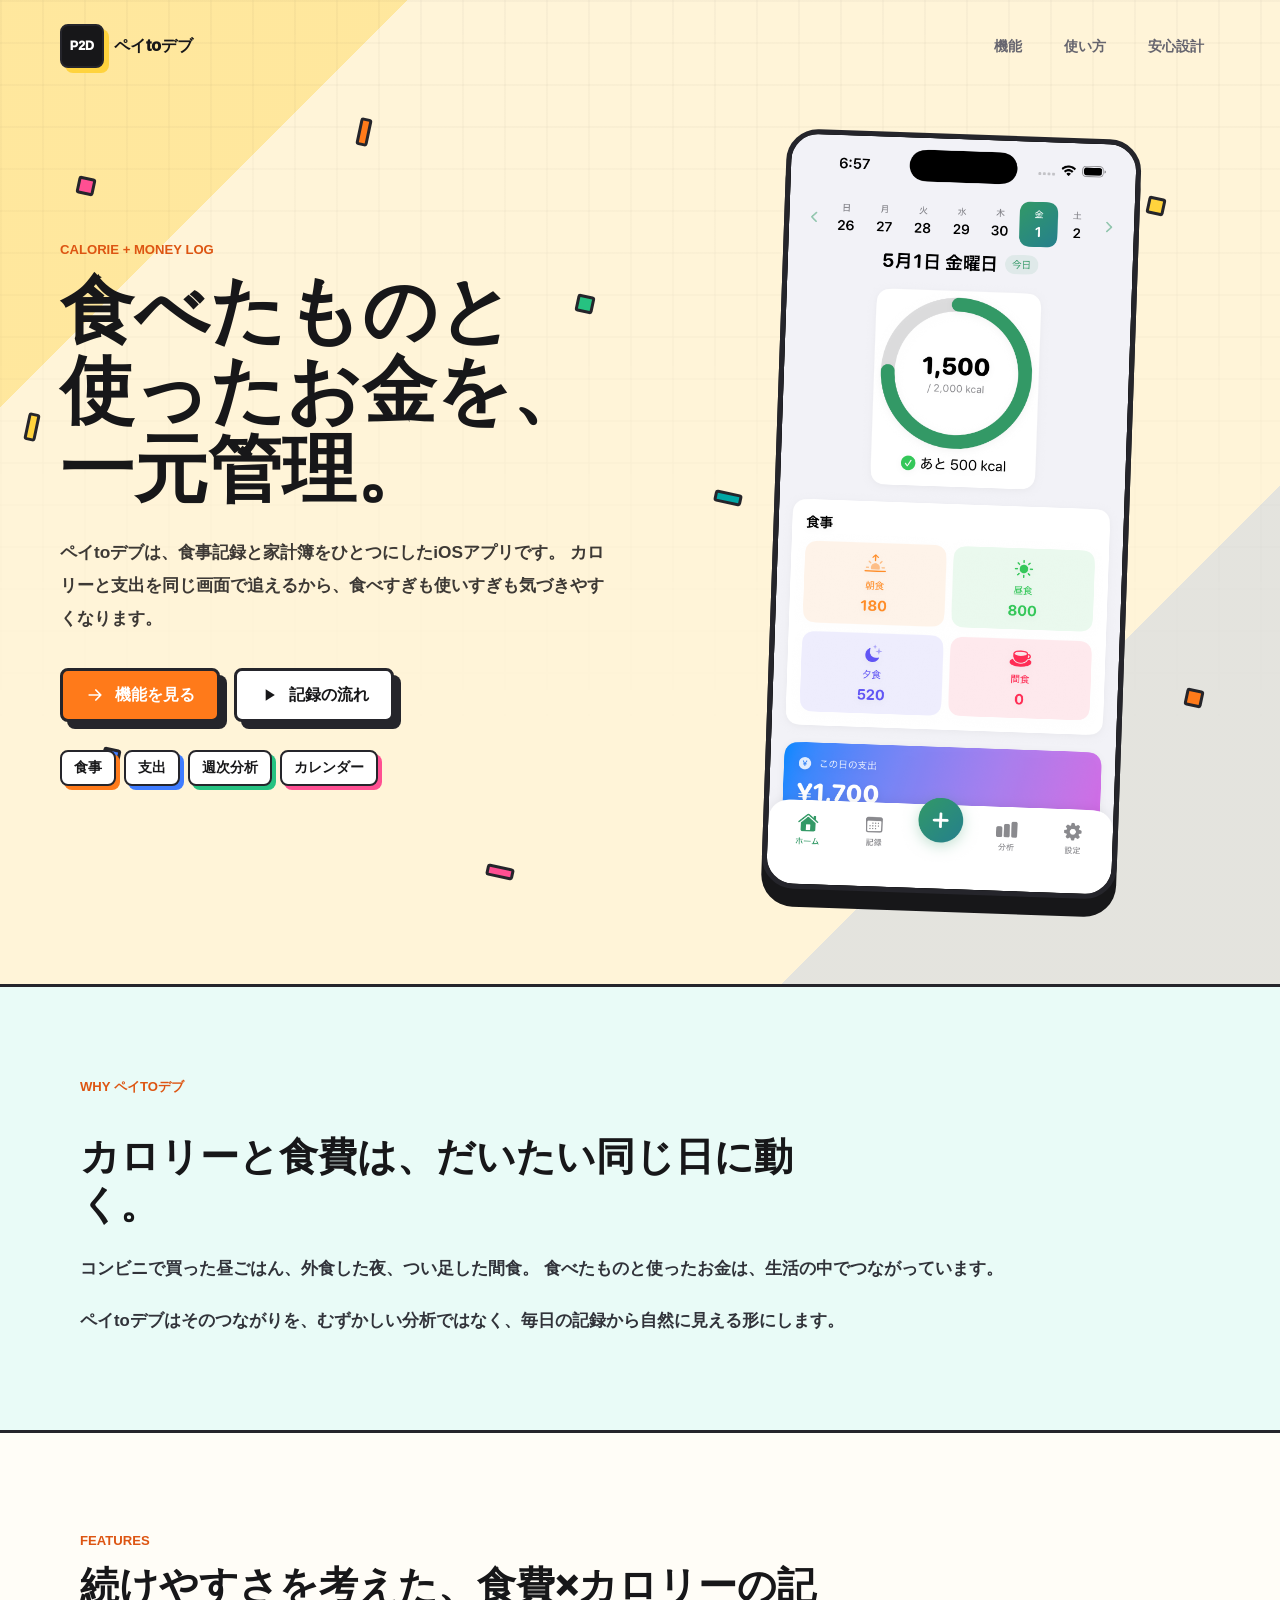
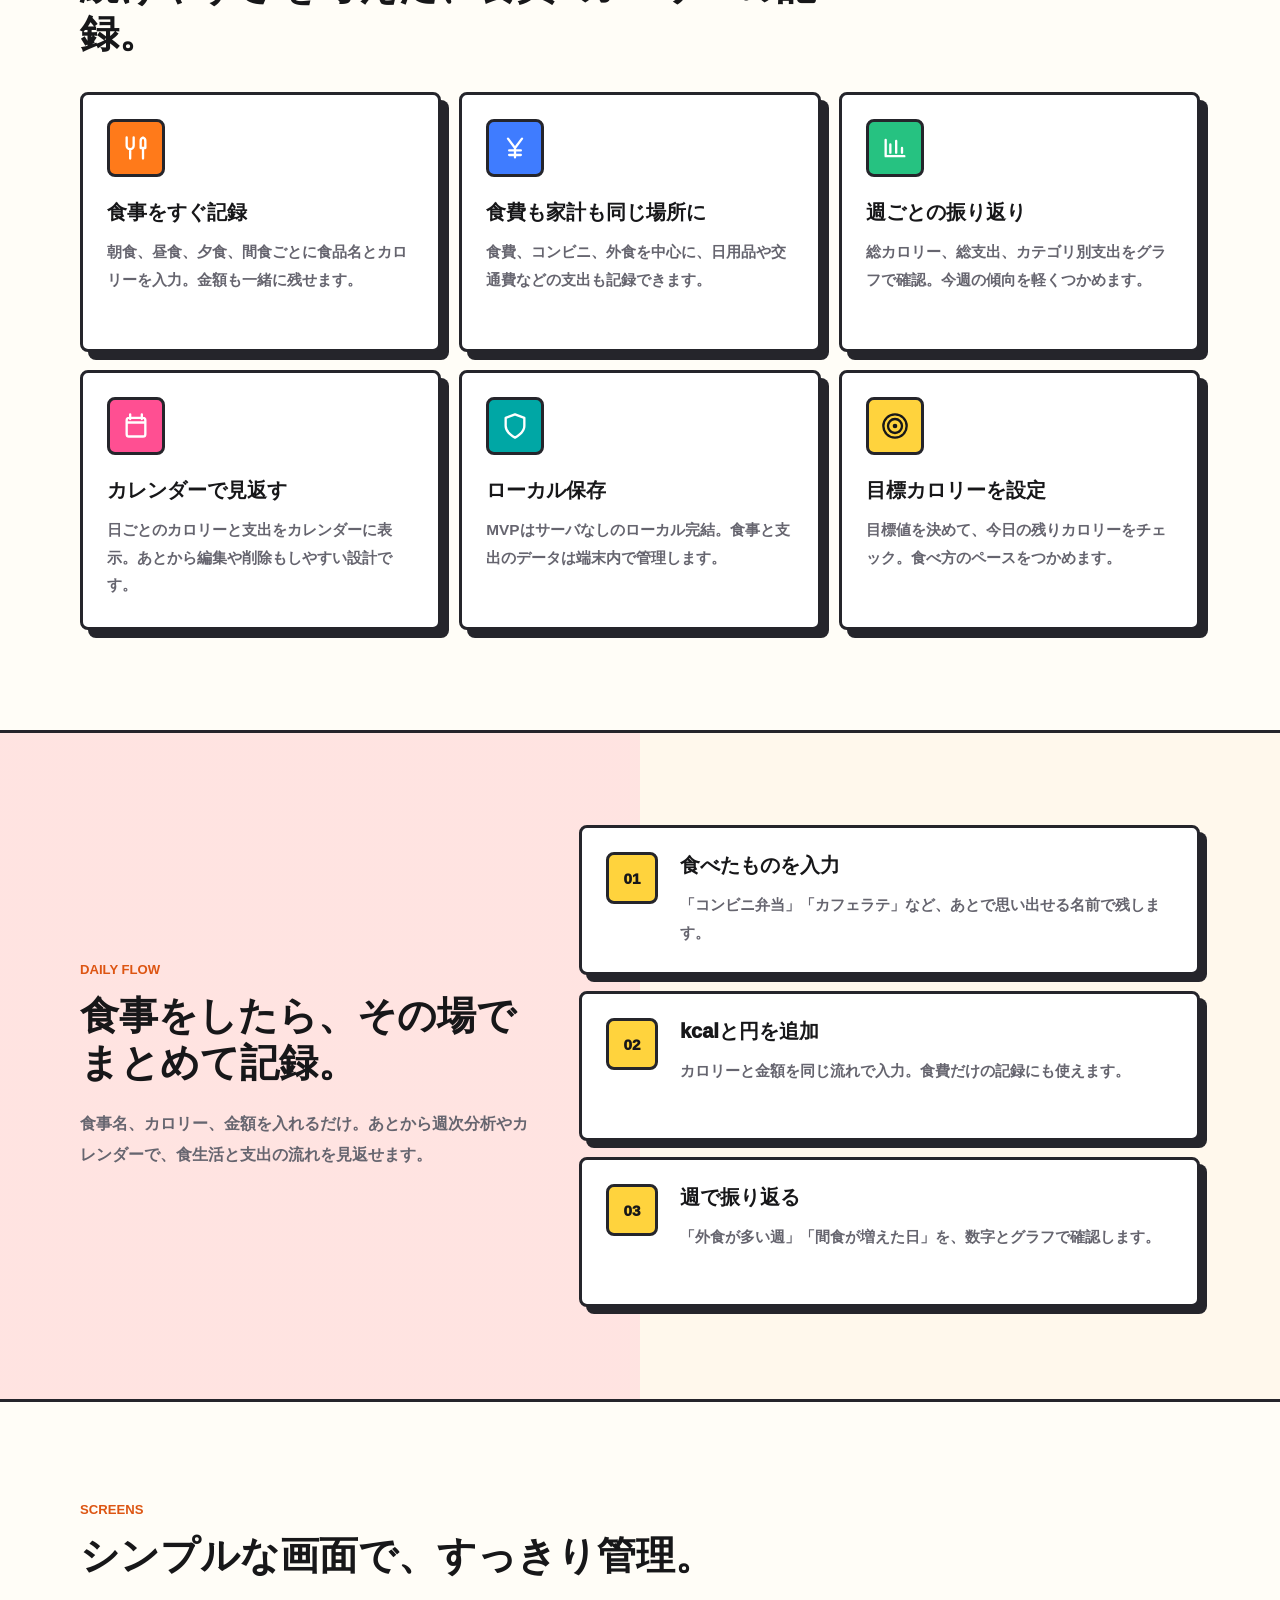
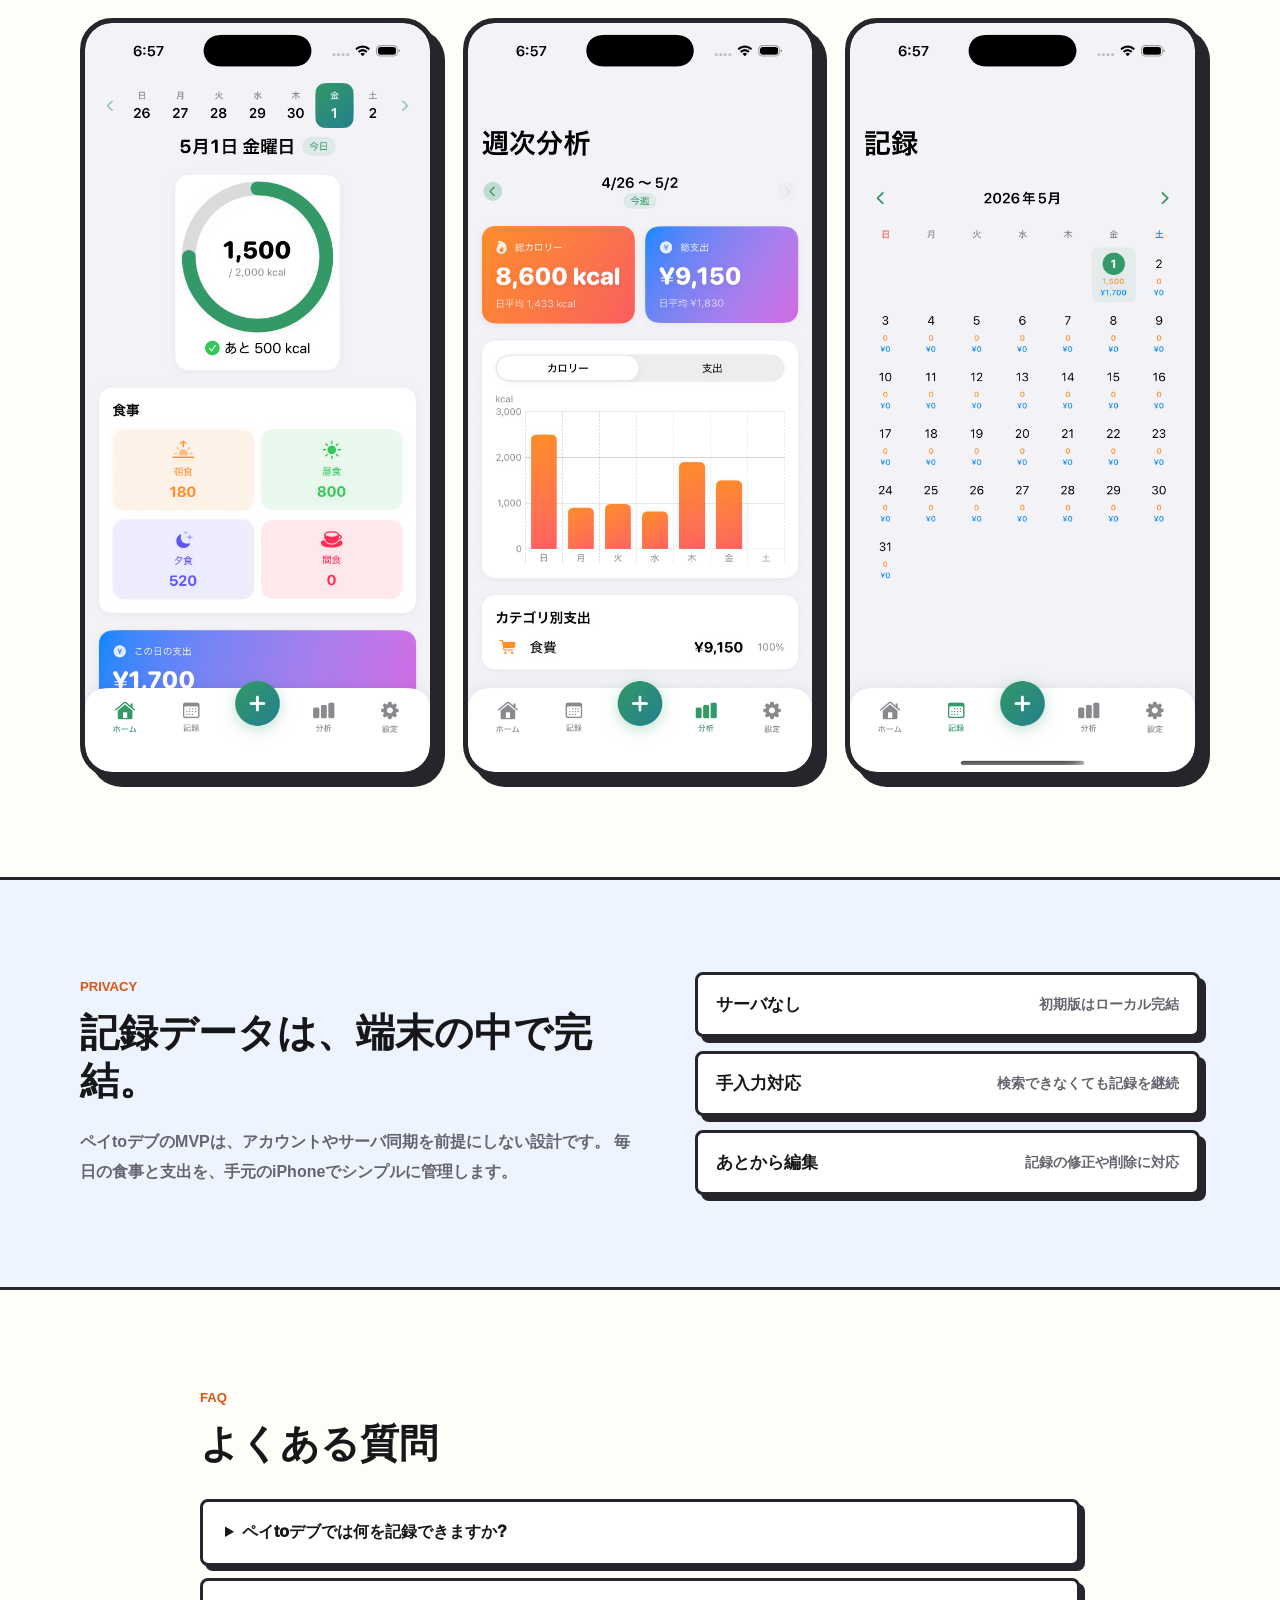
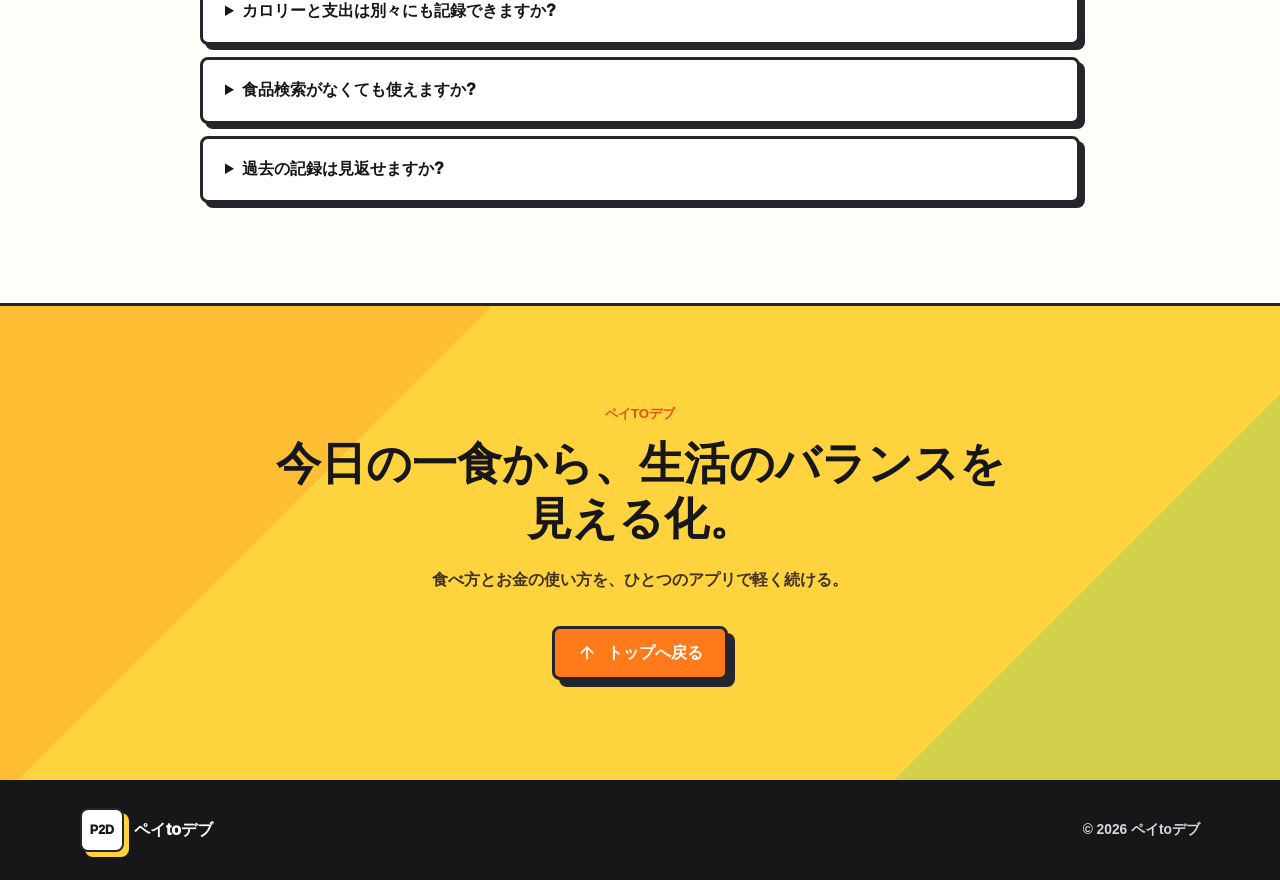
==== index.html @ 2495f473 "init" ====
<!DOCTYPE html>
<html lang="ja">
<head>
  <meta charset="utf-8">
  <meta name="viewport" content="width=device-width, initial-scale=1">
  <title>ペイtoデブ - 食事と支出をいっしょに記録するiOSアプリ</title>
  <meta name="description" content="ペイtoデブは、摂取カロリーと支出を同じ流れで記録し、食べ方とお金の使い方をまとめて振り返れるiOSアプリです。">
  <meta name="keywords" content="ペイtoデブ,カロリー記録,家計簿,食費管理,食事記録,iOSアプリ,生活ログ">
  <link rel="canonical" href="https://g-horikoshi-216.github.io/pay2debu-pages/">

  <meta property="og:title" content="ペイtoデブ - 食事と支出をいっしょに記録するiOSアプリ">
  <meta property="og:description" content="食べたもの、カロリー、使ったお金をひとつのアプリで記録。生活のバランスをポップに見える化します。">
  <meta property="og:type" content="website">
  <meta property="og:url" content="https://g-horikoshi-216.github.io/pay2debu-pages/">
  <meta property="og:locale" content="ja_JP">
  <meta property="og:site_name" content="ペイtoデブ">

  <meta name="twitter:card" content="summary_large_image">
  <meta name="twitter:title" content="ペイtoデブ - 食事と支出をいっしょに記録するiOSアプリ">
  <meta name="twitter:description" content="食事記録と家計簿をひとつに。カロリーと支出をまとめて振り返れるiOSアプリです。">

  <link rel="stylesheet" href="style.css">
  <noscript>
    <style>
      .anim-up { opacity: 1; transform: none; }
    </style>
  </noscript>

  <script type="application/ld+json">
  {
    "@context": "https://schema.org",
    "@type": "SoftwareApplication",
    "name": "ペイtoデブ",
    "operatingSystem": "iOS",
    "applicationCategory": "HealthApplication",
    "description": "摂取カロリーと支出を同じ流れで記録し、食事とお金の使い方をまとめて振り返れるiOSアプリ"
  }
  </script>
</head>
<body>
  <header class="hero" id="top">
    <nav class="nav" aria-label="メインナビゲーション">
      <a class="nav__logo" href="#top" aria-label="ペイtoデブ トップ">
        <span class="logo-mark" aria-hidden="true">P2D</span>
        <span>ペイtoデブ</span>
      </a>
      <div class="nav__links">
        <a href="#features">機能</a>
        <a href="#flow">使い方</a>
        <a href="#privacy">安心設計</a>
      </div>
    </nav>

    <div class="hero__confetti" aria-hidden="true">
      <span></span><span></span><span></span><span></span><span></span>
      <span></span><span></span><span></span><span></span><span></span>
    </div>

    <div class="hero__inner">
      <div class="hero__copy">
        <p class="eyebrow anim-up">Calorie + Money Log</p>
        <h1 class="hero__title anim-up anim-delay-1">
          食べたものと<br>
          使ったお金を、<br>
          一元管理。
        </h1>
        <p class="hero__lead anim-up anim-delay-2">
          ペイtoデブは、食事記録と家計簿をひとつにしたiOSアプリです。
          カロリーと支出を同じ画面で追えるから、食べすぎも使いすぎも気づきやすくなります。
        </p>
        <div class="hero__actions anim-up anim-delay-3">
          <a class="btn btn--primary" href="#features">
            <span class="btn__icon" aria-hidden="true">
              <svg viewBox="0 0 24 24" width="20" height="20" focusable="false">
                <path d="M5 12h14m-6-6 6 6-6 6" fill="none" stroke="currentColor" stroke-width="2" stroke-linecap="round" stroke-linejoin="round"/>
              </svg>
            </span>
            機能を見る
          </a>
          <a class="btn btn--secondary" href="#flow">
            <span class="btn__icon" aria-hidden="true">
              <svg viewBox="0 0 24 24" width="20" height="20" focusable="false">
                <path d="M8 5v14l11-7Z" fill="currentColor"/>
              </svg>
            </span>
            記録の流れ
          </a>
        </div>
        <div class="hero__stats anim-up anim-delay-3" aria-label="主な特徴">
          <span>食事</span>
          <span>支出</span>
          <span>週次分析</span>
          <span>カレンダー</span>
        </div>
      </div>

      <div class="hero__visual anim-up anim-delay-2" aria-label="ペイtoデブのダッシュボードイメージ">
        <div class="phone phone--hero phone--photo">
          <img class="phone__photo" src="screenshots/Simulator%20Screenshot%20-%20iPhone%2017%20-%202026-05-01%20at%2006.57.24.png" alt="ペイtoデブのホーム画面。今日の摂取カロリーと支出を表示">
        </div>
      </div>
    </div>
  </header>

  <main>
    <section class="insight section-band">
      <div class="section-inner insight__inner">
        <p class="eyebrow anim-up">Why ペイtoデブ</p>
        <h2 class="section-title anim-up">カロリーと食費は、だいたい同じ日に動く。</h2>
        <div class="insight__text anim-up anim-delay-1">
          <p>
            コンビニで買った昼ごはん、外食した夜、つい足した間食。
            食べたものと使ったお金は、生活の中でつながっています。
          </p>
          <p>
            ペイtoデブはそのつながりを、むずかしい分析ではなく、毎日の記録から自然に見える形にします。
          </p>
        </div>
      </div>
    </section>

    <section class="features" id="features">
      <div class="section-inner">
        <p class="eyebrow anim-up">Features</p>
        <h2 class="section-title anim-up">続けやすさを考えた、食費×カロリーの記録。</h2>

        <div class="feature-grid">
          <article class="feature-card anim-up">
            <div class="feature-card__icon feature-card__icon--orange" aria-hidden="true">
              <svg viewBox="0 0 24 24" width="28" height="28" focusable="false">
                <path d="M4 3v7a3 3 0 0 0 6 0V3M7 13v8M18 3a3 3 0 0 0-2 3v6h4V6a3 3 0 0 0-2-3ZM18 12v9" fill="none" stroke="currentColor" stroke-width="2" stroke-linecap="round" stroke-linejoin="round"/>
              </svg>
            </div>
            <h3>食事をすぐ記録</h3>
            <p>朝食、昼食、夕食、間食ごとに食品名とカロリーを入力。金額も一緒に残せます。</p>
          </article>

          <article class="feature-card anim-up anim-delay-1">
            <div class="feature-card__icon feature-card__icon--blue" aria-hidden="true">
              <svg viewBox="0 0 24 24" width="28" height="28" focusable="false">
                <path d="M6 4l6 8 6-8M12 12v8M7 14h10M7 18h10" fill="none" stroke="currentColor" stroke-width="2" stroke-linecap="round" stroke-linejoin="round"/>
              </svg>
            </div>
            <h3>食費も家計も同じ場所に</h3>
            <p>食費、コンビニ、外食を中心に、日用品や交通費などの支出も記録できます。</p>
          </article>

          <article class="feature-card anim-up anim-delay-2">
            <div class="feature-card__icon feature-card__icon--green" aria-hidden="true">
              <svg viewBox="0 0 24 24" width="28" height="28" focusable="false">
                <path d="M4 19V5m0 14h16M8 16V9m5 7V6m5 10v-4" fill="none" stroke="currentColor" stroke-width="2" stroke-linecap="round"/>
              </svg>
            </div>
            <h3>週ごとの振り返り</h3>
            <p>総カロリー、総支出、カテゴリ別支出をグラフで確認。今週の傾向を軽くつかめます。</p>
          </article>

          <article class="feature-card anim-up">
            <div class="feature-card__icon feature-card__icon--pink" aria-hidden="true">
              <svg viewBox="0 0 24 24" width="28" height="28" focusable="false">
                <path d="M7 2v4M17 2v4M4 9h16M6 5h12a2 2 0 0 1 2 2v12a2 2 0 0 1-2 2H6a2 2 0 0 1-2-2V7a2 2 0 0 1 2-2Z" fill="none" stroke="currentColor" stroke-width="2" stroke-linecap="round"/>
              </svg>
            </div>
            <h3>カレンダーで見返す</h3>
            <p>日ごとのカロリーと支出をカレンダーに表示。あとから編集や削除もしやすい設計です。</p>
          </article>

          <article class="feature-card anim-up anim-delay-1">
            <div class="feature-card__icon feature-card__icon--teal" aria-hidden="true">
              <svg viewBox="0 0 24 24" width="28" height="28" focusable="false">
                <path d="M12 22s8-4 8-10V5l-8-3-8 3v7c0 6 8 10 8 10Z" fill="none" stroke="currentColor" stroke-width="2" stroke-linejoin="round"/>
              </svg>
            </div>
            <h3>ローカル保存</h3>
            <p>MVPはサーバなしのローカル完結。食事と支出のデータは端末内で管理します。</p>
          </article>

          <article class="feature-card anim-up anim-delay-2">
            <div class="feature-card__icon feature-card__icon--yellow" aria-hidden="true">
              <svg viewBox="0 0 24 24" width="28" height="28" focusable="false">
                <circle cx="12" cy="12" r="10" fill="none" stroke="currentColor" stroke-width="2"/>
                <circle cx="12" cy="12" r="6" fill="none" stroke="currentColor" stroke-width="2"/>
                <circle cx="12" cy="12" r="2" fill="currentColor"/>
              </svg>
            </div>
            <h3>目標カロリーを設定</h3>
            <p>目標値を決めて、今日の残りカロリーをチェック。食べ方のペースをつかめます。</p>
          </article>
        </div>
      </div>
    </section>

    <section class="flow section-band" id="flow">
      <div class="section-inner flow__inner">
        <div class="flow__copy">
          <p class="eyebrow anim-up">Daily Flow</p>
          <h2 class="section-title anim-up">食事をしたら、その場でまとめて記録。</h2>
          <p class="section-lead anim-up anim-delay-1">
            食事名、カロリー、金額を入れるだけ。あとから週次分析やカレンダーで、食生活と支出の流れを見返せます。
          </p>
        </div>

        <div class="flow__steps">
          <article class="step-card anim-up">
            <span class="step-card__number">01</span>
            <h3>食べたものを入力</h3>
            <p>「コンビニ弁当」「カフェラテ」など、あとで思い出せる名前で残します。</p>
          </article>
          <article class="step-card anim-up anim-delay-1">
            <span class="step-card__number">02</span>
            <h3>kcalと円を追加</h3>
            <p>カロリーと金額を同じ流れで入力。食費だけの記録にも使えます。</p>
          </article>
          <article class="step-card anim-up anim-delay-2">
            <span class="step-card__number">03</span>
            <h3>週で振り返る</h3>
            <p>「外食が多い週」「間食が増えた日」を、数字とグラフで確認します。</p>
          </article>
        </div>
      </div>
    </section>

    <section class="showcase">
      <div class="section-inner">
        <p class="eyebrow anim-up">Screens</p>
        <h2 class="section-title anim-up">シンプルな画面で、すっきり管理。</h2>

        <div class="screen-row">
          <div class="phone phone--small phone--photo anim-up" aria-label="ホーム画面">
            <img class="phone__photo" src="screenshots/Simulator%20Screenshot%20-%20iPhone%2017%20-%202026-05-01%20at%2006.57.24.png" alt="ホーム画面。今日のカロリーと支出をひと目で確認">
          </div>

          <div class="phone phone--small phone--photo anim-up anim-delay-1" aria-label="週次分析画面">
            <img class="phone__photo" src="screenshots/Simulator%20Screenshot%20-%20iPhone%2017%20-%202026-05-01%20at%2006.57.39.png" alt="週次分析画面。総カロリー・総支出と曜日別グラフを表示">
          </div>

          <div class="phone phone--small phone--photo anim-up anim-delay-2" aria-label="記録カレンダー画面">
            <img class="phone__photo" src="screenshots/Simulator%20Screenshot%20-%20iPhone%2017%20-%202026-05-01%20at%2006.57.35.png" alt="記録カレンダー画面。日ごとのカロリーと支出を一覧表示">
          </div>
        </div>
      </div>
    </section>

    <section class="privacy section-band" id="privacy">
      <div class="section-inner privacy__inner">
        <div>
          <p class="eyebrow anim-up">Privacy</p>
          <h2 class="section-title anim-up">記録データは、端末の中で完結。</h2>
          <p class="section-lead anim-up anim-delay-1">
            ペイtoデブのMVPは、アカウントやサーバ同期を前提にしない設計です。
            毎日の食事と支出を、手元のiPhoneでシンプルに管理します。
          </p>
        </div>

        <div class="privacy-list anim-up anim-delay-2">
          <div class="privacy-item">
            <strong>サーバなし</strong>
            <span>初期版はローカル完結</span>
          </div>
          <div class="privacy-item">
            <strong>手入力対応</strong>
            <span>検索できなくても記録を継続</span>
          </div>
          <div class="privacy-item">
            <strong>あとから編集</strong>
            <span>記録の修正や削除に対応</span>
          </div>
        </div>
      </div>
    </section>

    <section class="faq" id="faq">
      <div class="section-inner faq__inner">
        <p class="eyebrow anim-up">FAQ</p>
        <h2 class="section-title anim-up">よくある質問</h2>
        <div class="faq-list anim-up anim-delay-1">
          <details>
            <summary>ペイtoデブでは何を記録できますか?</summary>
            <p>食事ごとの食品名、摂取カロリー、数量、任意の金額に加えて、食費や交通費などの支出を記録できます。</p>
          </details>
          <details>
            <summary>カロリーと支出は別々にも記録できますか?</summary>
            <p>はい。食事入力では金額を任意にでき、支出入力では食費以外のカテゴリも選べます。</p>
          </details>
          <details>
            <summary>食品検索がなくても使えますか?</summary>
            <p>使えます。MVPでは手入力でも記録を続けられることを重視しています。</p>
          </details>
          <details>
            <summary>過去の記録は見返せますか?</summary>
            <p>カレンダー形式で日ごとのカロリーと支出を確認できます。日別詳細から編集や削除もできます。</p>
          </details>
        </div>
      </div>
    </section>

    <section class="cta">
      <div class="section-inner cta__inner">
        <p class="eyebrow anim-up">ペイtoデブ</p>
        <h2 class="cta__title anim-up anim-delay-1">今日の一食から、生活のバランスを見える化。</h2>
        <p class="cta__lead anim-up anim-delay-2">食べ方とお金の使い方を、ひとつのアプリで軽く続ける。</p>
        <a class="btn btn--primary anim-up anim-delay-3" href="#top">
          <span class="btn__icon" aria-hidden="true">
            <svg viewBox="0 0 24 24" width="20" height="20" focusable="false">
              <path d="M12 19V5m-7 7 7-7 7 7" fill="none" stroke="currentColor" stroke-width="2" stroke-linecap="round" stroke-linejoin="round"/>
            </svg>
          </span>
          トップへ戻る
        </a>
      </div>
    </section>
  </main>

  <footer class="footer">
    <div class="section-inner footer__inner">
      <a class="nav__logo" href="#top" aria-label="ペイtoデブ トップ">
        <span class="logo-mark" aria-hidden="true">P2D</span>
        <span>ペイtoデブ</span>
      </a>
      <p>&copy; 2026 ペイtoデブ</p>
    </div>
  </footer>

  <script>
    (function () {
      var targets = document.querySelectorAll('.anim-up');
      if (!('IntersectionObserver' in window)) {
        targets.forEach(function (target) {
          target.classList.add('is-visible');
        });
        return;
      }

      var observer = new IntersectionObserver(function (entries) {
        entries.forEach(function (entry) {
          if (entry.isIntersecting) {
            entry.target.classList.add('is-visible');
            observer.unobserve(entry.target);
          }
        });
      }, { threshold: 0.12 });

      targets.forEach(function (target) {
        observer.observe(target);
      });
    })();
  </script>
</body>
</html>
---- style.css ----
:root {
  --ink: #171719;
  --muted: #66656f;
  --line: #25252b;
  --paper: #fffdf7;
  --cream: #fff4d8;
  --orange: #ff7a1a;
  --orange-dark: #dd5512;
  --yellow: #ffd33d;
  --green: #26c281;
  --teal: #00a7a5;
  --blue: #3f7cff;
  --pink: #ff4f92;
  --red: #ef3f3f;
  --shadow: 0 18px 0 #171719;
}

* {
  box-sizing: border-box;
}

html {
  scroll-behavior: smooth;
}

body {
  margin: 0;
  color: var(--ink);
  background: var(--paper);
  font-family: -apple-system, BlinkMacSystemFont, "Hiragino Sans", "Yu Gothic", "YuGothic", "Noto Sans JP", sans-serif;
  letter-spacing: 0;
}

body::selection {
  color: var(--ink);
  background: var(--yellow);
}

a {
  color: inherit;
  text-decoration: none;
}

svg {
  display: block;
}

.section-inner {
  width: min(1120px, calc(100% - 40px));
  margin: 0 auto;
}

.section-band {
  border-top: 3px solid var(--line);
  border-bottom: 3px solid var(--line);
}

.eyebrow {
  margin: 0 0 14px;
  color: var(--orange-dark);
  font-size: 0.82rem;
  font-weight: 900;
  line-height: 1.2;
  text-transform: uppercase;
}

.section-title {
  max-width: 760px;
  margin: 0;
  font-size: 2.45rem;
  font-weight: 950;
  line-height: 1.22;
}

.section-lead {
  margin: 22px 0 0;
  color: var(--muted);
  font-size: 1rem;
  font-weight: 700;
  line-height: 1.9;
}

.nav {
  position: relative;
  z-index: 5;
  display: flex;
  align-items: center;
  justify-content: space-between;
  width: min(1160px, calc(100% - 40px));
  margin: 0 auto;
  padding: 24px 0;
}

.nav__logo {
  display: inline-flex;
  align-items: center;
  gap: 10px;
  font-weight: 950;
}

.logo-mark {
  display: grid;
  width: 44px;
  height: 44px;
  place-items: center;
  color: #fff;
  background: var(--ink);
  border: 2px solid var(--line);
  border-radius: 8px;
  box-shadow: 5px 5px 0 var(--yellow);
  font-size: 0.78rem;
  font-weight: 950;
}

.nav__links {
  display: flex;
  align-items: center;
  gap: 10px;
}

.nav__links a {
  padding: 10px 14px;
  border: 2px solid transparent;
  border-radius: 8px;
  color: var(--muted);
  font-size: 0.9rem;
  font-weight: 850;
}

.nav__links a:hover,
.nav__links a:focus-visible {
  color: var(--ink);
  border-color: var(--line);
  background: #fff;
  outline: none;
}

.hero {
  position: relative;
  min-height: 100svh;
  overflow: hidden;
  background:
    linear-gradient(135deg, rgba(255, 211, 61, 0.38) 0 18%, transparent 18% 100%),
    linear-gradient(315deg, rgba(63, 124, 255, 0.14) 0 22%, transparent 22% 100%),
    var(--cream);
}

.hero::before {
  position: absolute;
  inset: 0;
  content: "";
  background-image:
    linear-gradient(rgba(23, 23, 25, 0.07) 2px, transparent 2px),
    linear-gradient(90deg, rgba(23, 23, 25, 0.07) 2px, transparent 2px);
  background-size: 42px 42px;
  mask-image: linear-gradient(180deg, rgba(0, 0, 0, 0.38), transparent 76%);
  pointer-events: none;
}

.hero__inner {
  position: relative;
  z-index: 2;
  display: grid;
  grid-template-columns: 1.02fr 0.98fr;
  gap: 64px;
  align-items: center;
  width: min(1160px, calc(100% - 40px));
  min-height: calc(100svh - 96px);
  margin: 0 auto;
  padding: 42px 0 90px;
}

.hero__title {
  max-width: 640px;
  margin: 0;
  font-size: 4.6rem;
  font-weight: 1000;
  line-height: 1.08;
}

.hero__lead {
  max-width: 620px;
  margin: 26px 0 0;
  color: #3d3935;
  font-size: 1.08rem;
  font-weight: 700;
  line-height: 1.9;
}

.hero__actions {
  display: flex;
  flex-wrap: wrap;
  gap: 14px;
  margin-top: 34px;
}

.btn {
  display: inline-flex;
  align-items: center;
  justify-content: center;
  gap: 10px;
  min-height: 54px;
  padding: 0 22px;
  border: 3px solid var(--line);
  border-radius: 8px;
  box-shadow: 7px 7px 0 var(--line);
  font-weight: 950;
  transition: transform 160ms ease, box-shadow 160ms ease, background 160ms ease;
}

.btn:hover,
.btn:focus-visible {
  transform: translate(3px, 3px);
  box-shadow: 4px 4px 0 var(--line);
  outline: none;
}

.btn--primary {
  color: #fff;
  background: var(--orange);
}

.btn--secondary {
  background: #fff;
}

.btn__icon {
  display: inline-grid;
  place-items: center;
}

.hero__stats {
  display: flex;
  flex-wrap: wrap;
  gap: 8px;
  margin-top: 28px;
}

.hero__stats span {
  display: inline-flex;
  align-items: center;
  min-height: 36px;
  padding: 0 12px;
  border: 2px solid var(--line);
  border-radius: 8px;
  background: #fff;
  font-size: 0.86rem;
  font-weight: 900;
}

.hero__stats span:nth-child(1) {
  box-shadow: 4px 4px 0 var(--orange);
}

.hero__stats span:nth-child(2) {
  box-shadow: 4px 4px 0 var(--blue);
}

.hero__stats span:nth-child(3) {
  box-shadow: 4px 4px 0 var(--green);
}

.hero__stats span:nth-child(4) {
  box-shadow: 4px 4px 0 var(--pink);
}

.hero__visual {
  display: grid;
  place-items: center;
}

.phone {
  position: relative;
  width: min(100%, 355px);
  padding: 18px;
  border: 5px solid var(--line);
  border-radius: 32px;
  background: #f7f7f9;
  box-shadow: var(--shadow);
}

.phone--hero {
  transform: rotate(2deg);
}

.phone::before {
  position: absolute;
  top: 8px;
  left: 50%;
  width: 90px;
  height: 20px;
  content: "";
  background: var(--line);
  border-radius: 0 0 16px 16px;
  transform: translateX(-50%);
}

.phone--photo {
  padding: 0;
  overflow: hidden;
  background: #000;
}

.phone--photo::before {
  display: none;
}

.phone__photo {
  display: block;
  width: 100%;
  height: auto;
  border-radius: 26px;
}

.phone__top {
  display: flex;
  align-items: center;
  justify-content: space-between;
  margin: 16px 0 16px;
  font-size: 0.85rem;
}

.phone__top span {
  width: 30px;
  height: 10px;
}

.dashboard-card,
.input-line,
.summary-pair > div,
.daily-mini,
.privacy-item,
.feature-card,
.step-card,
details {
  border: 3px solid var(--line);
  border-radius: 8px;
  background: #fff;
}

.dashboard-card {
  padding: 16px;
}

.dashboard-card--balance {
  display: grid;
  grid-template-columns: 1fr 118px;
  gap: 14px;
  align-items: center;
  background: #fff;
}

.mini-label {
  display: block;
  margin-bottom: 6px;
  color: var(--muted);
  font-size: 0.75rem;
  font-weight: 850;
}

.dashboard-card strong,
.input-line strong,
.summary-pair strong,
.daily-mini strong {
  font-size: 1.45rem;
  font-weight: 1000;
}

.ring {
  display: grid;
  width: 108px;
  height: 108px;
  place-items: center;
  border-radius: 50%;
  background:
    radial-gradient(circle at center, #fff 0 52%, transparent 53%),
    conic-gradient(var(--orange) 0 78%, #ffe3c8 78% 100%);
  color: var(--ink);
  font-size: 0.82rem;
  font-weight: 950;
  text-align: center;
}

.quick-row {
  display: grid;
  grid-template-columns: 1fr 1fr;
  gap: 10px;
  margin: 14px 0;
}

.quick-chip {
  display: flex;
  align-items: center;
  justify-content: center;
  gap: 8px;
  min-height: 52px;
  border: 3px solid var(--line);
  border-radius: 8px;
  color: #fff;
  font-weight: 950;
}

.quick-chip--food {
  background: var(--orange);
}

.quick-chip--money {
  background: var(--blue);
}

.meal-grid {
  display: grid;
  grid-template-columns: 1fr 1fr;
  gap: 10px;
}

.meal-grid div {
  min-height: 74px;
  padding: 12px;
  border: 3px solid var(--line);
  border-radius: 8px;
  background: #fff;
}

.meal-grid div:nth-child(1) {
  box-shadow: inset 0 7px 0 var(--yellow);
}

.meal-grid div:nth-child(2) {
  box-shadow: inset 0 7px 0 var(--green);
}

.meal-grid div:nth-child(3) {
  box-shadow: inset 0 7px 0 var(--blue);
}

.meal-grid div:nth-child(4) {
  box-shadow: inset 0 7px 0 var(--pink);
}

.meal-grid span,
.input-line span,
.summary-pair span,
.category-list span,
.daily-mini span {
  display: block;
  color: var(--muted);
  font-size: 0.78rem;
  font-weight: 850;
}

.meal-grid strong {
  display: block;
  margin-top: 8px;
  font-size: 1.12rem;
  font-weight: 1000;
}

.dashboard-card--expense {
  margin-top: 14px;
  background: #f0fff9;
}

.bar-set {
  display: flex;
  align-items: end;
  gap: 8px;
  height: 80px;
  margin-top: 12px;
}

.bar-set span,
.mock-chart span {
  flex: 1;
  min-height: 14px;
  border: 3px solid var(--line);
  border-radius: 8px 8px 0 0;
  background: var(--green);
}

.bar-set span:nth-child(even),
.mock-chart span:nth-child(even) {
  background: var(--blue);
}

.hero__confetti span {
  position: absolute;
  z-index: 1;
  display: block;
  width: 18px;
  height: 18px;
  border: 3px solid var(--line);
  border-radius: 3px;
  background: var(--yellow);
  transform: rotate(12deg);
}

.hero__confetti span:nth-child(1) { top: 18%; left: 6%; background: var(--pink); }
.hero__confetti span:nth-child(2) { top: 30%; left: 45%; background: var(--green); }
.hero__confetti span:nth-child(3) { top: 76%; left: 8%; background: var(--blue); }
.hero__confetti span:nth-child(4) { top: 20%; right: 9%; background: var(--yellow); }
.hero__confetti span:nth-child(5) { top: 70%; right: 6%; background: var(--orange); }
.hero__confetti span:nth-child(6) { top: 50%; right: 42%; width: 28px; height: 12px; background: var(--teal); }
.hero__confetti span:nth-child(7) { top: 88%; left: 38%; width: 28px; height: 12px; background: var(--pink); }
.hero__confetti span:nth-child(8) { top: 12%; left: 28%; width: 12px; height: 28px; background: var(--orange); }
.hero__confetti span:nth-child(9) { top: 42%; left: 2%; width: 12px; height: 28px; background: var(--yellow); }
.hero__confetti span:nth-child(10) { top: 84%; right: 25%; width: 28px; height: 12px; background: var(--green); }

.insight {
  background: #e9fbf7;
}

.insight__inner {
  display: grid;
  gap: 24px;
  padding: 92px 0;
}

.insight__text {
  display: grid;
  gap: 18px;
  color: #31333a;
  font-size: 1.05rem;
  font-weight: 700;
  line-height: 2;
}

.insight__text p {
  margin: 0;
}

.features,
.showcase,
.faq {
  padding: 100px 0;
}

.feature-grid {
  display: grid;
  grid-template-columns: repeat(3, minmax(0, 1fr));
  gap: 18px;
  margin-top: 34px;
}

.feature-card {
  min-height: 260px;
  padding: 24px;
  box-shadow: 8px 8px 0 var(--line);
}

.feature-card__icon {
  display: grid;
  width: 58px;
  height: 58px;
  place-items: center;
  margin-bottom: 22px;
  border: 3px solid var(--line);
  border-radius: 8px;
  color: #fff;
}

.feature-card__icon--orange { background: var(--orange); }
.feature-card__icon--blue { background: var(--blue); }
.feature-card__icon--green { background: var(--green); }
.feature-card__icon--pink { background: var(--pink); }
.feature-card__icon--teal { background: var(--teal); }
.feature-card__icon--yellow { color: var(--ink); background: var(--yellow); }

.feature-card h3,
.step-card h3 {
  margin: 0;
  font-size: 1.25rem;
  font-weight: 950;
}

.feature-card p,
.step-card p,
.faq-list p {
  margin: 12px 0 0;
  color: var(--muted);
  font-size: 0.96rem;
  font-weight: 700;
  line-height: 1.8;
}

.flow {
  background:
    linear-gradient(90deg, rgba(255, 79, 146, 0.12) 0 50%, transparent 50% 100%),
    #fff8ec;
}

.flow__inner {
  display: grid;
  grid-template-columns: 0.85fr 1.15fr;
  gap: 40px;
  align-items: center;
  padding: 92px 0;
}

.flow__steps {
  display: grid;
  gap: 16px;
}

.step-card {
  position: relative;
  min-height: 150px;
  padding: 24px 24px 24px 98px;
  box-shadow: 7px 7px 0 var(--line);
}

.step-card__number {
  position: absolute;
  top: 24px;
  left: 24px;
  display: grid;
  width: 52px;
  height: 52px;
  place-items: center;
  border: 3px solid var(--line);
  border-radius: 8px;
  background: var(--yellow);
  font-size: 0.95rem;
  font-weight: 1000;
}

.screen-row {
  display: grid;
  grid-template-columns: repeat(3, minmax(0, 1fr));
  gap: 28px;
  align-items: start;
  margin-top: 38px;
}

.phone--small {
  width: 100%;
  min-height: 560px;
  box-shadow: 10px 10px 0 var(--line);
}

.segmented {
  display: grid;
  grid-template-columns: repeat(4, 1fr);
  gap: 5px;
  padding: 5px;
  border: 3px solid var(--line);
  border-radius: 8px;
  background: #fff;
}

.segmented span {
  display: grid;
  min-height: 36px;
  place-items: center;
  border-radius: 6px;
  color: var(--muted);
  font-size: 0.76rem;
  font-weight: 950;
}

.segmented .is-active {
  color: #fff;
  background: var(--green);
}

.input-line {
  margin-top: 12px;
  padding: 14px;
}

.input-line--blue {
  background: #eef4ff;
}

.input-pair,
.summary-pair {
  display: grid;
  grid-template-columns: 1fr 1fr;
  gap: 10px;
  margin-top: 12px;
}

.input-pair div {
  padding: 14px;
  border: 3px solid var(--line);
  border-radius: 8px;
  background: #fff8e6;
}

.input-pair span {
  display: block;
  color: var(--muted);
  font-size: 0.75rem;
  font-weight: 850;
}

.input-pair strong {
  display: block;
  margin-top: 8px;
  font-size: 1.25rem;
  font-weight: 1000;
}

.mock-button {
  display: grid;
  min-height: 50px;
  place-items: center;
  margin-top: 12px;
  border: 3px solid var(--line);
  border-radius: 8px;
  color: #fff;
  background: var(--orange);
  box-shadow: 5px 5px 0 var(--line);
  font-weight: 950;
}

.summary-pair > div {
  padding: 12px;
}

.summary-pair > div:first-child {
  background: #fff5e7;
}

.summary-pair > div:nth-child(2) {
  background: #eef4ff;
}

.mock-chart {
  display: flex;
  align-items: end;
  gap: 8px;
  height: 180px;
  margin-top: 16px;
  padding: 14px 10px 0;
  border: 3px solid var(--line);
  border-radius: 8px;
  background: #fff;
}

.category-list {
  display: grid;
  gap: 8px;
  margin-top: 14px;
}

.category-list span {
  display: flex;
  justify-content: space-between;
  padding: 10px 12px;
  border: 2px solid var(--line);
  border-radius: 8px;
  background: #fff;
}

.category-list b,
.category-list strong {
  color: var(--ink);
  font-size: 0.86rem;
}

.calendar-head {
  padding: 12px 0;
  font-weight: 950;
  text-align: center;
}

.calendar-grid {
  display: grid;
  grid-template-columns: repeat(7, 1fr);
  gap: 7px;
  padding: 12px;
  border: 3px solid var(--line);
  border-radius: 8px;
  background: #fff;
}

.calendar-grid span {
  aspect-ratio: 1;
  border: 2px solid #d4d4db;
  border-radius: 7px;
  background: #fafafa;
}

.calendar-grid .has-log {
  border-color: var(--line);
  background: var(--yellow);
}

.calendar-grid .is-today {
  border-color: var(--line);
  background: var(--orange);
  box-shadow: inset 0 0 0 5px #fff;
}

.daily-mini {
  display: grid;
  grid-template-columns: 1fr;
  gap: 6px;
  margin-top: 14px;
  padding: 14px;
  background: #f0fff9;
}

.daily-mini strong {
  font-size: 1.1rem;
}

.privacy {
  background: #eef4ff;
}

.privacy__inner {
  display: grid;
  grid-template-columns: 1fr 0.9fr;
  gap: 54px;
  align-items: center;
  padding: 92px 0;
}

.privacy-list {
  display: grid;
  gap: 14px;
}

.privacy-item {
  display: flex;
  align-items: center;
  justify-content: space-between;
  gap: 14px;
  padding: 18px;
  box-shadow: 6px 6px 0 var(--line);
}

.privacy-item strong {
  font-size: 1.05rem;
  font-weight: 950;
}

.privacy-item span {
  color: var(--muted);
  font-size: 0.88rem;
  font-weight: 750;
  text-align: right;
}

.faq__inner {
  max-width: 880px;
}

.faq-list {
  display: grid;
  gap: 12px;
  margin-top: 32px;
}

details {
  padding: 0;
  box-shadow: 5px 5px 0 var(--line);
}

summary {
  cursor: pointer;
  padding: 20px 22px;
  font-weight: 950;
}

summary:focus-visible {
  outline: 3px solid var(--blue);
  outline-offset: 3px;
}

.faq-list p {
  padding: 0 22px 20px;
}

.cta {
  padding: 100px 0;
  border-top: 3px solid var(--line);
  background:
    linear-gradient(135deg, rgba(255, 122, 26, 0.24) 0 28%, transparent 28% 100%),
    linear-gradient(315deg, rgba(38, 194, 129, 0.2) 0 22%, transparent 22% 100%),
    var(--yellow);
}

.cta__inner {
  text-align: center;
}

.cta .eyebrow,
.cta__title,
.cta__lead {
  margin-left: auto;
  margin-right: auto;
}

.cta__title {
  max-width: 760px;
  margin-top: 0;
  margin-bottom: 0;
  font-size: 2.8rem;
  font-weight: 1000;
  line-height: 1.22;
}

.cta__lead {
  max-width: 600px;
  margin-top: 20px;
  margin-bottom: 32px;
  color: #3f321e;
  font-weight: 850;
  line-height: 1.8;
}

.footer {
  padding: 28px 0;
  color: #fff;
  background: var(--ink);
}

.footer__inner {
  display: flex;
  align-items: center;
  justify-content: space-between;
  gap: 20px;
}

.footer .logo-mark {
  color: var(--ink);
  background: #fff;
}

.footer p {
  margin: 0;
  color: #d9d9e0;
  font-size: 0.86rem;
  font-weight: 800;
}

.anim-up {
  opacity: 0;
  transform: translateY(22px);
  transition: opacity 700ms ease, transform 700ms ease;
}

.anim-up.is-visible {
  opacity: 1;
  transform: translateY(0);
}

.anim-delay-1 {
  transition-delay: 100ms;
}

.anim-delay-2 {
  transition-delay: 200ms;
}

.anim-delay-3 {
  transition-delay: 300ms;
}

@media (prefers-reduced-motion: reduce) {
  html {
    scroll-behavior: auto;
  }

  *,
  *::before,
  *::after {
    transition-duration: 1ms !important;
    animation-duration: 1ms !important;
  }

  .anim-up {
    opacity: 1;
    transform: none;
  }
}

@media (max-width: 980px) {
  .hero__inner,
  .insight__inner,
  .flow__inner,
  .privacy__inner {
    grid-template-columns: 1fr;
  }

  .hero__inner {
    gap: 42px;
    min-height: auto;
    padding-top: 34px;
  }

  .hero__title {
    font-size: 3.45rem;
  }

  .hero__visual {
    padding-bottom: 12px;
  }

  .phone--hero {
    transform: none;
  }

  .feature-grid,
  .screen-row {
    grid-template-columns: 1fr 1fr;
  }
}

@media (max-width: 720px) {
  .section-inner,
  .nav,
  .hero__inner {
    width: min(100% - 28px, 1120px);
  }

  .nav {
    align-items: flex-start;
    gap: 18px;
    padding-top: 16px;
  }

  .nav__links {
    display: none;
  }

  .logo-mark {
    width: 40px;
    height: 40px;
  }

  .hero__title {
    font-size: 2.65rem;
  }

  .hero__lead,
  .section-lead {
    font-size: 0.98rem;
  }

  .hero__actions {
    display: grid;
    grid-template-columns: 1fr;
  }

  .btn {
    width: 100%;
  }

  .hero__confetti span {
    display: none;
  }

  .section-title {
    font-size: 2rem;
  }

  .insight__inner,
  .flow__inner,
  .privacy__inner {
    gap: 32px;
    padding: 70px 0;
  }

  .features,
  .showcase,
  .faq,
  .cta {
    padding: 76px 0;
  }

  .feature-grid,
  .screen-row {
    grid-template-columns: 1fr;
  }

  .feature-card {
    min-height: auto;
  }

  .step-card {
    padding-left: 24px;
    padding-top: 92px;
  }

  .privacy-item {
    display: grid;
  }

  .privacy-item span {
    text-align: left;
  }

  .cta__title {
    font-size: 2.1rem;
  }

  .footer__inner {
    align-items: flex-start;
    flex-direction: column;
  }
}

@media (max-width: 420px) {
  .hero__title {
    font-size: 2.25rem;
  }

  .dashboard-card--balance {
    grid-template-columns: 1fr;
  }

  .ring {
    justify-self: center;
  }

  .quick-row,
  .meal-grid,
  .input-pair,
  .summary-pair {
    grid-template-columns: 1fr;
  }

  .phone {
    padding: 14px;
    border-width: 4px;
  }
}
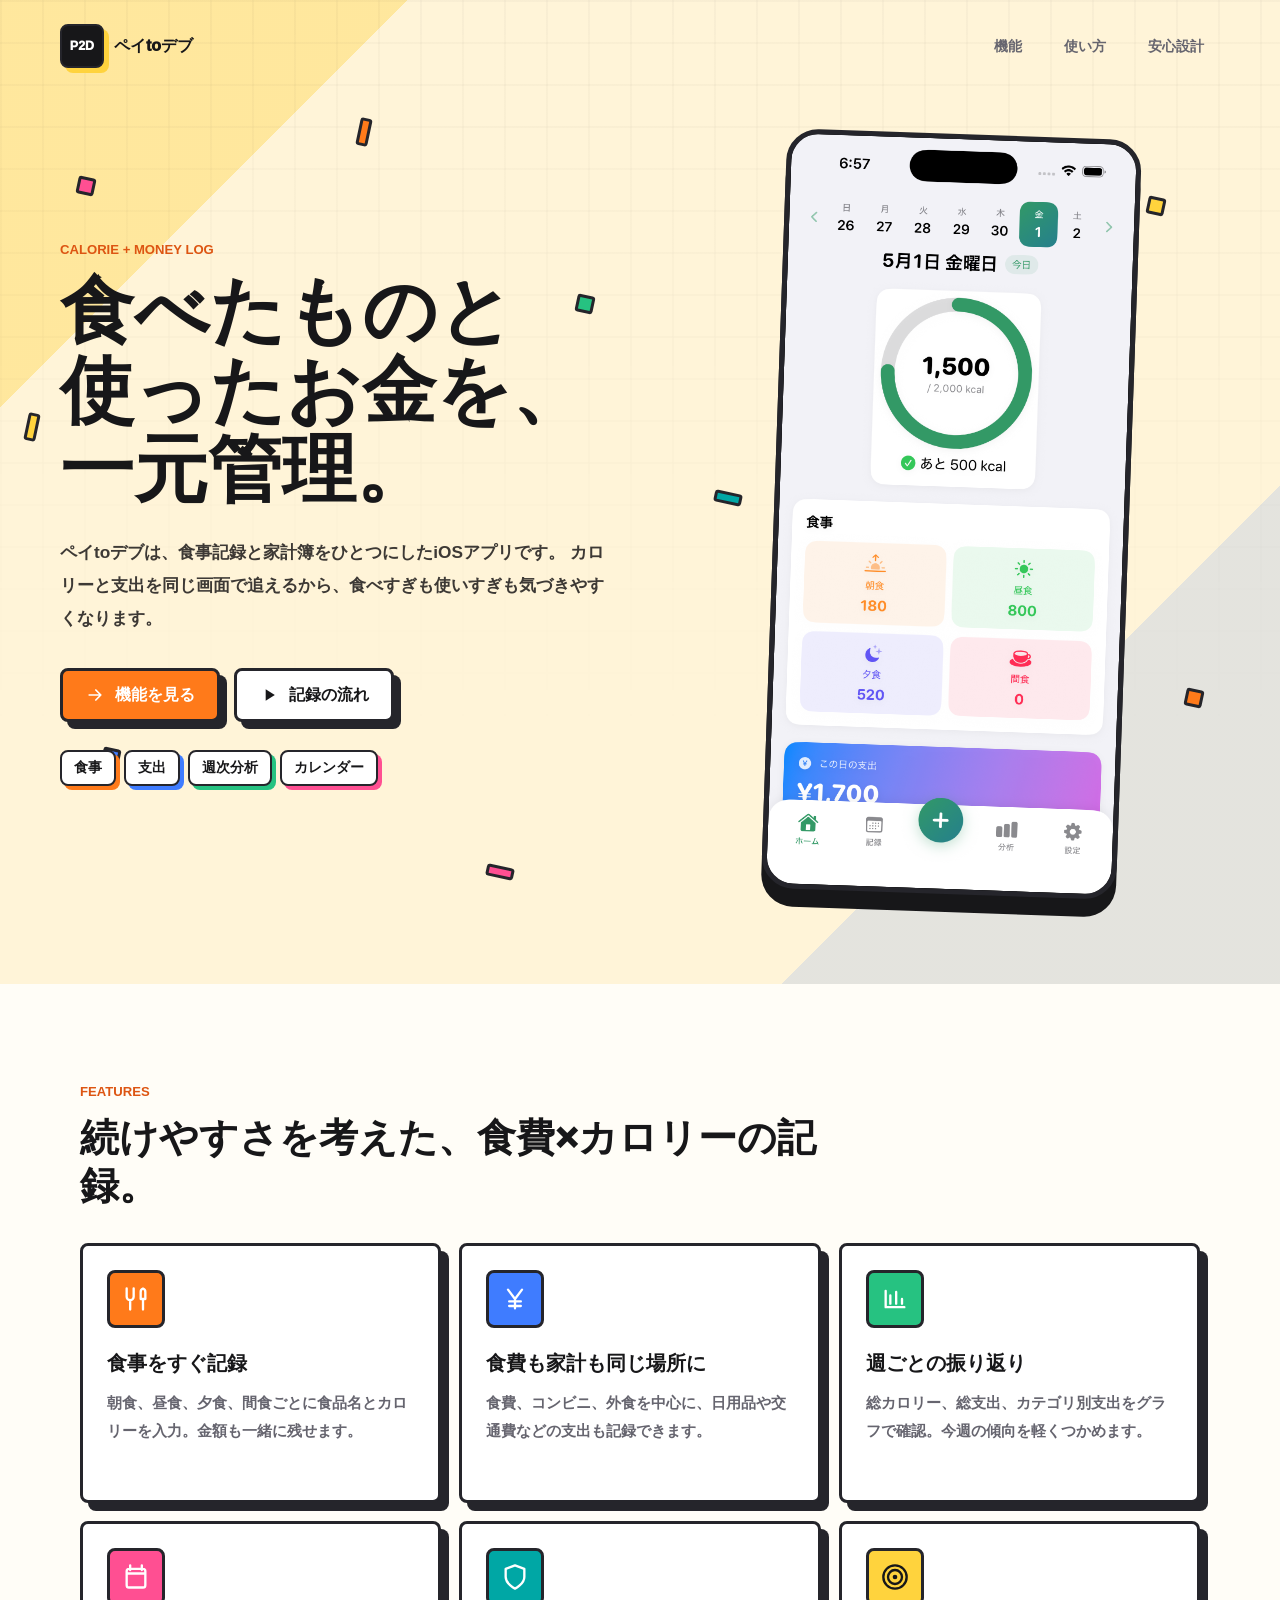
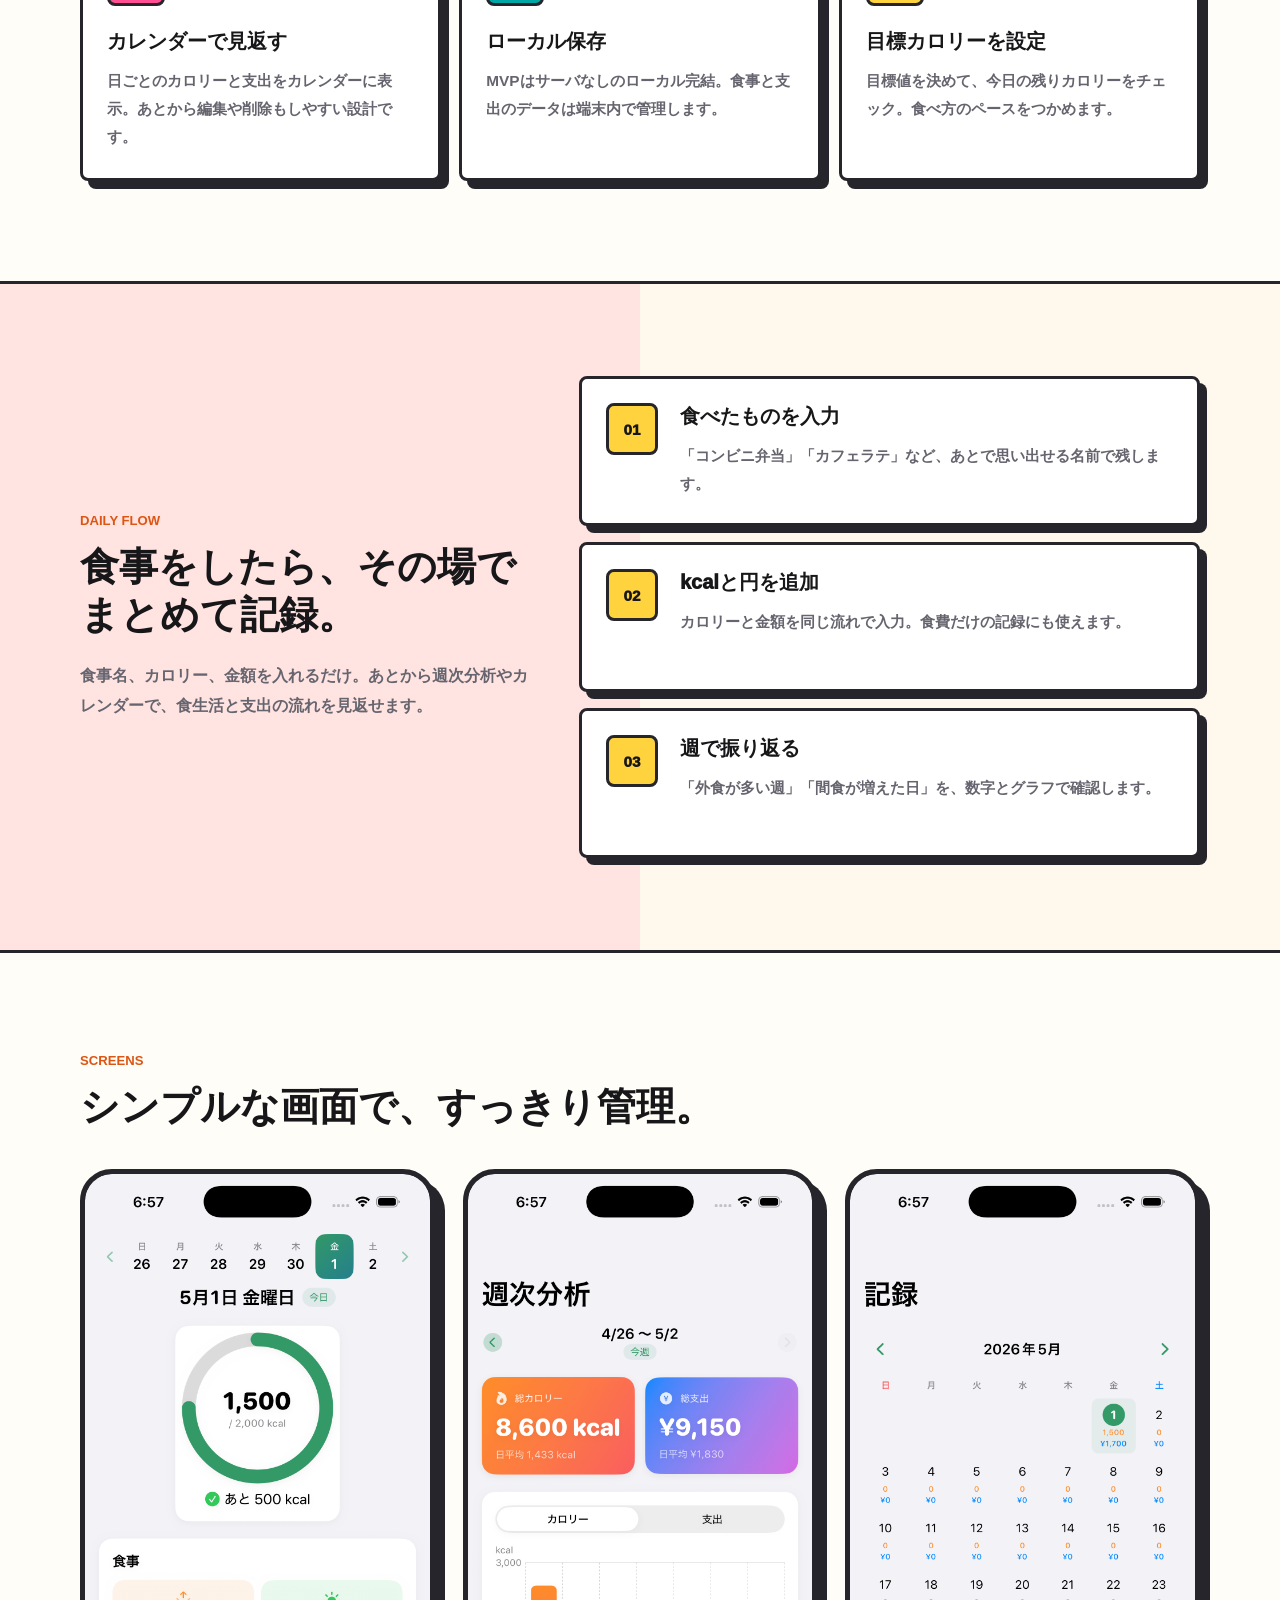
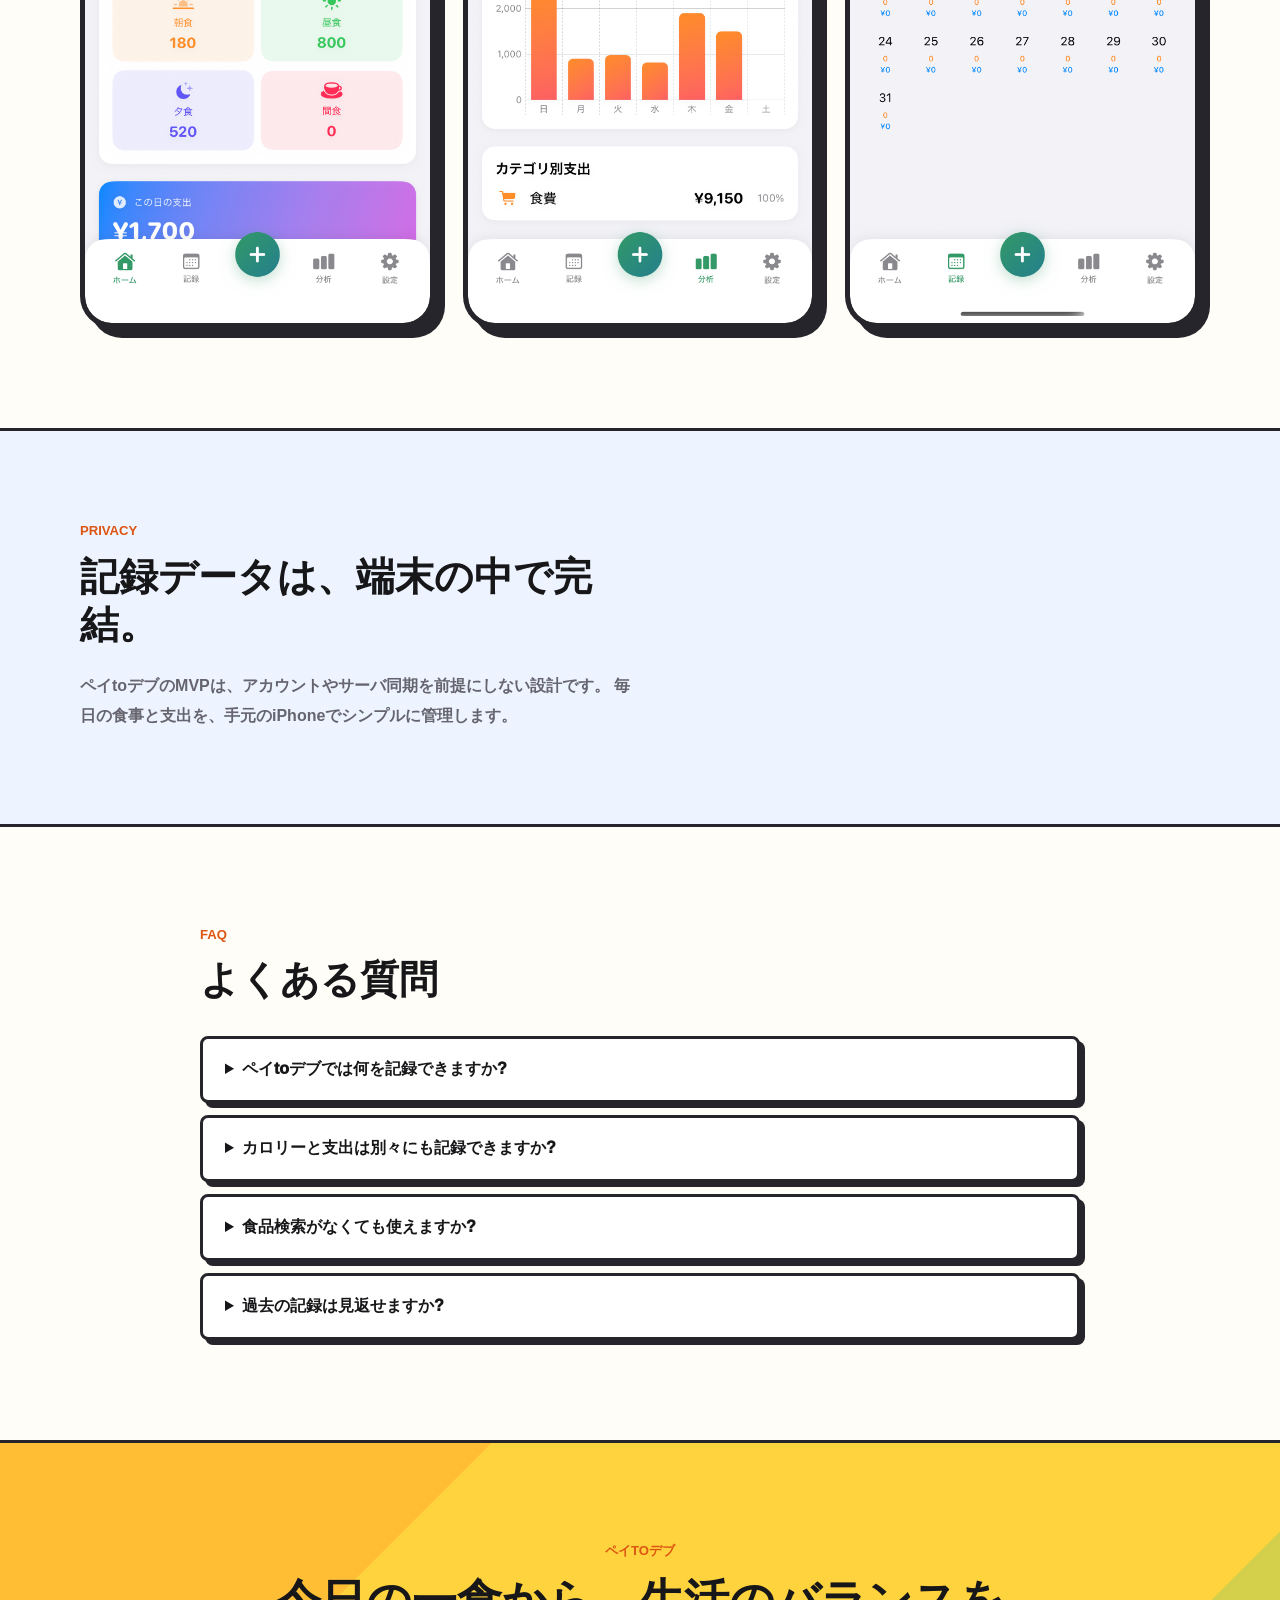
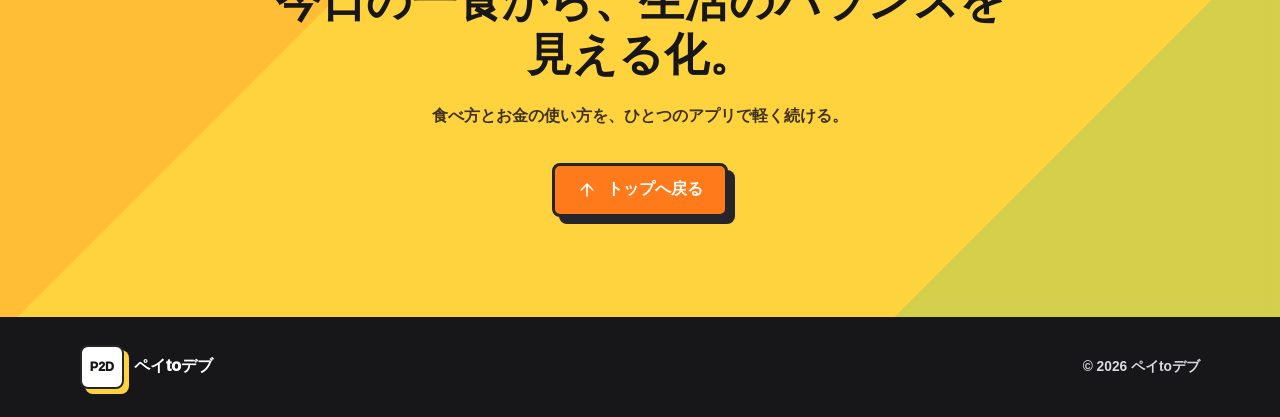
==== commit 8b482e30: "Trim landing page: remove insight section and privacy cards Co-Authored-By: Claude Opus 4.7 (1M cont" ====
--- a/index.html
+++ b/index.html
@@ -103,22 +103,6 @@
   </header>
 
   <main>
-    <section class="insight section-band">
-      <div class="section-inner insight__inner">
-        <p class="eyebrow anim-up">Why ペイtoデブ</p>
-        <h2 class="section-title anim-up">カロリーと食費は、だいたい同じ日に動く。</h2>
-        <div class="insight__text anim-up anim-delay-1">
-          <p>
-            コンビニで買った昼ごはん、外食した夜、つい足した間食。
-            食べたものと使ったお金は、生活の中でつながっています。
-          </p>
-          <p>
-            ペイtoデブはそのつながりを、むずかしい分析ではなく、毎日の記録から自然に見える形にします。
-          </p>
-        </div>
-      </div>
-    </section>
-
     <section class="features" id="features">
       <div class="section-inner">
         <p class="eyebrow anim-up">Features</p>
@@ -252,20 +236,6 @@
           </p>
         </div>
 
-        <div class="privacy-list anim-up anim-delay-2">
-          <div class="privacy-item">
-            <strong>サーバなし</strong>
-            <span>初期版はローカル完結</span>
-          </div>
-          <div class="privacy-item">
-            <strong>手入力対応</strong>
-            <span>検索できなくても記録を継続</span>
-          </div>
-          <div class="privacy-item">
-            <strong>あとから編集</strong>
-            <span>記録の修正や削除に対応</span>
-          </div>
-        </div>
       </div>
     </section>
 
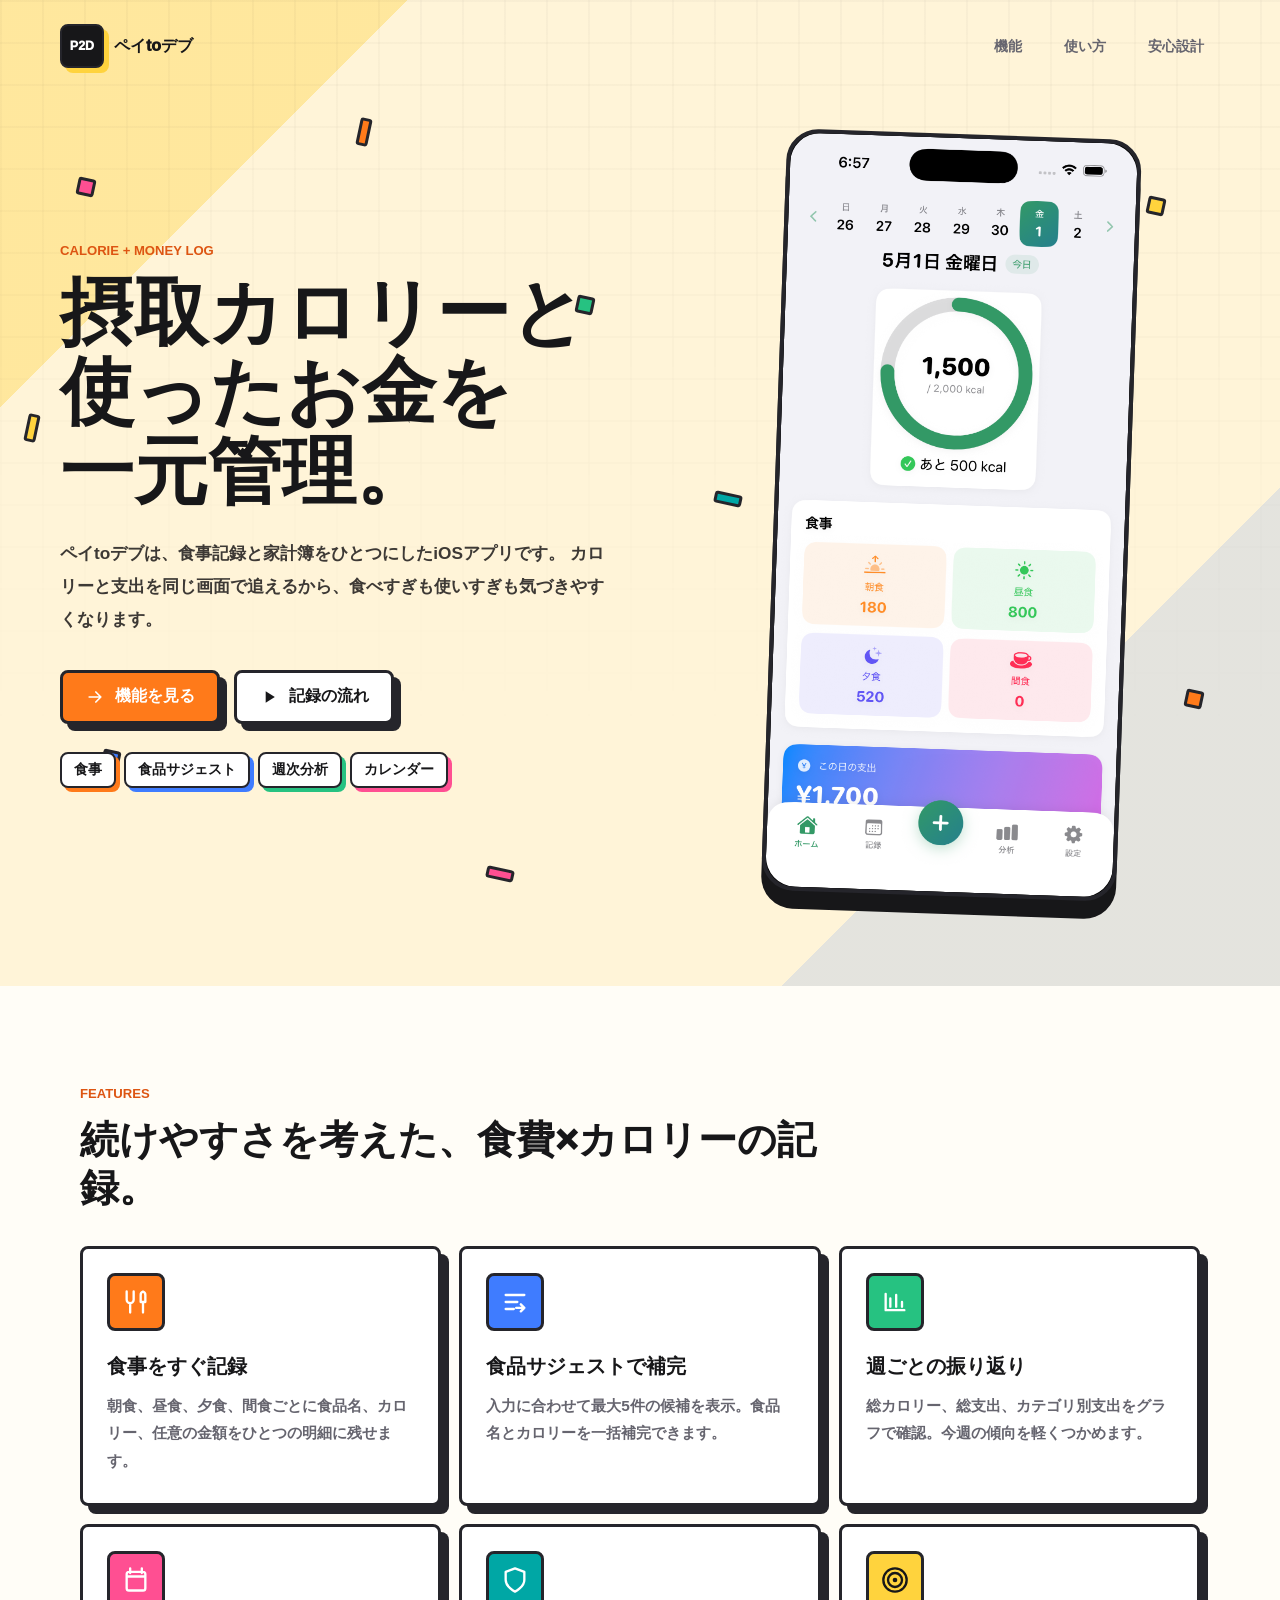
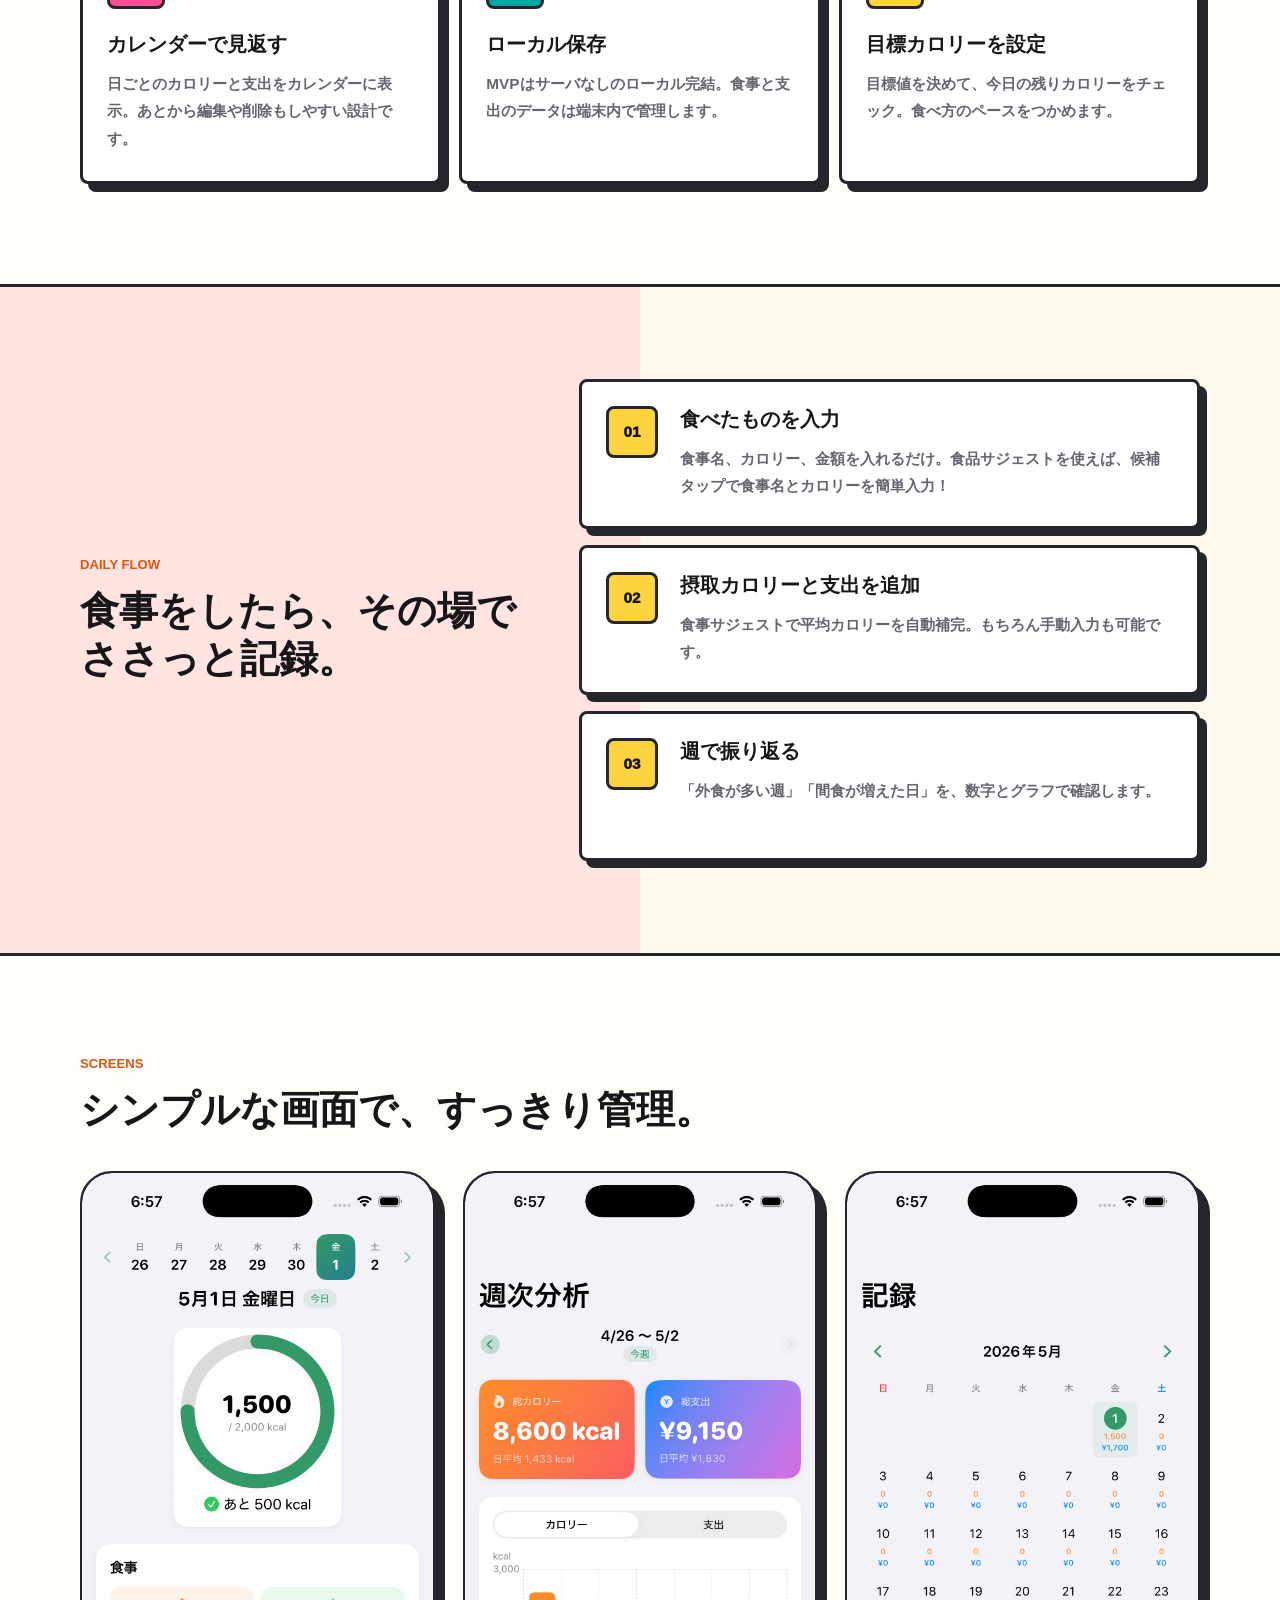
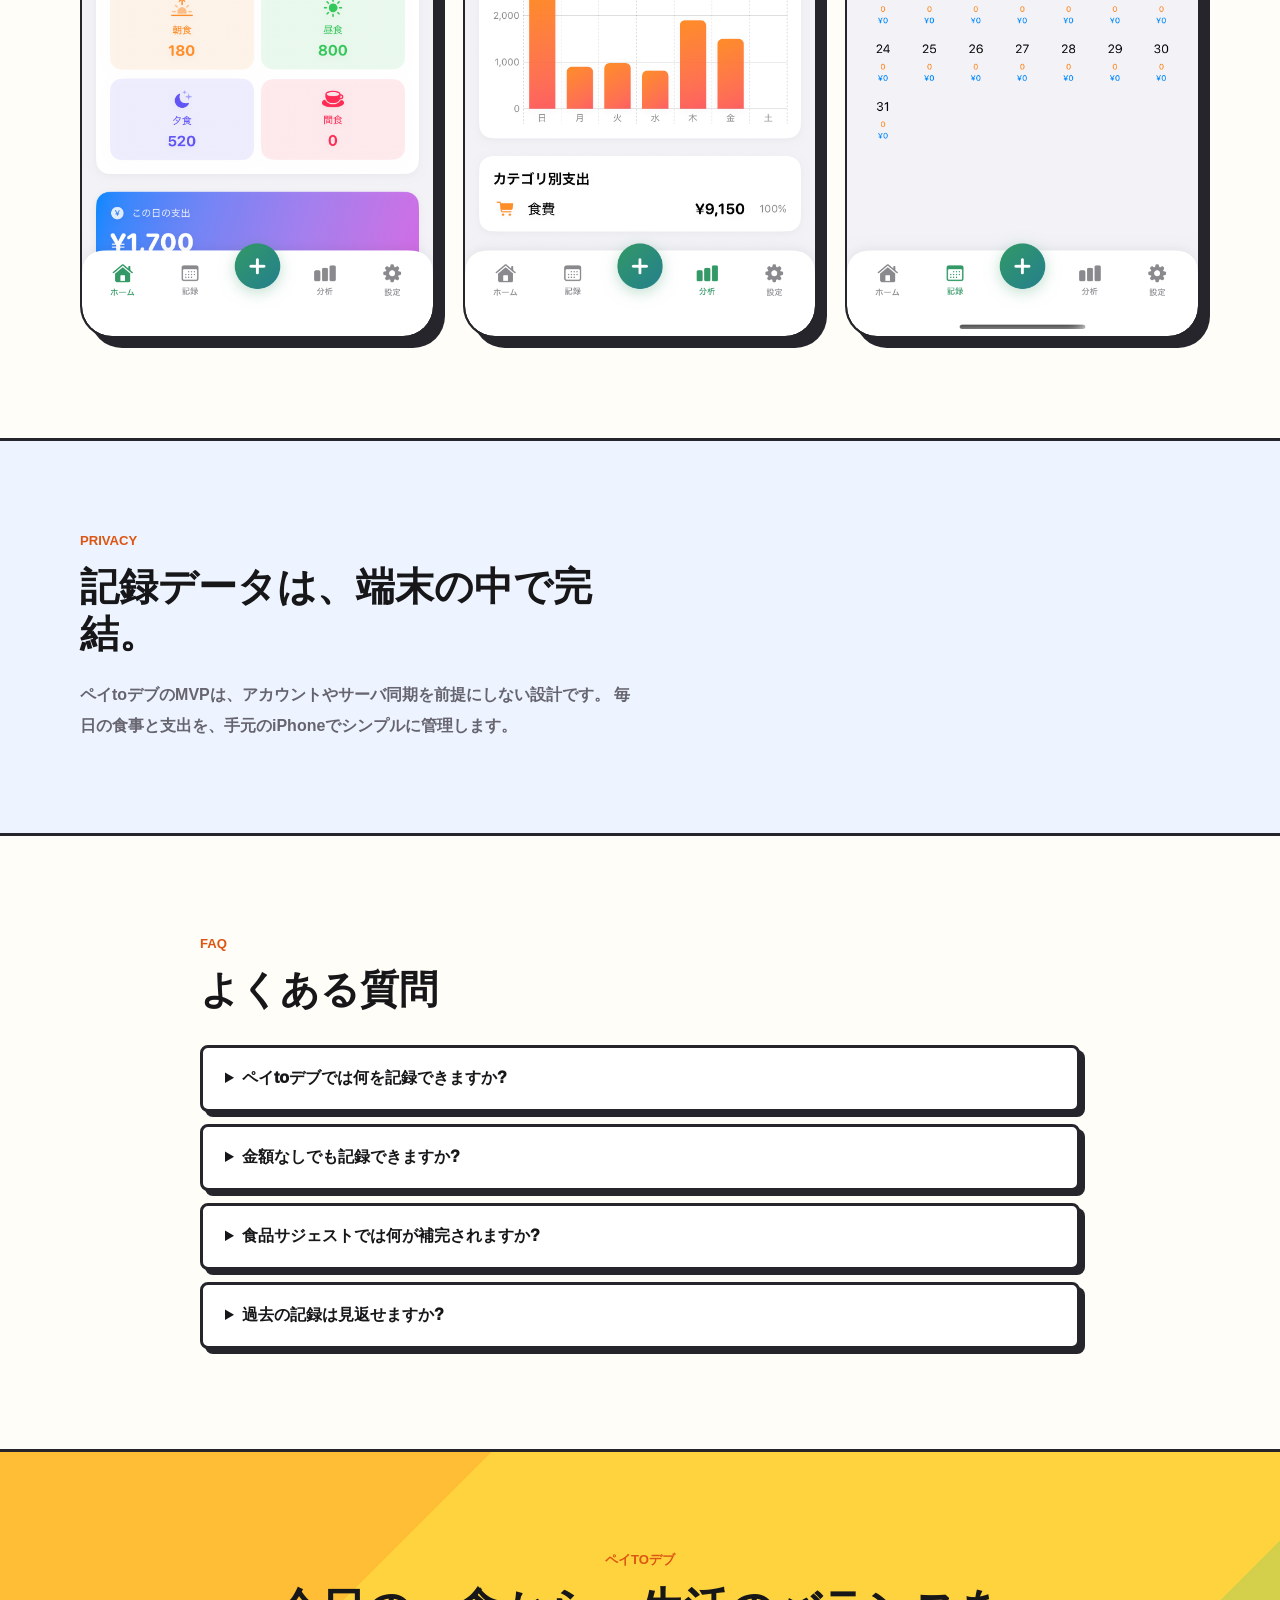
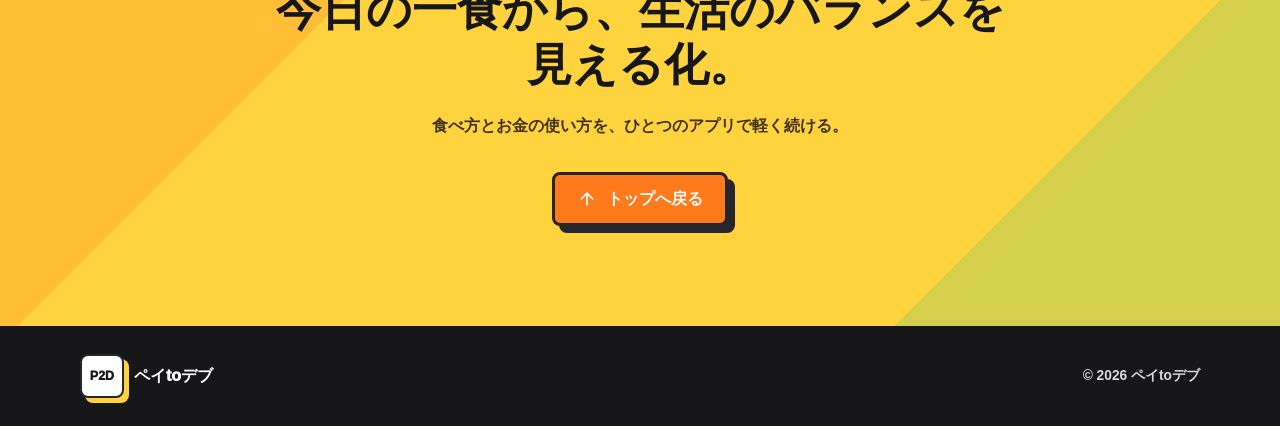
==== commit 39c54a02: "up" ====
--- a/index.html
+++ b/index.html
@@ -4,7 +4,7 @@
   <meta charset="utf-8">
   <meta name="viewport" content="width=device-width, initial-scale=1">
   <title>ペイtoデブ - 食事と支出をいっしょに記録するiOSアプリ</title>
-  <meta name="description" content="ペイtoデブは、摂取カロリーと支出を同じ流れで記録し、食べ方とお金の使い方をまとめて振り返れるiOSアプリです。">
+  <meta name="description" content="ペイtoデブは、食品サジェストで食事をすばやく入力し、摂取カロリーと支出を同じ流れで振り返れるiOSアプリです。">
   <meta name="keywords" content="ペイtoデブ,カロリー記録,家計簿,食費管理,食事記録,iOSアプリ,生活ログ">
   <link rel="canonical" href="https://g-horikoshi-216.github.io/pay2debu-pages/">
 
@@ -60,8 +60,8 @@
       <div class="hero__copy">
         <p class="eyebrow anim-up">Calorie + Money Log</p>
         <h1 class="hero__title anim-up anim-delay-1">
-          食べたものと<br>
-          使ったお金を、<br>
+          摂取カロリーと<br>
+          使ったお金を<br>
           一元管理。
         </h1>
         <p class="hero__lead anim-up anim-delay-2">
@@ -88,7 +88,7 @@
         </div>
         <div class="hero__stats anim-up anim-delay-3" aria-label="主な特徴">
           <span>食事</span>
-          <span>支出</span>
+          <span>食品サジェスト</span>
           <span>週次分析</span>
           <span>カレンダー</span>
         </div>
@@ -116,17 +116,17 @@
               </svg>
             </div>
             <h3>食事をすぐ記録</h3>
-            <p>朝食、昼食、夕食、間食ごとに食品名とカロリーを入力。金額も一緒に残せます。</p>
+            <p>朝食、昼食、夕食、間食ごとに食品名、カロリー、任意の金額をひとつの明細に残せます。</p>
           </article>
 
           <article class="feature-card anim-up anim-delay-1">
             <div class="feature-card__icon feature-card__icon--blue" aria-hidden="true">
               <svg viewBox="0 0 24 24" width="28" height="28" focusable="false">
-                <path d="M6 4l6 8 6-8M12 12v8M7 14h10M7 18h10" fill="none" stroke="currentColor" stroke-width="2" stroke-linecap="round" stroke-linejoin="round"/>
-              </svg>
-            </div>
-            <h3>食費も家計も同じ場所に</h3>
-            <p>食費、コンビニ、外食を中心に、日用品や交通費などの支出も記録できます。</p>
+                <path d="M4 6h16M4 12h10M4 18h7M17 14l3 3m0 0-3 3m3-3h-7" fill="none" stroke="currentColor" stroke-width="2" stroke-linecap="round" stroke-linejoin="round"/>
+              </svg>
+            </div>
+            <h3>食品サジェストで補完</h3>
+            <p>入力に合わせて最大5件の候補を表示。食品名とカロリーを一括補完できます。</p>
           </article>
 
           <article class="feature-card anim-up anim-delay-2">
@@ -178,22 +178,19 @@
       <div class="section-inner flow__inner">
         <div class="flow__copy">
           <p class="eyebrow anim-up">Daily Flow</p>
-          <h2 class="section-title anim-up">食事をしたら、その場でまとめて記録。</h2>
-          <p class="section-lead anim-up anim-delay-1">
-            食事名、カロリー、金額を入れるだけ。あとから週次分析やカレンダーで、食生活と支出の流れを見返せます。
-          </p>
+          <h2 class="section-title anim-up">食事をしたら、その場でささっと記録。</h2>
         </div>
 
         <div class="flow__steps">
           <article class="step-card anim-up">
             <span class="step-card__number">01</span>
             <h3>食べたものを入力</h3>
-            <p>「コンビニ弁当」「カフェラテ」など、あとで思い出せる名前で残します。</p>
+            <p>食事名、カロリー、金額を入れるだけ。食品サジェストを使えば、候補タップで食事名とカロリーを簡単入力！</p>
           </article>
           <article class="step-card anim-up anim-delay-1">
             <span class="step-card__number">02</span>
-            <h3>kcalと円を追加</h3>
-            <p>カロリーと金額を同じ流れで入力。食費だけの記録にも使えます。</p>
+            <h3>摂取カロリーと支出を追加</h3>
+            <p>食事サジェストで平均カロリーを自動補完。もちろん手動入力も可能です。</p>
           </article>
           <article class="step-card anim-up anim-delay-2">
             <span class="step-card__number">03</span>
@@ -246,15 +243,15 @@
         <div class="faq-list anim-up anim-delay-1">
           <details>
             <summary>ペイtoデブでは何を記録できますか?</summary>
-            <p>食事ごとの食品名、摂取カロリー、数量、任意の金額に加えて、食費や交通費などの支出を記録できます。</p>
+            <p>食事ごとの食品名、摂取カロリー、任意の金額を記録できます。金額を入れると、その日の支出として集計されます。</p>
           </details>
           <details>
-            <summary>カロリーと支出は別々にも記録できますか?</summary>
-            <p>はい。食事入力では金額を任意にでき、支出入力では食費以外のカテゴリも選べます。</p>
+            <summary>金額なしでも記録できますか?</summary>
+            <p>はい。金額は任意です。カロリーだけを先に記録して、あとから明細を編集できます。</p>
           </details>
           <details>
-            <summary>食品検索がなくても使えますか?</summary>
-            <p>使えます。MVPでは手入力でも記録を続けられることを重視しています。</p>
+            <summary>食品サジェストでは何が補完されますか?</summary>
+            <p>食品名を入力すると最大5件の候補を表示し、候補タップで食品名とkcalを補完します。kcalは補完後も手動編集できます。</p>
           </details>
           <details>
             <summary>過去の記録は見返せますか?</summary>
--- a/style.css
+++ b/style.css
@@ -299,6 +299,11 @@
   padding: 0;
   overflow: hidden;
   background: #000;
+  border-width: 2px;
+}
+
+.phone--hero.phone--photo {
+  border-width: 4px;
 }
 
 .phone--photo::before {
@@ -309,7 +314,7 @@
   display: block;
   width: 100%;
   height: auto;
-  border-radius: 26px;
+  border-radius: 30px;
 }
 
 .phone__top {
@@ -1002,6 +1007,7 @@
 
   .phone--hero {
     transform: none;
+    width: min(72vw, 260px);
   }
 
   .feature-grid,
@@ -1072,9 +1078,30 @@
     padding: 76px 0;
   }
 
-  .feature-grid,
+  .feature-grid {
+    grid-template-columns: 1fr;
+  }
+
   .screen-row {
-    grid-template-columns: 1fr;
+    display: flex;
+    grid-template-columns: none;
+    gap: 16px;
+    overflow-x: auto;
+    scroll-snap-type: x mandatory;
+    padding-bottom: 16px;
+    -webkit-overflow-scrolling: touch;
+    scrollbar-width: none;
+  }
+
+  .screen-row::-webkit-scrollbar {
+    display: none;
+  }
+
+  .phone--small {
+    flex: 0 0 auto;
+    width: min(72vw, 260px);
+    min-height: auto;
+    scroll-snap-align: center;
   }
 
   .feature-card {
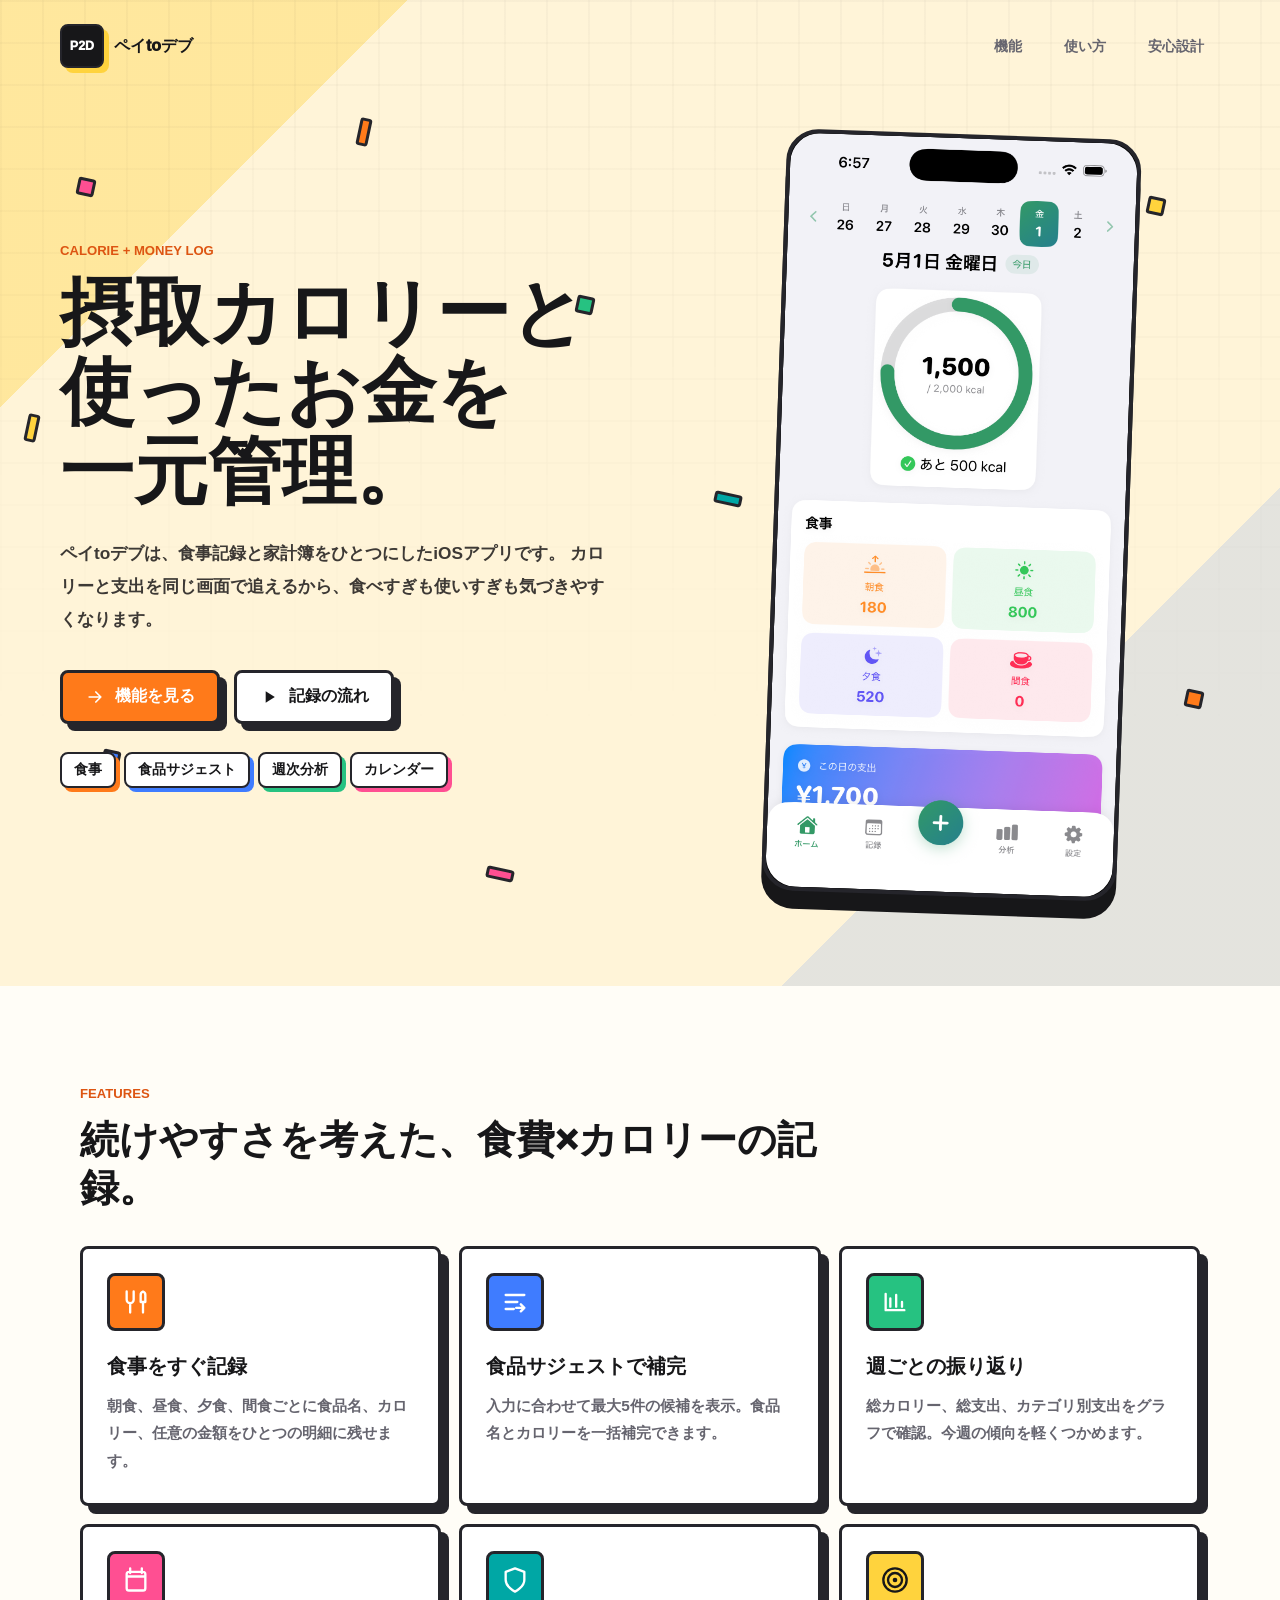
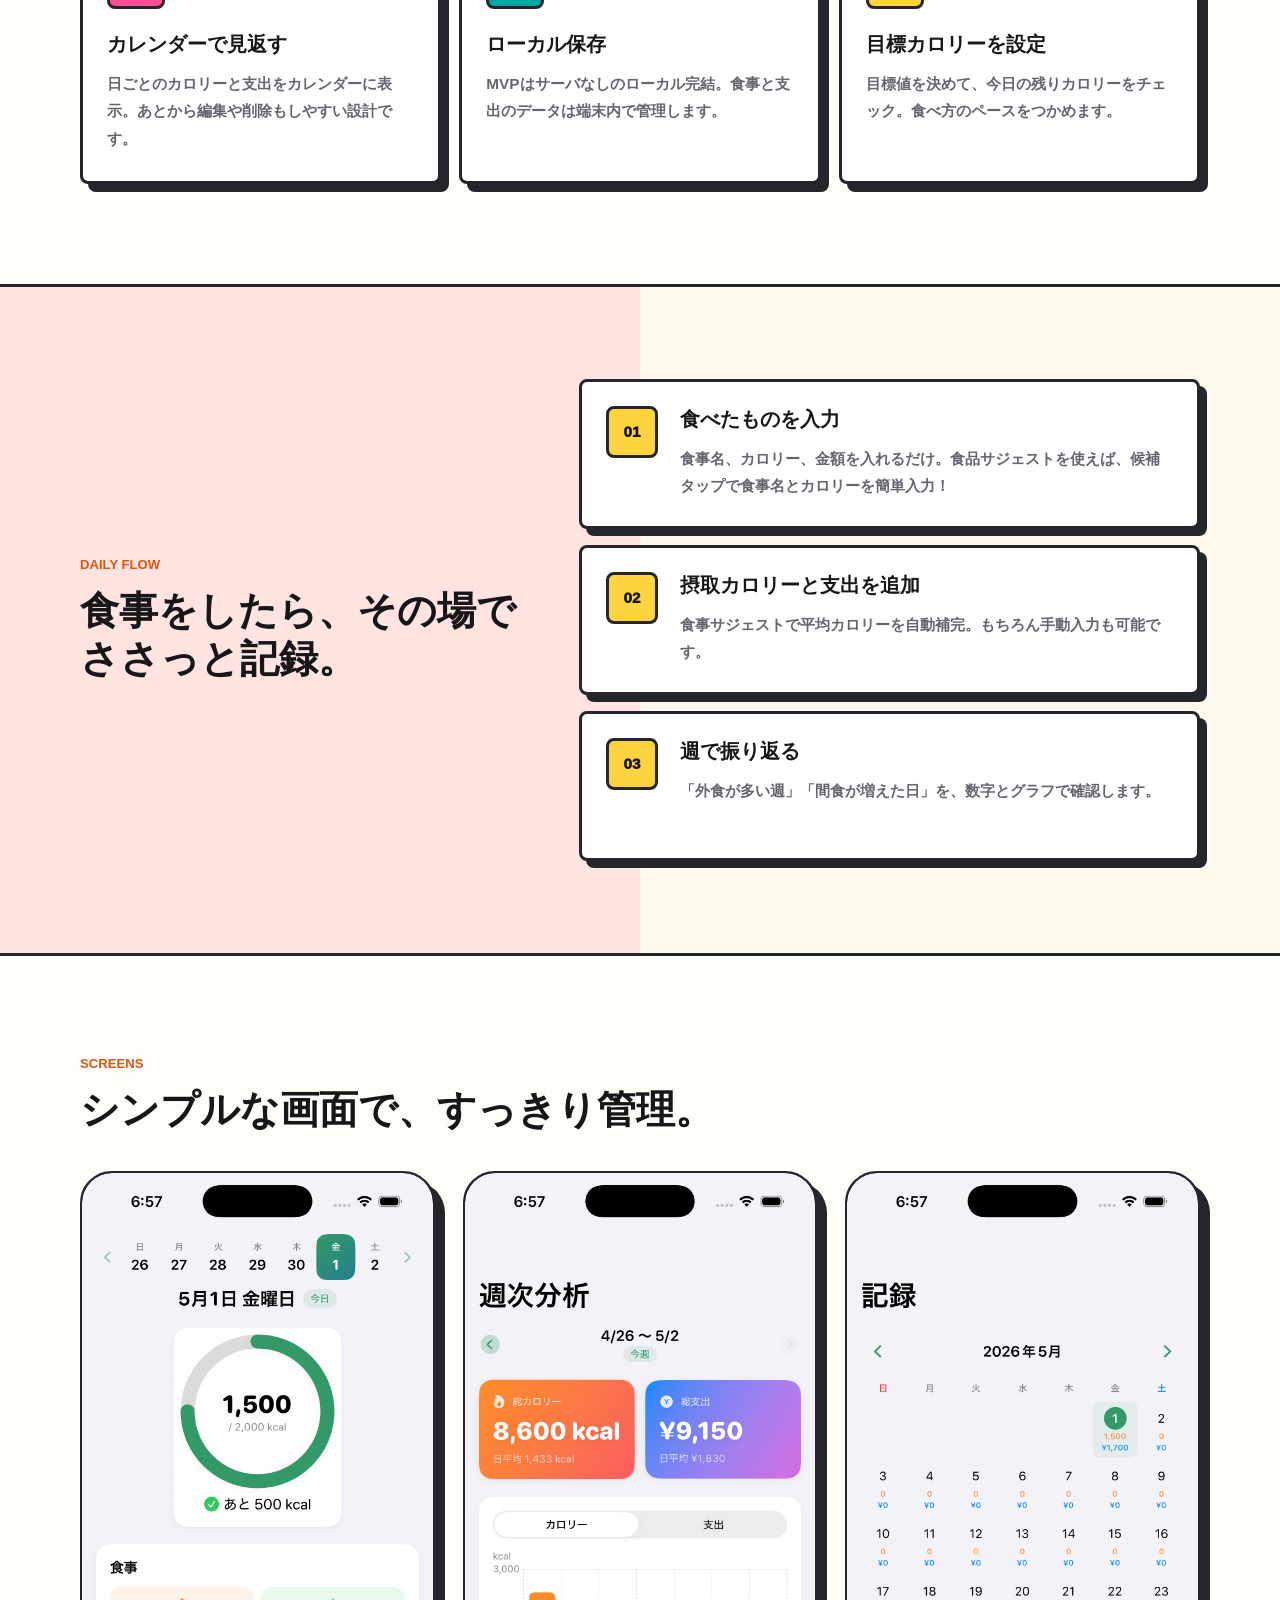
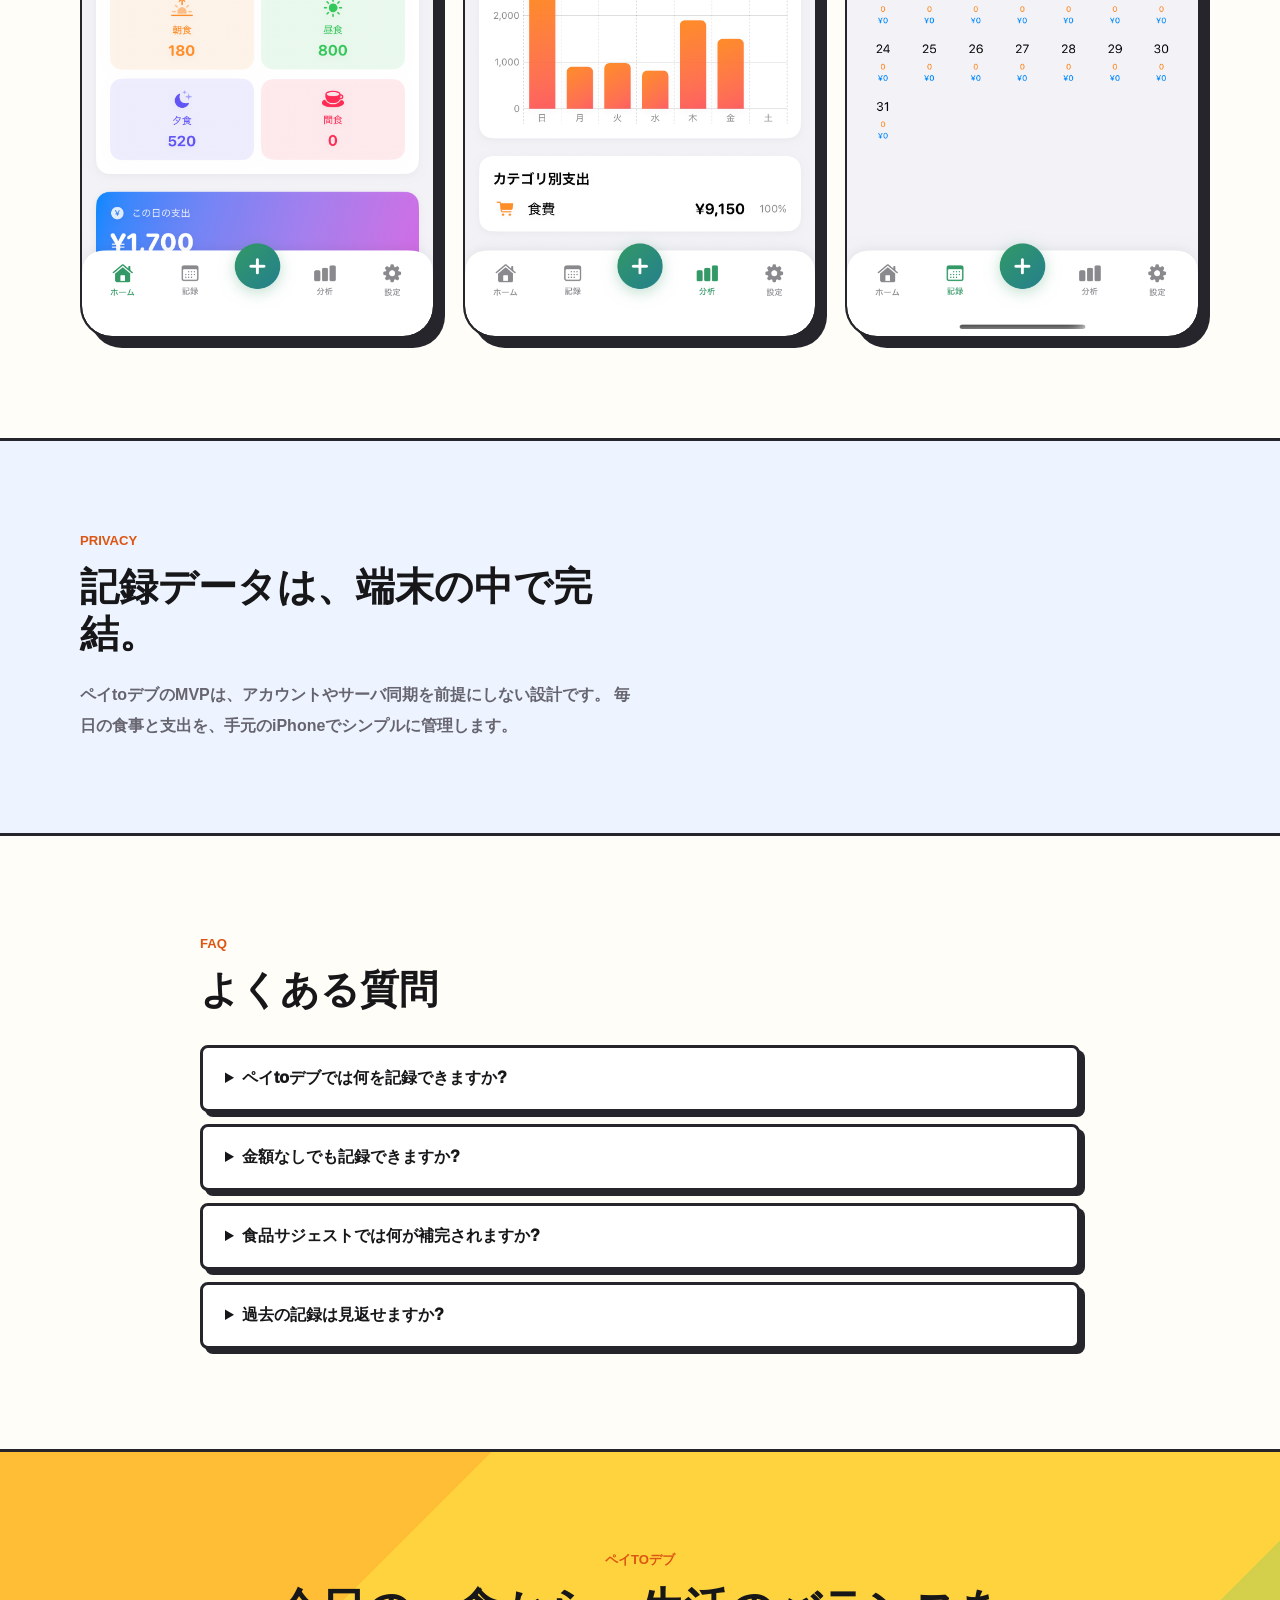
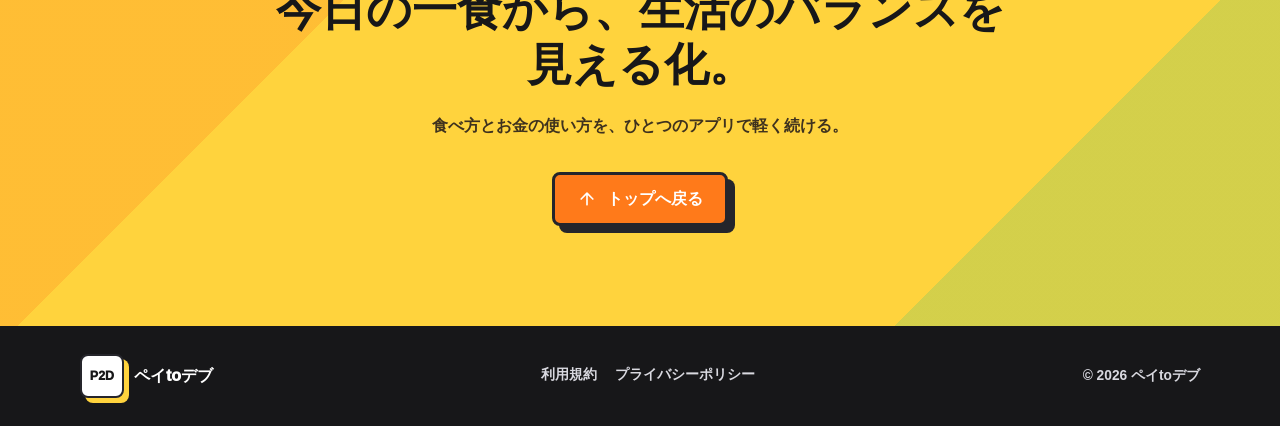
==== commit 4f5a3bf5: "up" ====
--- a/index.html
+++ b/index.html
@@ -14,10 +14,20 @@
   <meta property="og:url" content="https://g-horikoshi-216.github.io/pay2debu-pages/">
   <meta property="og:locale" content="ja_JP">
   <meta property="og:site_name" content="ペイtoデブ">
+  <meta property="og:image" content="https://g-horikoshi-216.github.io/pay2debu-pages/og-image.png">
+  <meta property="og:image:width" content="1200">
+  <meta property="og:image:height" content="630">
+  <meta property="og:image:alt" content="ペイtoデブのアプリアイコン">
 
   <meta name="twitter:card" content="summary_large_image">
   <meta name="twitter:title" content="ペイtoデブ - 食事と支出をいっしょに記録するiOSアプリ">
   <meta name="twitter:description" content="食事記録と家計簿をひとつに。カロリーと支出をまとめて振り返れるiOSアプリです。">
+  <meta name="twitter:image" content="https://g-horikoshi-216.github.io/pay2debu-pages/og-image.png">
+
+  <link rel="icon" href="favicon.ico" sizes="any">
+  <link rel="icon" type="image/png" sizes="32x32" href="favicon-32.png">
+  <link rel="icon" type="image/png" sizes="192x192" href="favicon-192.png">
+  <link rel="apple-touch-icon" sizes="180x180" href="apple-touch-icon.png">
 
   <link rel="stylesheet" href="style.css">
   <noscript>
@@ -284,6 +294,10 @@
         <span class="logo-mark" aria-hidden="true">P2D</span>
         <span>ペイtoデブ</span>
       </a>
+      <nav class="footer__links" aria-label="フッターナビゲーション">
+        <a href="terms.html">利用規約</a>
+        <a href="privacy.html">プライバシーポリシー</a>
+      </nav>
       <p>&copy; 2026 ペイtoデブ</p>
     </div>
   </footer>
--- a/style.css
+++ b/style.css
@@ -942,6 +942,28 @@
   font-weight: 800;
 }
 
+.footer__links {
+  display: flex;
+  flex-wrap: wrap;
+  gap: 18px;
+}
+
+.footer__links a {
+  color: #d9d9e0;
+  font-size: 0.86rem;
+  font-weight: 800;
+  border-bottom: 1.5px solid transparent;
+  padding-bottom: 2px;
+  transition: color 160ms ease, border-color 160ms ease;
+}
+
+.footer__links a:hover,
+.footer__links a:focus-visible {
+  color: #fff;
+  border-bottom-color: #fff;
+  outline: none;
+}
+
 .anim-up {
   opacity: 0;
   transform: translateY(22px);
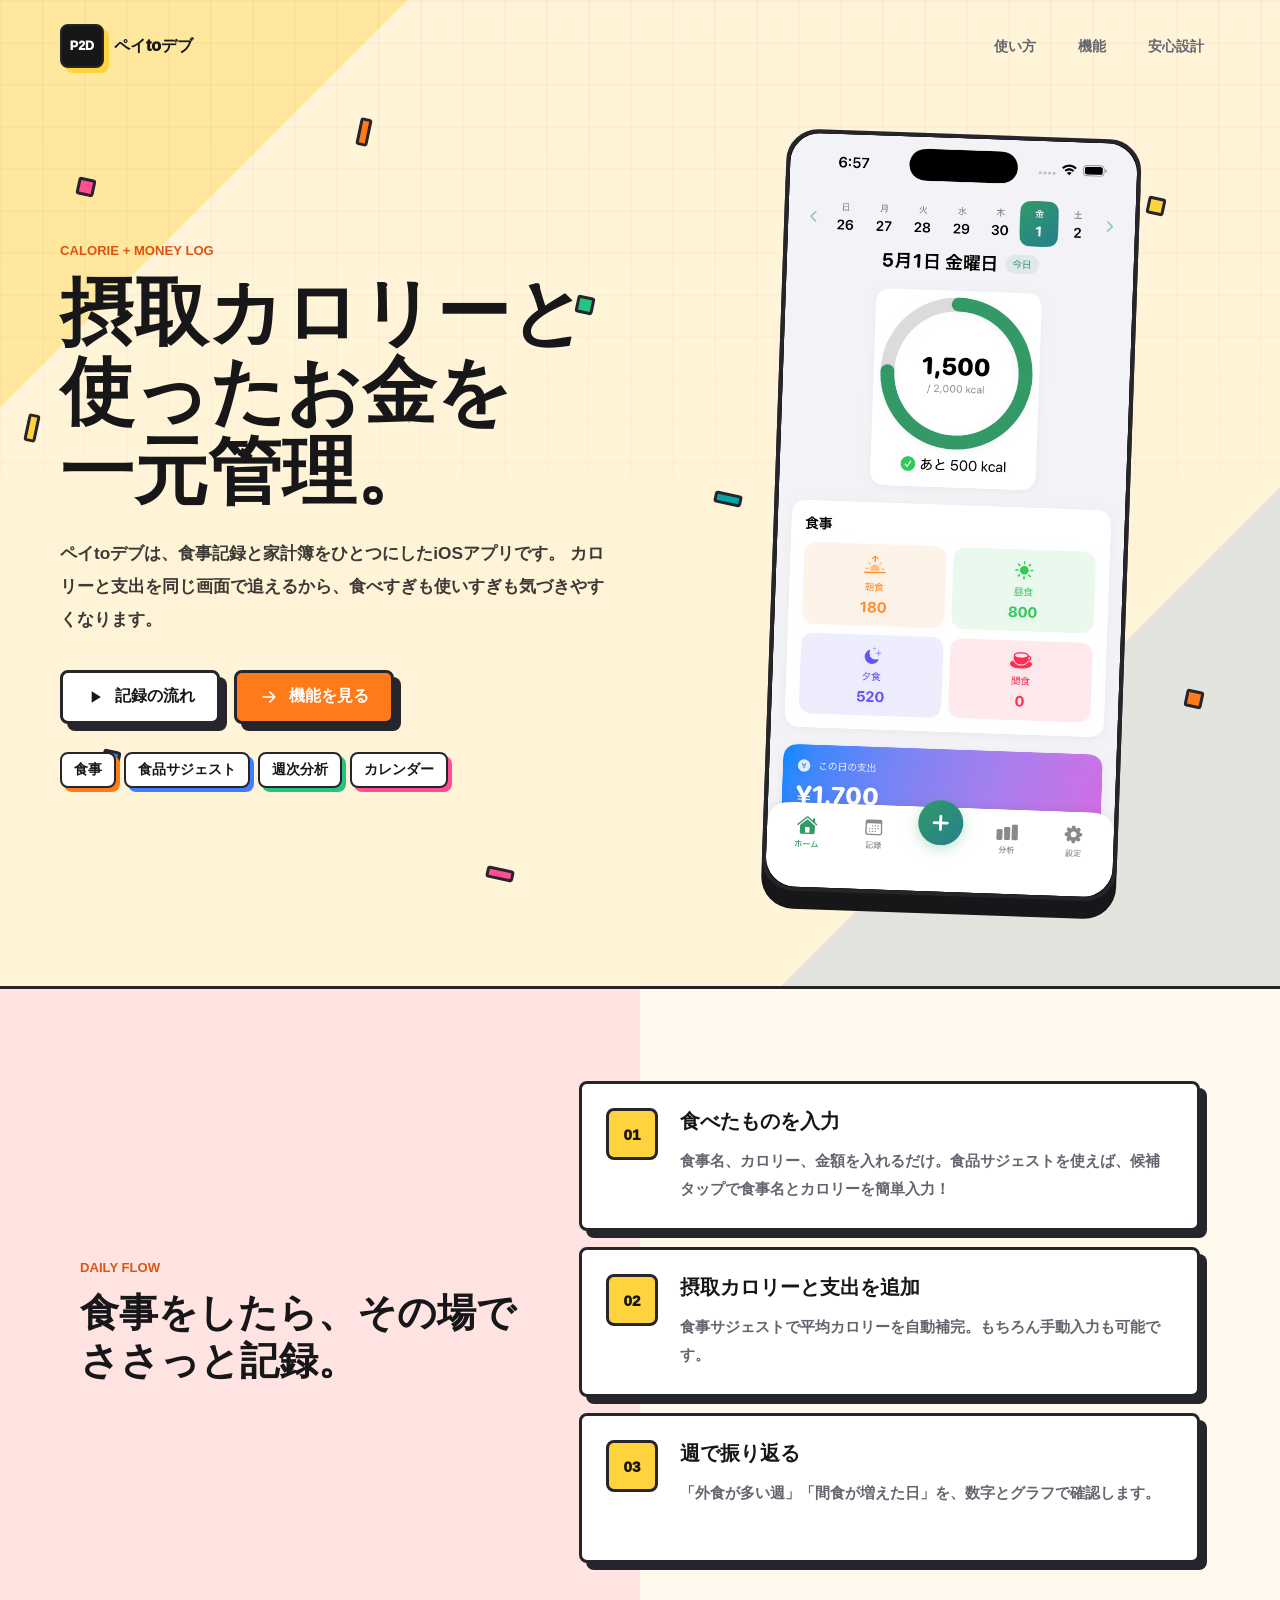
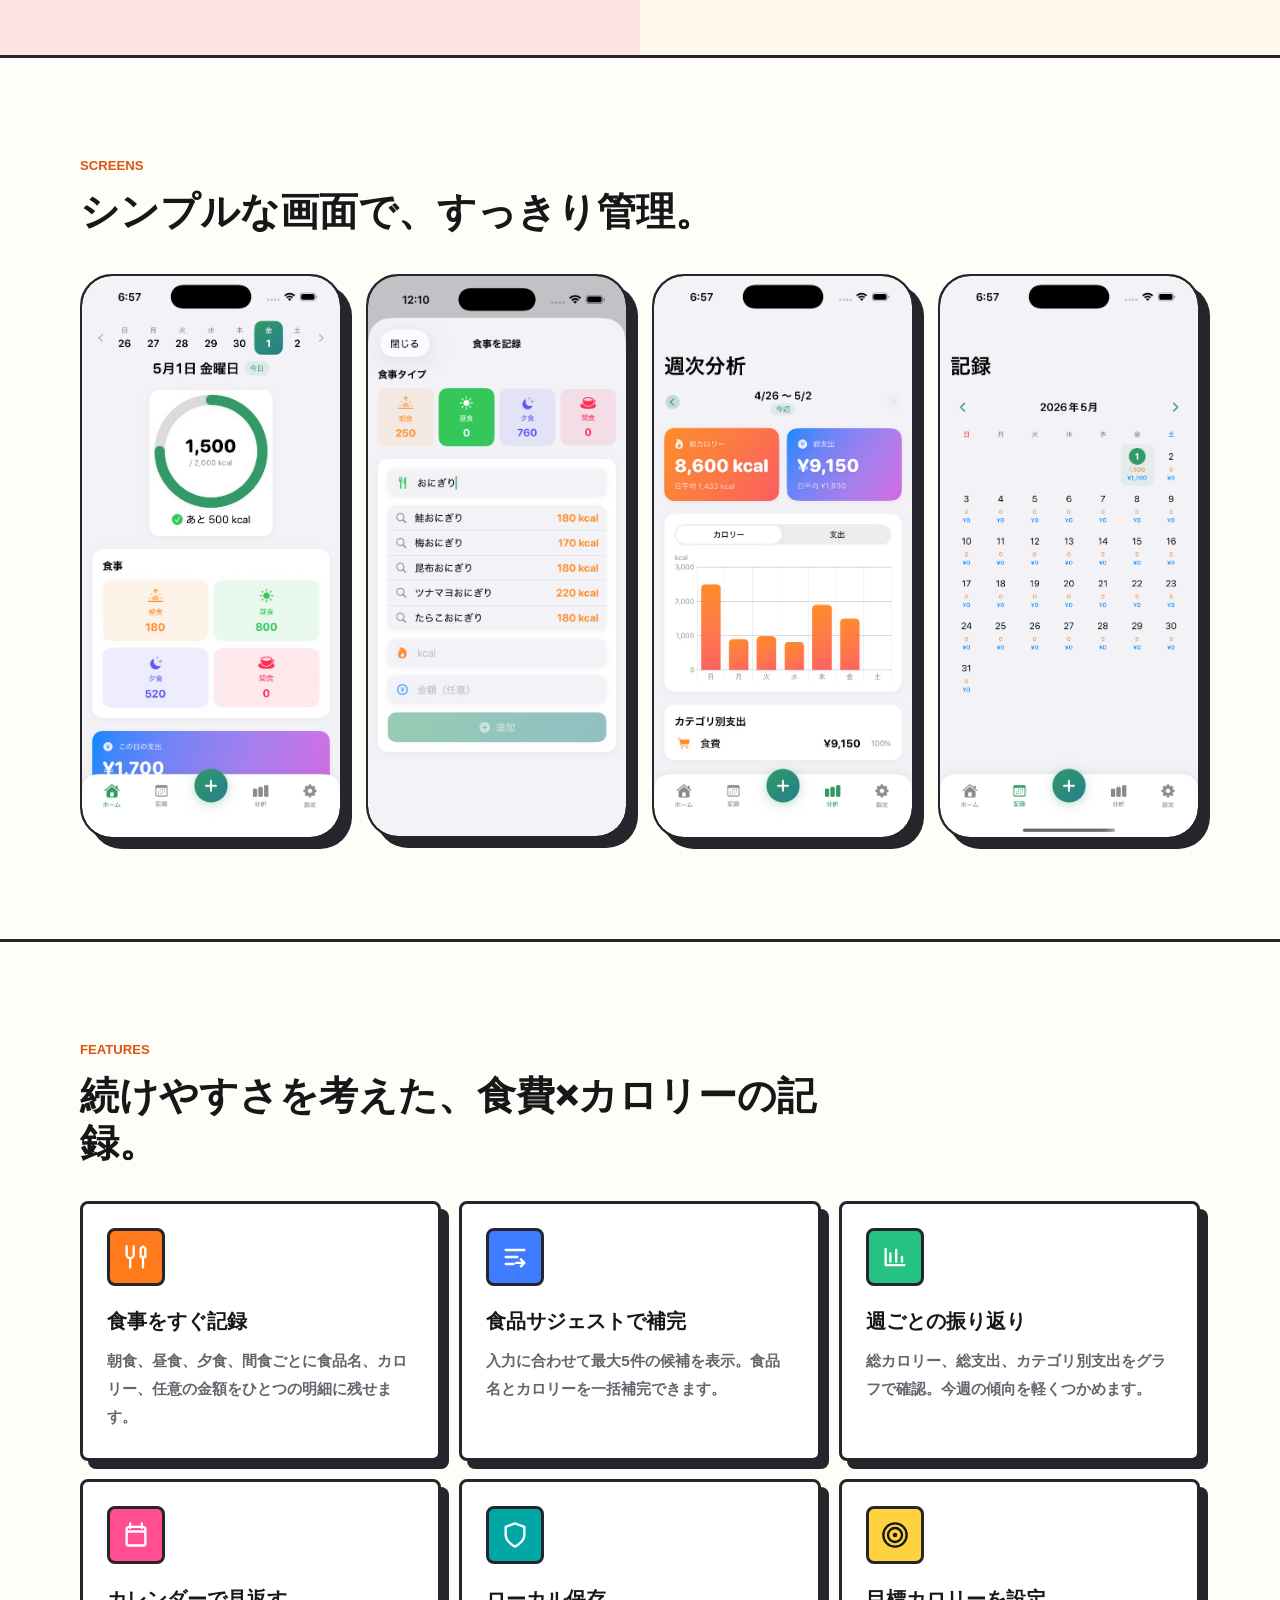
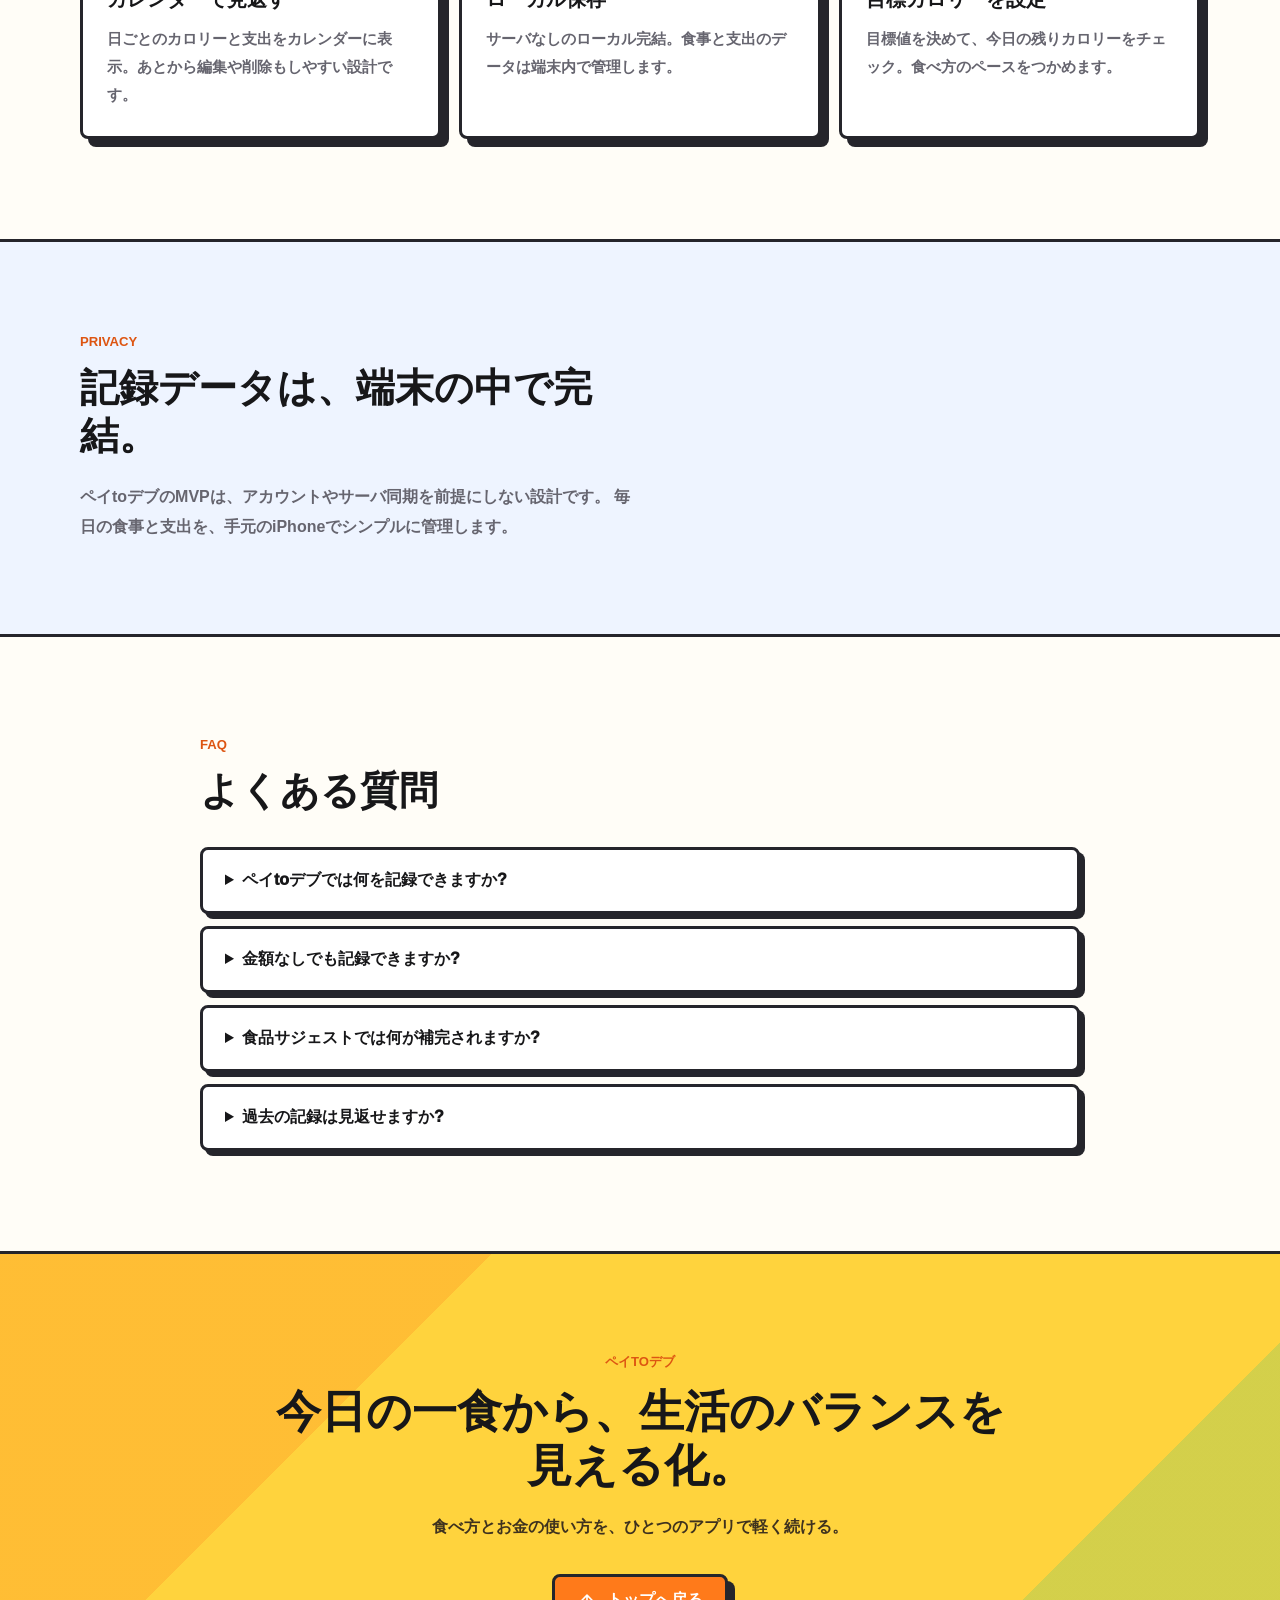
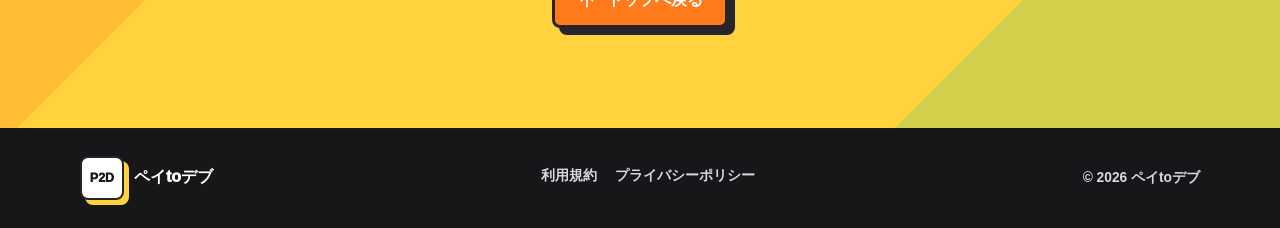
==== commit fa760d2a: "up" ====
--- a/index.html
+++ b/index.html
@@ -1,330 +1,560 @@
-<!DOCTYPE html>
+<!doctype html>
 <html lang="ja">
-<head>
-  <meta charset="utf-8">
-  <meta name="viewport" content="width=device-width, initial-scale=1">
-  <title>ペイtoデブ - 食事と支出をいっしょに記録するiOSアプリ</title>
-  <meta name="description" content="ペイtoデブは、食品サジェストで食事をすばやく入力し、摂取カロリーと支出を同じ流れで振り返れるiOSアプリです。">
-  <meta name="keywords" content="ペイtoデブ,カロリー記録,家計簿,食費管理,食事記録,iOSアプリ,生活ログ">
-  <link rel="canonical" href="https://g-horikoshi-216.github.io/pay2debu-pages/">
-
-  <meta property="og:title" content="ペイtoデブ - 食事と支出をいっしょに記録するiOSアプリ">
-  <meta property="og:description" content="食べたもの、カロリー、使ったお金をひとつのアプリで記録。生活のバランスをポップに見える化します。">
-  <meta property="og:type" content="website">
-  <meta property="og:url" content="https://g-horikoshi-216.github.io/pay2debu-pages/">
-  <meta property="og:locale" content="ja_JP">
-  <meta property="og:site_name" content="ペイtoデブ">
-  <meta property="og:image" content="https://g-horikoshi-216.github.io/pay2debu-pages/og-image.png">
-  <meta property="og:image:width" content="1200">
-  <meta property="og:image:height" content="630">
-  <meta property="og:image:alt" content="ペイtoデブのアプリアイコン">
-
-  <meta name="twitter:card" content="summary_large_image">
-  <meta name="twitter:title" content="ペイtoデブ - 食事と支出をいっしょに記録するiOSアプリ">
-  <meta name="twitter:description" content="食事記録と家計簿をひとつに。カロリーと支出をまとめて振り返れるiOSアプリです。">
-  <meta name="twitter:image" content="https://g-horikoshi-216.github.io/pay2debu-pages/og-image.png">
-
-  <link rel="icon" href="favicon.ico" sizes="any">
-  <link rel="icon" type="image/png" sizes="32x32" href="favicon-32.png">
-  <link rel="icon" type="image/png" sizes="192x192" href="favicon-192.png">
-  <link rel="apple-touch-icon" sizes="180x180" href="apple-touch-icon.png">
-
-  <link rel="stylesheet" href="style.css">
-  <noscript>
-    <style>
-      .anim-up { opacity: 1; transform: none; }
-    </style>
-  </noscript>
-
-  <script type="application/ld+json">
-  {
-    "@context": "https://schema.org",
-    "@type": "SoftwareApplication",
-    "name": "ペイtoデブ",
-    "operatingSystem": "iOS",
-    "applicationCategory": "HealthApplication",
-    "description": "摂取カロリーと支出を同じ流れで記録し、食事とお金の使い方をまとめて振り返れるiOSアプリ"
-  }
-  </script>
-</head>
-<body>
-  <header class="hero" id="top">
-    <nav class="nav" aria-label="メインナビゲーション">
-      <a class="nav__logo" href="#top" aria-label="ペイtoデブ トップ">
-        <span class="logo-mark" aria-hidden="true">P2D</span>
-        <span>ペイtoデブ</span>
-      </a>
-      <div class="nav__links">
-        <a href="#features">機能</a>
-        <a href="#flow">使い方</a>
-        <a href="#privacy">安心設計</a>
+  <head>
+    <meta charset="utf-8" />
+    <meta name="viewport" content="width=device-width, initial-scale=1" />
+    <title>ペイtoデブ - 食事と支出をいっしょに記録するiOSアプリ</title>
+    <meta
+      name="description"
+      content="ペイtoデブは、食品サジェストで食事をすばやく入力し、摂取カロリーと支出を同じ流れで振り返れるiOSアプリです。"
+    />
+    <meta
+      name="keywords"
+      content="ペイtoデブ,カロリー記録,家計簿,食費管理,食事記録,iOSアプリ,生活ログ"
+    />
+    <link
+      rel="canonical"
+      href="https://g-horikoshi-216.github.io/pay2debu-pages/"
+    />
+
+    <meta
+      property="og:title"
+      content="ペイtoデブ - 食事と支出をいっしょに記録するiOSアプリ"
+    />
+    <meta
+      property="og:description"
+      content="食べたもの、カロリー、使ったお金をひとつのアプリで記録。生活のバランスをポップに見える化します。"
+    />
+    <meta property="og:type" content="website" />
+    <meta
+      property="og:url"
+      content="https://g-horikoshi-216.github.io/pay2debu-pages/"
+    />
+    <meta property="og:locale" content="ja_JP" />
+    <meta property="og:site_name" content="ペイtoデブ" />
+    <meta
+      property="og:image"
+      content="https://g-horikoshi-216.github.io/pay2debu-pages/og-image.png"
+    />
+    <meta property="og:image:width" content="1200" />
+    <meta property="og:image:height" content="630" />
+    <meta property="og:image:alt" content="ペイtoデブのアプリアイコン" />
+
+    <meta name="twitter:card" content="summary_large_image" />
+    <meta
+      name="twitter:title"
+      content="ペイtoデブ - 食事と支出をいっしょに記録するiOSアプリ"
+    />
+    <meta
+      name="twitter:description"
+      content="食事記録と家計簿をひとつに。カロリーと支出をまとめて振り返れるiOSアプリです。"
+    />
+    <meta
+      name="twitter:image"
+      content="https://g-horikoshi-216.github.io/pay2debu-pages/og-image.png"
+    />
+
+    <link rel="icon" href="favicon.ico" sizes="any" />
+    <link rel="icon" type="image/png" sizes="32x32" href="favicon-32.png" />
+    <link rel="icon" type="image/png" sizes="192x192" href="favicon-192.png" />
+    <link rel="apple-touch-icon" sizes="180x180" href="apple-touch-icon.png" />
+
+    <link rel="stylesheet" href="style.css" />
+    <noscript>
+      <style>
+        .anim-up {
+          opacity: 1;
+          transform: none;
+        }
+      </style>
+    </noscript>
+
+    <script type="application/ld+json">
+      {
+        "@context": "https://schema.org",
+        "@type": "SoftwareApplication",
+        "name": "ペイtoデブ",
+        "operatingSystem": "iOS",
+        "applicationCategory": "HealthApplication",
+        "description": "摂取カロリーと支出を同じ流れで記録し、食事とお金の使い方をまとめて振り返れるiOSアプリ"
+      }
+    </script>
+  </head>
+  <body>
+    <header class="hero" id="top">
+      <nav class="nav" aria-label="メインナビゲーション">
+        <a class="nav__logo" href="#top" aria-label="ペイtoデブ トップ">
+          <span class="logo-mark" aria-hidden="true">P2D</span>
+          <span>ペイtoデブ</span>
+        </a>
+        <div class="nav__links">
+          <a href="#flow">使い方</a>
+          <a href="#features">機能</a>
+          <a href="#privacy">安心設計</a>
+        </div>
+      </nav>
+
+      <div class="hero__confetti" aria-hidden="true">
+        <span></span><span></span><span></span><span></span><span></span>
+        <span></span><span></span><span></span><span></span><span></span>
       </div>
-    </nav>
-
-    <div class="hero__confetti" aria-hidden="true">
-      <span></span><span></span><span></span><span></span><span></span>
-      <span></span><span></span><span></span><span></span><span></span>
-    </div>
-
-    <div class="hero__inner">
-      <div class="hero__copy">
-        <p class="eyebrow anim-up">Calorie + Money Log</p>
-        <h1 class="hero__title anim-up anim-delay-1">
-          摂取カロリーと<br>
-          使ったお金を<br>
-          一元管理。
-        </h1>
-        <p class="hero__lead anim-up anim-delay-2">
-          ペイtoデブは、食事記録と家計簿をひとつにしたiOSアプリです。
-          カロリーと支出を同じ画面で追えるから、食べすぎも使いすぎも気づきやすくなります。
-        </p>
-        <div class="hero__actions anim-up anim-delay-3">
-          <a class="btn btn--primary" href="#features">
+
+      <div class="hero__inner">
+        <div class="hero__copy">
+          <p class="eyebrow anim-up">Calorie + Money Log</p>
+          <h1 class="hero__title anim-up anim-delay-1">
+            摂取カロリーと<br />
+            使ったお金を<br />
+            一元管理。
+          </h1>
+          <p class="hero__lead anim-up anim-delay-2">
+            ペイtoデブは、食事記録と家計簿をひとつにしたiOSアプリです。
+            カロリーと支出を同じ画面で追えるから、食べすぎも使いすぎも気づきやすくなります。
+          </p>
+          <div class="hero__actions anim-up anim-delay-3">
+            <a class="btn btn--secondary" href="#flow">
+              <span class="btn__icon" aria-hidden="true">
+                <svg
+                  viewBox="0 0 24 24"
+                  width="20"
+                  height="20"
+                  focusable="false"
+                >
+                  <path d="M8 5v14l11-7Z" fill="currentColor" />
+                </svg>
+              </span>
+              記録の流れ
+            </a>
+            <a class="btn btn--primary" href="#features">
+              <span class="btn__icon" aria-hidden="true">
+                <svg
+                  viewBox="0 0 24 24"
+                  width="20"
+                  height="20"
+                  focusable="false"
+                >
+                  <path
+                    d="M5 12h14m-6-6 6 6-6 6"
+                    fill="none"
+                    stroke="currentColor"
+                    stroke-width="2"
+                    stroke-linecap="round"
+                    stroke-linejoin="round"
+                  />
+                </svg>
+              </span>
+              機能を見る
+            </a>
+          </div>
+          <div class="hero__stats anim-up anim-delay-3" aria-label="主な特徴">
+            <span>食事</span>
+            <span>食品サジェスト</span>
+            <span>週次分析</span>
+            <span>カレンダー</span>
+          </div>
+        </div>
+
+        <div
+          class="hero__visual anim-up anim-delay-2"
+          aria-label="ペイtoデブのダッシュボードイメージ"
+        >
+          <div class="phone phone--hero phone--photo">
+            <img
+              class="phone__photo"
+              src="screenshots/Simulator%20Screenshot%20-%20iPhone%2017%20-%202026-05-01%20at%2006.57.24.png"
+              alt="ペイtoデブのホーム画面。今日の摂取カロリーと支出を表示"
+            />
+          </div>
+        </div>
+      </div>
+    </header>
+
+    <main>
+      <section class="flow section-band" id="flow">
+        <div class="section-inner flow__inner">
+          <div class="flow__copy">
+            <p class="eyebrow anim-up">Daily Flow</p>
+            <h2 class="section-title anim-up">
+              食事をしたら、その場でささっと記録。
+            </h2>
+          </div>
+
+          <div class="flow__steps">
+            <article class="step-card anim-up">
+              <span class="step-card__number">01</span>
+              <h3>食べたものを入力</h3>
+              <p>
+                食事名、カロリー、金額を入れるだけ。食品サジェストを使えば、候補タップで食事名とカロリーを簡単入力！
+              </p>
+            </article>
+            <article class="step-card anim-up anim-delay-1">
+              <span class="step-card__number">02</span>
+              <h3>摂取カロリーと支出を追加</h3>
+              <p>
+                食事サジェストで平均カロリーを自動補完。もちろん手動入力も可能です。
+              </p>
+            </article>
+            <article class="step-card anim-up anim-delay-2">
+              <span class="step-card__number">03</span>
+              <h3>週で振り返る</h3>
+              <p>
+                「外食が多い週」「間食が増えた日」を、数字とグラフで確認します。
+              </p>
+            </article>
+          </div>
+        </div>
+      </section>
+
+      <section class="showcase">
+        <div class="section-inner">
+          <p class="eyebrow anim-up">Screens</p>
+          <h2 class="section-title anim-up">
+            シンプルな画面で、すっきり管理。
+          </h2>
+
+          <div class="screen-row">
+            <div
+              class="phone phone--small phone--photo anim-up"
+              aria-label="ホーム画面"
+            >
+              <img
+                class="phone__photo"
+                src="screenshots/Simulator%20Screenshot%20-%20iPhone%2017%20-%202026-05-01%20at%2006.57.24.png"
+                alt="ホーム画面。今日のカロリーと支出をひと目で確認"
+              />
+            </div>
+
+            <div
+              class="phone phone--small phone--photo anim-up anim-delay-1"
+              aria-label="食品サジェスト画面"
+            >
+              <img
+                class="phone__photo"
+                src="screenshots/pay2debu-sudgest.png"
+                alt="食事入力画面。「おにぎり」と入力すると鮭おにぎり 180kcal・梅おにぎり 170kcal などのサジェストが表示される"
+              />
+            </div>
+
+            <div
+              class="phone phone--small phone--photo anim-up anim-delay-2"
+              aria-label="週次分析画面"
+            >
+              <img
+                class="phone__photo"
+                src="screenshots/Simulator%20Screenshot%20-%20iPhone%2017%20-%202026-05-01%20at%2006.57.39.png"
+                alt="週次分析画面。総カロリー・総支出と曜日別グラフを表示"
+              />
+            </div>
+
+            <div
+              class="phone phone--small phone--photo anim-up anim-delay-2"
+              aria-label="記録カレンダー画面"
+            >
+              <img
+                class="phone__photo"
+                src="screenshots/Simulator%20Screenshot%20-%20iPhone%2017%20-%202026-05-01%20at%2006.57.35.png"
+                alt="記録カレンダー画面。日ごとのカロリーと支出を一覧表示"
+              />
+            </div>
+          </div>
+        </div>
+      </section>
+
+      <section class="features" id="features">
+        <div class="section-inner">
+          <p class="eyebrow anim-up">Features</p>
+          <h2 class="section-title anim-up">
+            続けやすさを考えた、食費×カロリーの記録。
+          </h2>
+
+          <div class="feature-grid">
+            <article class="feature-card anim-up">
+              <div
+                class="feature-card__icon feature-card__icon--orange"
+                aria-hidden="true"
+              >
+                <svg
+                  viewBox="0 0 24 24"
+                  width="28"
+                  height="28"
+                  focusable="false"
+                >
+                  <path
+                    d="M4 3v7a3 3 0 0 0 6 0V3M7 13v8M18 3a3 3 0 0 0-2 3v6h4V6a3 3 0 0 0-2-3ZM18 12v9"
+                    fill="none"
+                    stroke="currentColor"
+                    stroke-width="2"
+                    stroke-linecap="round"
+                    stroke-linejoin="round"
+                  />
+                </svg>
+              </div>
+              <h3>食事をすぐ記録</h3>
+              <p>
+                朝食、昼食、夕食、間食ごとに食品名、カロリー、任意の金額をひとつの明細に残せます。
+              </p>
+            </article>
+
+            <article class="feature-card anim-up anim-delay-1">
+              <div
+                class="feature-card__icon feature-card__icon--blue"
+                aria-hidden="true"
+              >
+                <svg
+                  viewBox="0 0 24 24"
+                  width="28"
+                  height="28"
+                  focusable="false"
+                >
+                  <path
+                    d="M4 6h16M4 12h10M4 18h7M17 14l3 3m0 0-3 3m3-3h-7"
+                    fill="none"
+                    stroke="currentColor"
+                    stroke-width="2"
+                    stroke-linecap="round"
+                    stroke-linejoin="round"
+                  />
+                </svg>
+              </div>
+              <h3>食品サジェストで補完</h3>
+              <p>
+                入力に合わせて最大5件の候補を表示。食品名とカロリーを一括補完できます。
+              </p>
+            </article>
+
+            <article class="feature-card anim-up anim-delay-2">
+              <div
+                class="feature-card__icon feature-card__icon--green"
+                aria-hidden="true"
+              >
+                <svg
+                  viewBox="0 0 24 24"
+                  width="28"
+                  height="28"
+                  focusable="false"
+                >
+                  <path
+                    d="M4 19V5m0 14h16M8 16V9m5 7V6m5 10v-4"
+                    fill="none"
+                    stroke="currentColor"
+                    stroke-width="2"
+                    stroke-linecap="round"
+                  />
+                </svg>
+              </div>
+              <h3>週ごとの振り返り</h3>
+              <p>
+                総カロリー、総支出、カテゴリ別支出をグラフで確認。今週の傾向を軽くつかめます。
+              </p>
+            </article>
+
+            <article class="feature-card anim-up">
+              <div
+                class="feature-card__icon feature-card__icon--pink"
+                aria-hidden="true"
+              >
+                <svg
+                  viewBox="0 0 24 24"
+                  width="28"
+                  height="28"
+                  focusable="false"
+                >
+                  <path
+                    d="M7 2v4M17 2v4M4 9h16M6 5h12a2 2 0 0 1 2 2v12a2 2 0 0 1-2 2H6a2 2 0 0 1-2-2V7a2 2 0 0 1 2-2Z"
+                    fill="none"
+                    stroke="currentColor"
+                    stroke-width="2"
+                    stroke-linecap="round"
+                  />
+                </svg>
+              </div>
+              <h3>カレンダーで見返す</h3>
+              <p>
+                日ごとのカロリーと支出をカレンダーに表示。あとから編集や削除もしやすい設計です。
+              </p>
+            </article>
+
+            <article class="feature-card anim-up anim-delay-1">
+              <div
+                class="feature-card__icon feature-card__icon--teal"
+                aria-hidden="true"
+              >
+                <svg
+                  viewBox="0 0 24 24"
+                  width="28"
+                  height="28"
+                  focusable="false"
+                >
+                  <path
+                    d="M12 22s8-4 8-10V5l-8-3-8 3v7c0 6 8 10 8 10Z"
+                    fill="none"
+                    stroke="currentColor"
+                    stroke-width="2"
+                    stroke-linejoin="round"
+                  />
+                </svg>
+              </div>
+              <h3>ローカル保存</h3>
+              <p>
+                サーバなしのローカル完結。食事と支出のデータは端末内で管理します。
+              </p>
+            </article>
+
+            <article class="feature-card anim-up anim-delay-2">
+              <div
+                class="feature-card__icon feature-card__icon--yellow"
+                aria-hidden="true"
+              >
+                <svg
+                  viewBox="0 0 24 24"
+                  width="28"
+                  height="28"
+                  focusable="false"
+                >
+                  <circle
+                    cx="12"
+                    cy="12"
+                    r="10"
+                    fill="none"
+                    stroke="currentColor"
+                    stroke-width="2"
+                  />
+                  <circle
+                    cx="12"
+                    cy="12"
+                    r="6"
+                    fill="none"
+                    stroke="currentColor"
+                    stroke-width="2"
+                  />
+                  <circle cx="12" cy="12" r="2" fill="currentColor" />
+                </svg>
+              </div>
+              <h3>目標カロリーを設定</h3>
+              <p>
+                目標値を決めて、今日の残りカロリーをチェック。食べ方のペースをつかめます。
+              </p>
+            </article>
+          </div>
+        </div>
+      </section>
+
+      <section class="privacy section-band" id="privacy">
+        <div class="section-inner privacy__inner">
+          <div>
+            <p class="eyebrow anim-up">Privacy</p>
+            <h2 class="section-title anim-up">
+              記録データは、端末の中で完結。
+            </h2>
+            <p class="section-lead anim-up anim-delay-1">
+              ペイtoデブのMVPは、アカウントやサーバ同期を前提にしない設計です。
+              毎日の食事と支出を、手元のiPhoneでシンプルに管理します。
+            </p>
+          </div>
+        </div>
+      </section>
+
+      <section class="faq" id="faq">
+        <div class="section-inner faq__inner">
+          <p class="eyebrow anim-up">FAQ</p>
+          <h2 class="section-title anim-up">よくある質問</h2>
+          <div class="faq-list anim-up anim-delay-1">
+            <details>
+              <summary>ペイtoデブでは何を記録できますか?</summary>
+              <p>
+                食事ごとの食品名、摂取カロリー、任意の金額を記録できます。金額を入れると、その日の支出として集計されます。
+              </p>
+            </details>
+            <details>
+              <summary>金額なしでも記録できますか?</summary>
+              <p>
+                はい。金額は任意です。カロリーだけを先に記録して、あとから明細を編集できます。
+              </p>
+            </details>
+            <details>
+              <summary>食品サジェストでは何が補完されますか?</summary>
+              <p>
+                食品名を入力すると最大5件の候補を表示し、候補タップで食品名とkcalを補完します。kcalは補完後も手動編集できます。
+              </p>
+            </details>
+            <details>
+              <summary>過去の記録は見返せますか?</summary>
+              <p>
+                カレンダー形式で日ごとのカロリーと支出を確認できます。日別詳細から編集や削除もできます。
+              </p>
+            </details>
+          </div>
+        </div>
+      </section>
+
+      <section class="cta">
+        <div class="section-inner cta__inner">
+          <p class="eyebrow anim-up">ペイtoデブ</p>
+          <h2 class="cta__title anim-up anim-delay-1">
+            今日の一食から、生活のバランスを見える化。
+          </h2>
+          <p class="cta__lead anim-up anim-delay-2">
+            食べ方とお金の使い方を、ひとつのアプリで軽く続ける。
+          </p>
+          <a class="btn btn--primary anim-up anim-delay-3" href="#top">
             <span class="btn__icon" aria-hidden="true">
               <svg viewBox="0 0 24 24" width="20" height="20" focusable="false">
-                <path d="M5 12h14m-6-6 6 6-6 6" fill="none" stroke="currentColor" stroke-width="2" stroke-linecap="round" stroke-linejoin="round"/>
+                <path
+                  d="M12 19V5m-7 7 7-7 7 7"
+                  fill="none"
+                  stroke="currentColor"
+                  stroke-width="2"
+                  stroke-linecap="round"
+                  stroke-linejoin="round"
+                />
               </svg>
             </span>
-            機能を見る
+            トップへ戻る
           </a>
-          <a class="btn btn--secondary" href="#flow">
-            <span class="btn__icon" aria-hidden="true">
-              <svg viewBox="0 0 24 24" width="20" height="20" focusable="false">
-                <path d="M8 5v14l11-7Z" fill="currentColor"/>
-              </svg>
-            </span>
-            記録の流れ
-          </a>
-        </div>
-        <div class="hero__stats anim-up anim-delay-3" aria-label="主な特徴">
-          <span>食事</span>
-          <span>食品サジェスト</span>
-          <span>週次分析</span>
-          <span>カレンダー</span>
-        </div>
+        </div>
+      </section>
+    </main>
+
+    <footer class="footer">
+      <div class="section-inner footer__inner">
+        <a class="nav__logo" href="#top" aria-label="ペイtoデブ トップ">
+          <span class="logo-mark" aria-hidden="true">P2D</span>
+          <span>ペイtoデブ</span>
+        </a>
+        <nav class="footer__links" aria-label="フッターナビゲーション">
+          <a href="terms.html">利用規約</a>
+          <a href="privacy.html">プライバシーポリシー</a>
+        </nav>
+        <p>&copy; 2026 ペイtoデブ</p>
       </div>
-
-      <div class="hero__visual anim-up anim-delay-2" aria-label="ペイtoデブのダッシュボードイメージ">
-        <div class="phone phone--hero phone--photo">
-          <img class="phone__photo" src="screenshots/Simulator%20Screenshot%20-%20iPhone%2017%20-%202026-05-01%20at%2006.57.24.png" alt="ペイtoデブのホーム画面。今日の摂取カロリーと支出を表示">
-        </div>
-      </div>
-    </div>
-  </header>
-
-  <main>
-    <section class="features" id="features">
-      <div class="section-inner">
-        <p class="eyebrow anim-up">Features</p>
-        <h2 class="section-title anim-up">続けやすさを考えた、食費×カロリーの記録。</h2>
-
-        <div class="feature-grid">
-          <article class="feature-card anim-up">
-            <div class="feature-card__icon feature-card__icon--orange" aria-hidden="true">
-              <svg viewBox="0 0 24 24" width="28" height="28" focusable="false">
-                <path d="M4 3v7a3 3 0 0 0 6 0V3M7 13v8M18 3a3 3 0 0 0-2 3v6h4V6a3 3 0 0 0-2-3ZM18 12v9" fill="none" stroke="currentColor" stroke-width="2" stroke-linecap="round" stroke-linejoin="round"/>
-              </svg>
-            </div>
-            <h3>食事をすぐ記録</h3>
-            <p>朝食、昼食、夕食、間食ごとに食品名、カロリー、任意の金額をひとつの明細に残せます。</p>
-          </article>
-
-          <article class="feature-card anim-up anim-delay-1">
-            <div class="feature-card__icon feature-card__icon--blue" aria-hidden="true">
-              <svg viewBox="0 0 24 24" width="28" height="28" focusable="false">
-                <path d="M4 6h16M4 12h10M4 18h7M17 14l3 3m0 0-3 3m3-3h-7" fill="none" stroke="currentColor" stroke-width="2" stroke-linecap="round" stroke-linejoin="round"/>
-              </svg>
-            </div>
-            <h3>食品サジェストで補完</h3>
-            <p>入力に合わせて最大5件の候補を表示。食品名とカロリーを一括補完できます。</p>
-          </article>
-
-          <article class="feature-card anim-up anim-delay-2">
-            <div class="feature-card__icon feature-card__icon--green" aria-hidden="true">
-              <svg viewBox="0 0 24 24" width="28" height="28" focusable="false">
-                <path d="M4 19V5m0 14h16M8 16V9m5 7V6m5 10v-4" fill="none" stroke="currentColor" stroke-width="2" stroke-linecap="round"/>
-              </svg>
-            </div>
-            <h3>週ごとの振り返り</h3>
-            <p>総カロリー、総支出、カテゴリ別支出をグラフで確認。今週の傾向を軽くつかめます。</p>
-          </article>
-
-          <article class="feature-card anim-up">
-            <div class="feature-card__icon feature-card__icon--pink" aria-hidden="true">
-              <svg viewBox="0 0 24 24" width="28" height="28" focusable="false">
-                <path d="M7 2v4M17 2v4M4 9h16M6 5h12a2 2 0 0 1 2 2v12a2 2 0 0 1-2 2H6a2 2 0 0 1-2-2V7a2 2 0 0 1 2-2Z" fill="none" stroke="currentColor" stroke-width="2" stroke-linecap="round"/>
-              </svg>
-            </div>
-            <h3>カレンダーで見返す</h3>
-            <p>日ごとのカロリーと支出をカレンダーに表示。あとから編集や削除もしやすい設計です。</p>
-          </article>
-
-          <article class="feature-card anim-up anim-delay-1">
-            <div class="feature-card__icon feature-card__icon--teal" aria-hidden="true">
-              <svg viewBox="0 0 24 24" width="28" height="28" focusable="false">
-                <path d="M12 22s8-4 8-10V5l-8-3-8 3v7c0 6 8 10 8 10Z" fill="none" stroke="currentColor" stroke-width="2" stroke-linejoin="round"/>
-              </svg>
-            </div>
-            <h3>ローカル保存</h3>
-            <p>MVPはサーバなしのローカル完結。食事と支出のデータは端末内で管理します。</p>
-          </article>
-
-          <article class="feature-card anim-up anim-delay-2">
-            <div class="feature-card__icon feature-card__icon--yellow" aria-hidden="true">
-              <svg viewBox="0 0 24 24" width="28" height="28" focusable="false">
-                <circle cx="12" cy="12" r="10" fill="none" stroke="currentColor" stroke-width="2"/>
-                <circle cx="12" cy="12" r="6" fill="none" stroke="currentColor" stroke-width="2"/>
-                <circle cx="12" cy="12" r="2" fill="currentColor"/>
-              </svg>
-            </div>
-            <h3>目標カロリーを設定</h3>
-            <p>目標値を決めて、今日の残りカロリーをチェック。食べ方のペースをつかめます。</p>
-          </article>
-        </div>
-      </div>
-    </section>
-
-    <section class="flow section-band" id="flow">
-      <div class="section-inner flow__inner">
-        <div class="flow__copy">
-          <p class="eyebrow anim-up">Daily Flow</p>
-          <h2 class="section-title anim-up">食事をしたら、その場でささっと記録。</h2>
-        </div>
-
-        <div class="flow__steps">
-          <article class="step-card anim-up">
-            <span class="step-card__number">01</span>
-            <h3>食べたものを入力</h3>
-            <p>食事名、カロリー、金額を入れるだけ。食品サジェストを使えば、候補タップで食事名とカロリーを簡単入力！</p>
-          </article>
-          <article class="step-card anim-up anim-delay-1">
-            <span class="step-card__number">02</span>
-            <h3>摂取カロリーと支出を追加</h3>
-            <p>食事サジェストで平均カロリーを自動補完。もちろん手動入力も可能です。</p>
-          </article>
-          <article class="step-card anim-up anim-delay-2">
-            <span class="step-card__number">03</span>
-            <h3>週で振り返る</h3>
-            <p>「外食が多い週」「間食が増えた日」を、数字とグラフで確認します。</p>
-          </article>
-        </div>
-      </div>
-    </section>
-
-    <section class="showcase">
-      <div class="section-inner">
-        <p class="eyebrow anim-up">Screens</p>
-        <h2 class="section-title anim-up">シンプルな画面で、すっきり管理。</h2>
-
-        <div class="screen-row">
-          <div class="phone phone--small phone--photo anim-up" aria-label="ホーム画面">
-            <img class="phone__photo" src="screenshots/Simulator%20Screenshot%20-%20iPhone%2017%20-%202026-05-01%20at%2006.57.24.png" alt="ホーム画面。今日のカロリーと支出をひと目で確認">
-          </div>
-
-          <div class="phone phone--small phone--photo anim-up anim-delay-1" aria-label="週次分析画面">
-            <img class="phone__photo" src="screenshots/Simulator%20Screenshot%20-%20iPhone%2017%20-%202026-05-01%20at%2006.57.39.png" alt="週次分析画面。総カロリー・総支出と曜日別グラフを表示">
-          </div>
-
-          <div class="phone phone--small phone--photo anim-up anim-delay-2" aria-label="記録カレンダー画面">
-            <img class="phone__photo" src="screenshots/Simulator%20Screenshot%20-%20iPhone%2017%20-%202026-05-01%20at%2006.57.35.png" alt="記録カレンダー画面。日ごとのカロリーと支出を一覧表示">
-          </div>
-        </div>
-      </div>
-    </section>
-
-    <section class="privacy section-band" id="privacy">
-      <div class="section-inner privacy__inner">
-        <div>
-          <p class="eyebrow anim-up">Privacy</p>
-          <h2 class="section-title anim-up">記録データは、端末の中で完結。</h2>
-          <p class="section-lead anim-up anim-delay-1">
-            ペイtoデブのMVPは、アカウントやサーバ同期を前提にしない設計です。
-            毎日の食事と支出を、手元のiPhoneでシンプルに管理します。
-          </p>
-        </div>
-
-      </div>
-    </section>
-
-    <section class="faq" id="faq">
-      <div class="section-inner faq__inner">
-        <p class="eyebrow anim-up">FAQ</p>
-        <h2 class="section-title anim-up">よくある質問</h2>
-        <div class="faq-list anim-up anim-delay-1">
-          <details>
-            <summary>ペイtoデブでは何を記録できますか?</summary>
-            <p>食事ごとの食品名、摂取カロリー、任意の金額を記録できます。金額を入れると、その日の支出として集計されます。</p>
-          </details>
-          <details>
-            <summary>金額なしでも記録できますか?</summary>
-            <p>はい。金額は任意です。カロリーだけを先に記録して、あとから明細を編集できます。</p>
-          </details>
-          <details>
-            <summary>食品サジェストでは何が補完されますか?</summary>
-            <p>食品名を入力すると最大5件の候補を表示し、候補タップで食品名とkcalを補完します。kcalは補完後も手動編集できます。</p>
-          </details>
-          <details>
-            <summary>過去の記録は見返せますか?</summary>
-            <p>カレンダー形式で日ごとのカロリーと支出を確認できます。日別詳細から編集や削除もできます。</p>
-          </details>
-        </div>
-      </div>
-    </section>
-
-    <section class="cta">
-      <div class="section-inner cta__inner">
-        <p class="eyebrow anim-up">ペイtoデブ</p>
-        <h2 class="cta__title anim-up anim-delay-1">今日の一食から、生活のバランスを見える化。</h2>
-        <p class="cta__lead anim-up anim-delay-2">食べ方とお金の使い方を、ひとつのアプリで軽く続ける。</p>
-        <a class="btn btn--primary anim-up anim-delay-3" href="#top">
-          <span class="btn__icon" aria-hidden="true">
-            <svg viewBox="0 0 24 24" width="20" height="20" focusable="false">
-              <path d="M12 19V5m-7 7 7-7 7 7" fill="none" stroke="currentColor" stroke-width="2" stroke-linecap="round" stroke-linejoin="round"/>
-            </svg>
-          </span>
-          トップへ戻る
-        </a>
-      </div>
-    </section>
-  </main>
-
-  <footer class="footer">
-    <div class="section-inner footer__inner">
-      <a class="nav__logo" href="#top" aria-label="ペイtoデブ トップ">
-        <span class="logo-mark" aria-hidden="true">P2D</span>
-        <span>ペイtoデブ</span>
-      </a>
-      <nav class="footer__links" aria-label="フッターナビゲーション">
-        <a href="terms.html">利用規約</a>
-        <a href="privacy.html">プライバシーポリシー</a>
-      </nav>
-      <p>&copy; 2026 ペイtoデブ</p>
-    </div>
-  </footer>
-
-  <script>
-    (function () {
-      var targets = document.querySelectorAll('.anim-up');
-      if (!('IntersectionObserver' in window)) {
+    </footer>
+
+    <script>
+      (function () {
+        var targets = document.querySelectorAll(".anim-up");
+        if (!("IntersectionObserver" in window)) {
+          targets.forEach(function (target) {
+            target.classList.add("is-visible");
+          });
+          return;
+        }
+
+        var observer = new IntersectionObserver(
+          function (entries) {
+            entries.forEach(function (entry) {
+              if (entry.isIntersecting) {
+                entry.target.classList.add("is-visible");
+                observer.unobserve(entry.target);
+              }
+            });
+          },
+          { threshold: 0.12 },
+        );
+
         targets.forEach(function (target) {
-          target.classList.add('is-visible');
+          observer.observe(target);
         });
-        return;
-      }
-
-      var observer = new IntersectionObserver(function (entries) {
-        entries.forEach(function (entry) {
-          if (entry.isIntersecting) {
-            entry.target.classList.add('is-visible');
-            observer.unobserve(entry.target);
-          }
-        });
-      }, { threshold: 0.12 });
-
-      targets.forEach(function (target) {
-        observer.observe(target);
-      });
-    })();
-  </script>
-</body>
+      })();
+    </script>
+  </body>
 </html>
--- a/style.css
+++ b/style.css
@@ -55,6 +55,10 @@
   border-bottom: 3px solid var(--line);
 }
 
+.features {
+  border-top: 3px solid var(--line);
+}
+
 .eyebrow {
   margin: 0 0 14px;
   color: var(--orange-dark);
@@ -631,8 +635,8 @@
 
 .screen-row {
   display: grid;
-  grid-template-columns: repeat(3, minmax(0, 1fr));
-  gap: 28px;
+  grid-template-columns: repeat(4, minmax(0, 1fr));
+  gap: 24px;
   align-items: start;
   margin-top: 38px;
 }
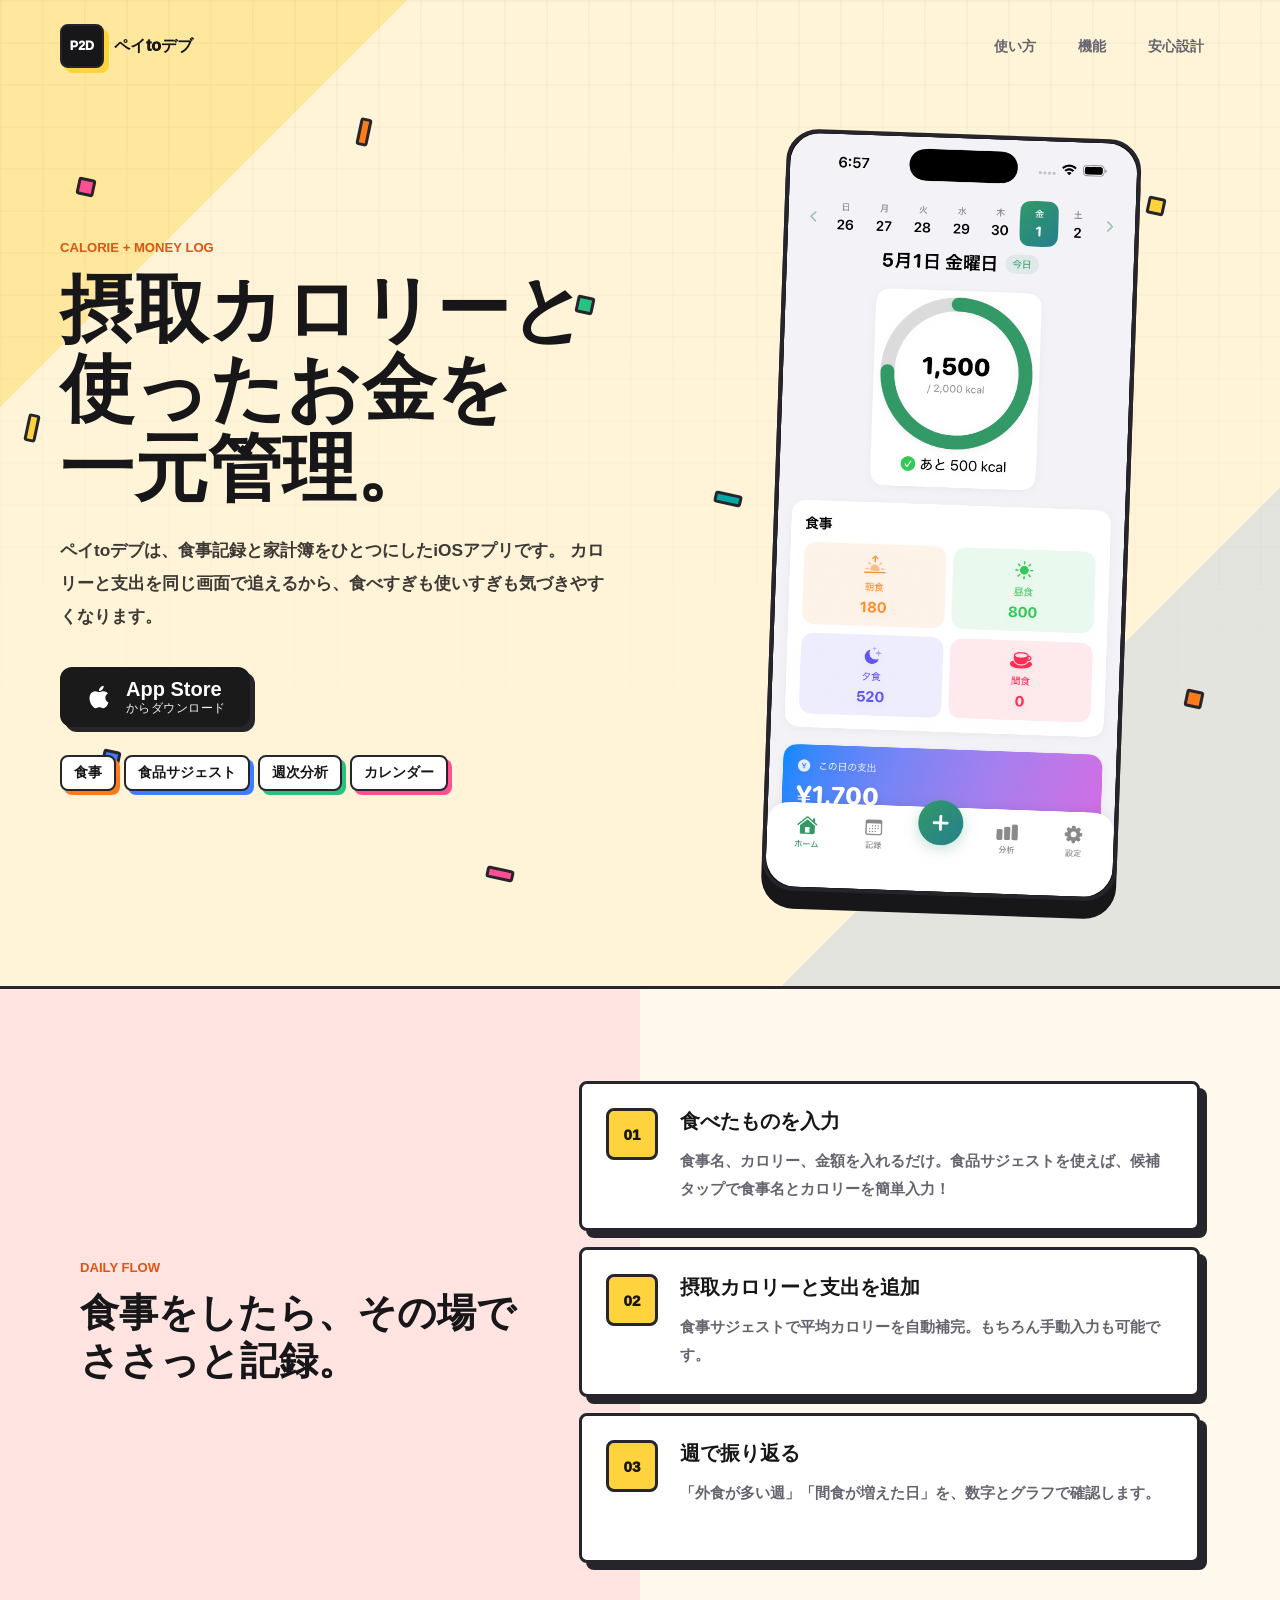
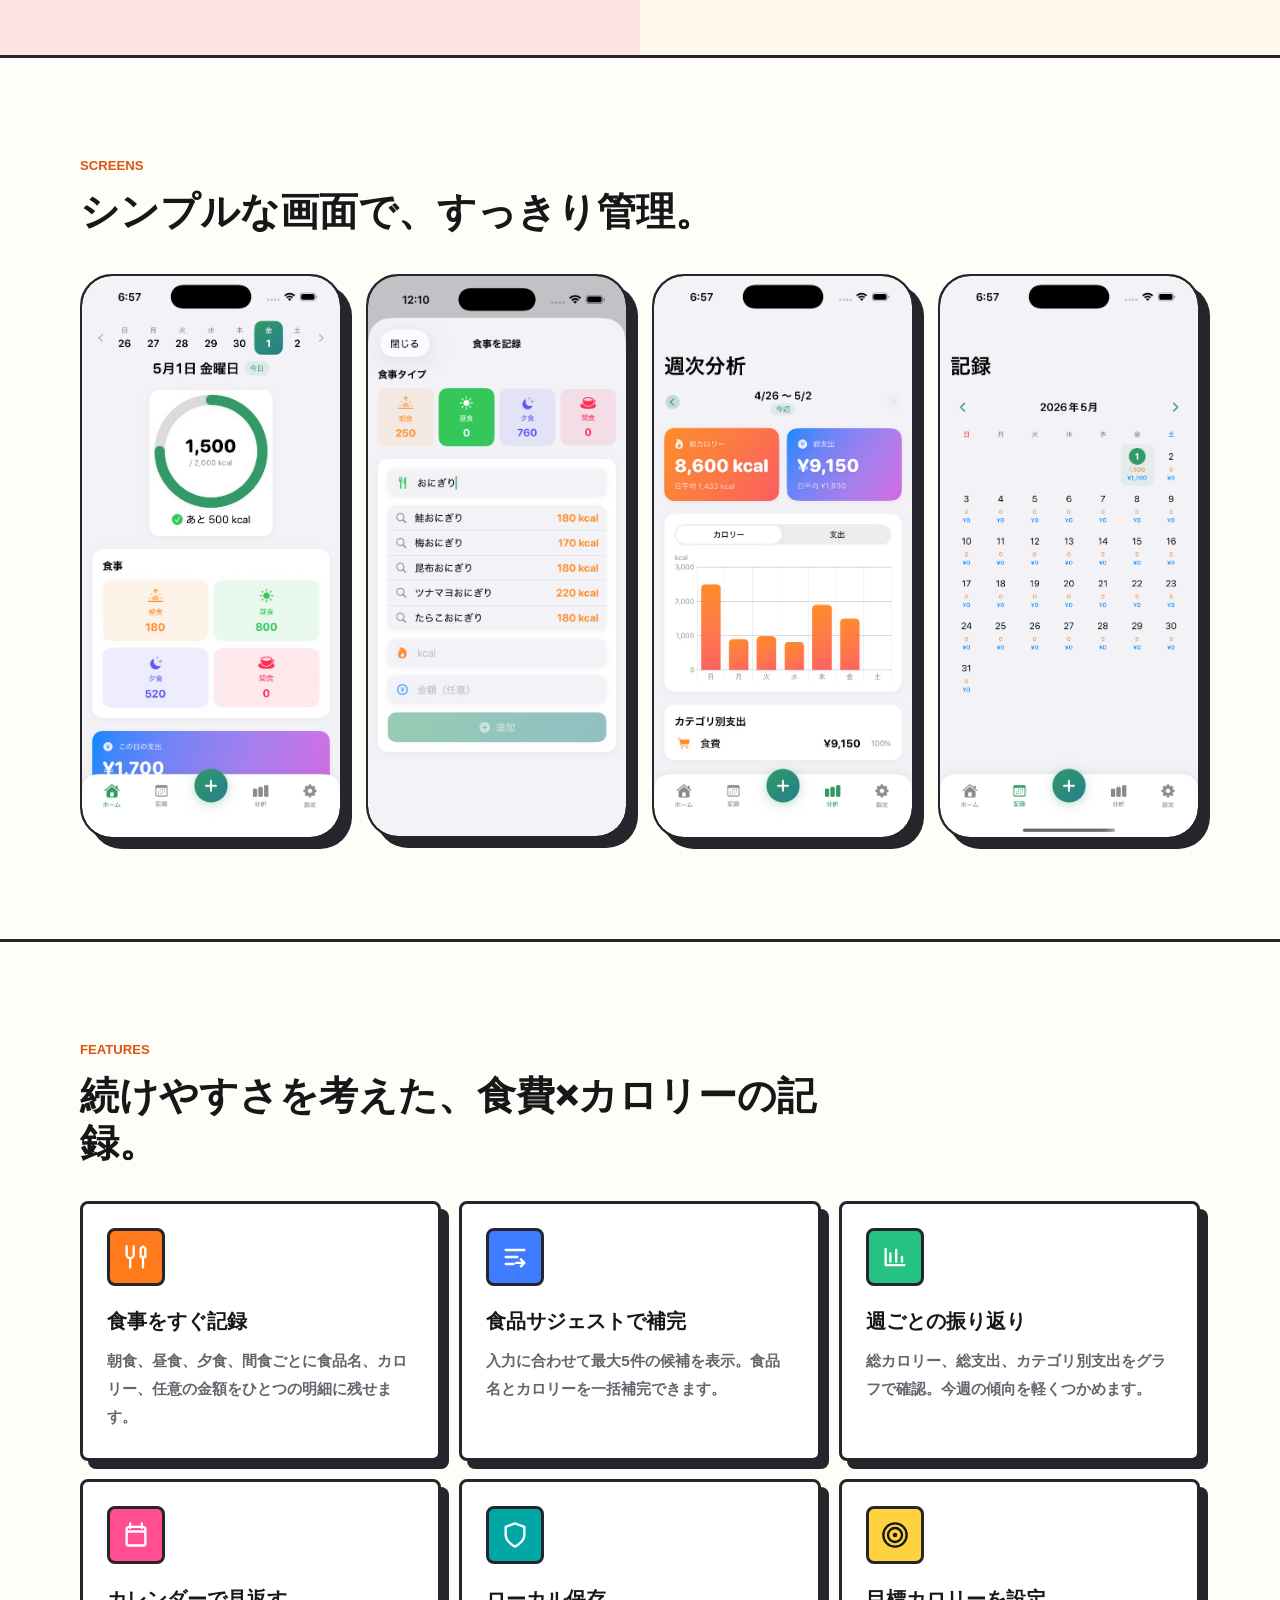
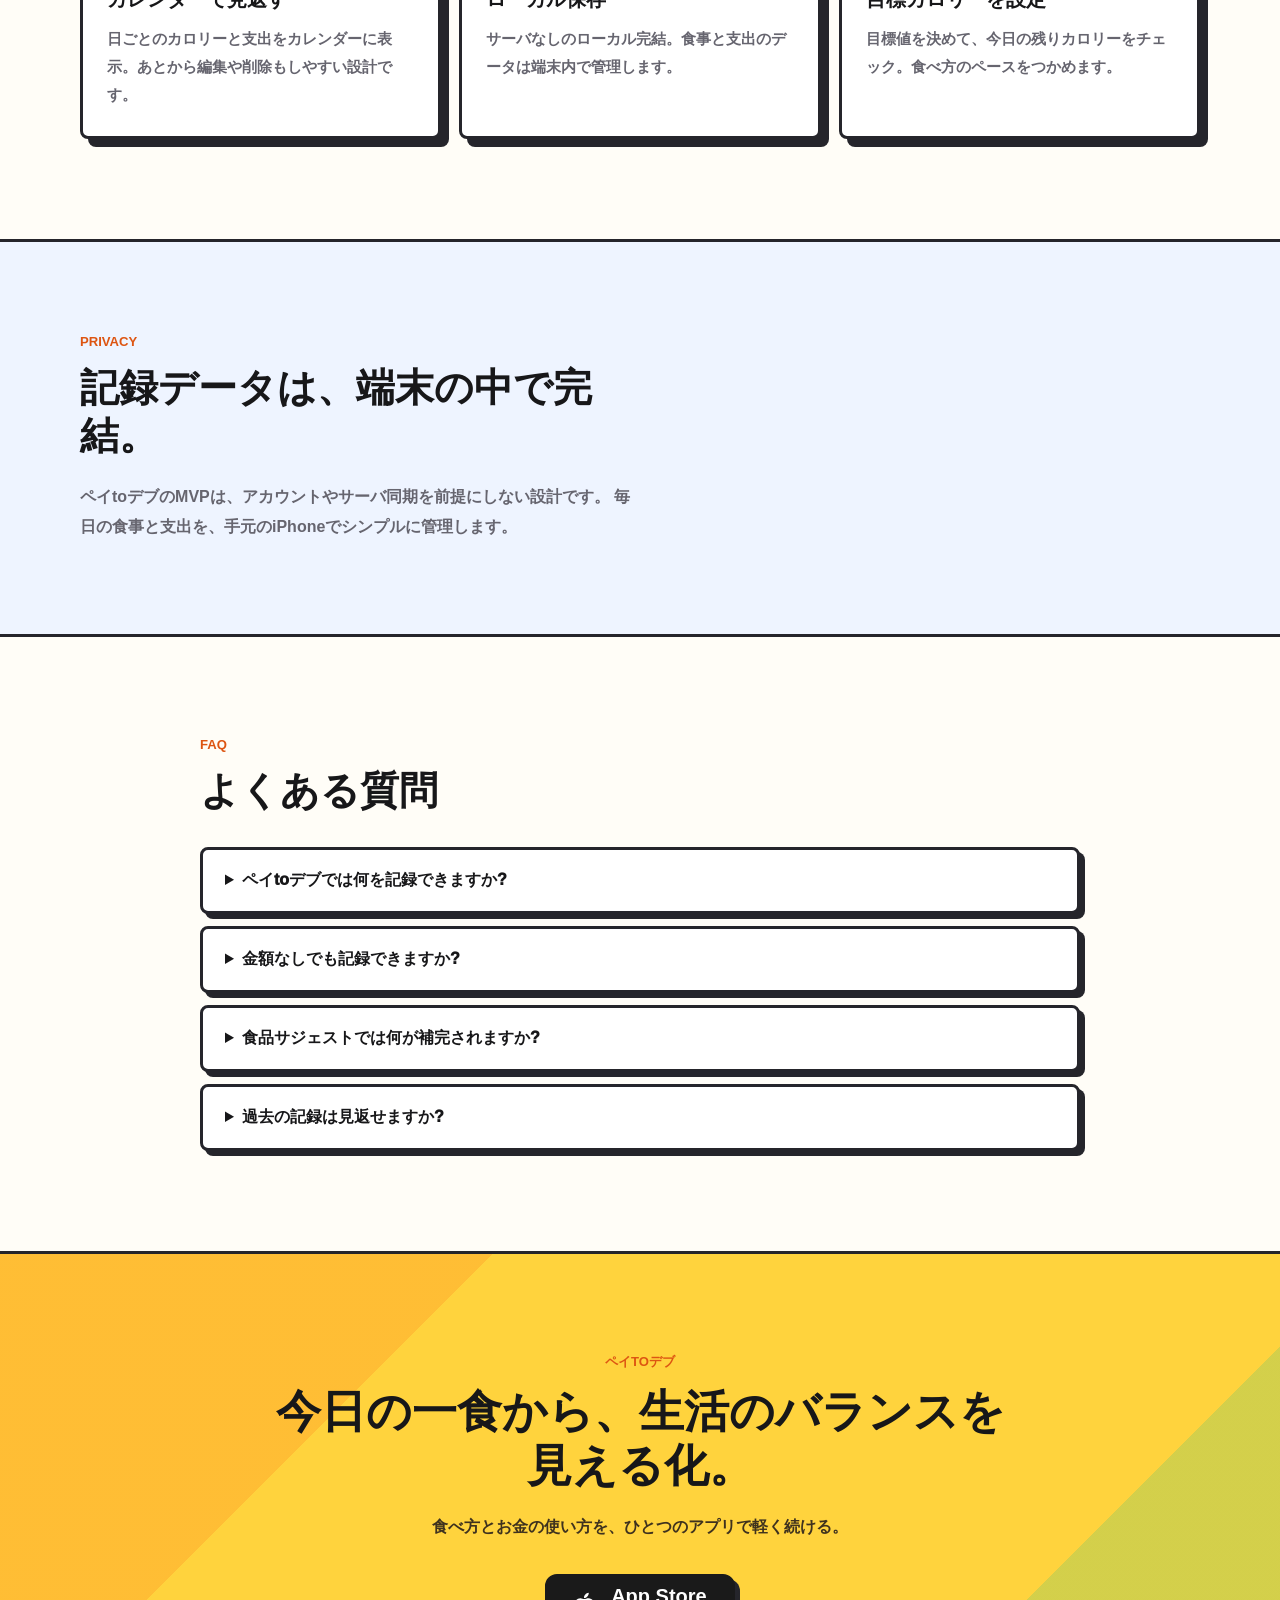
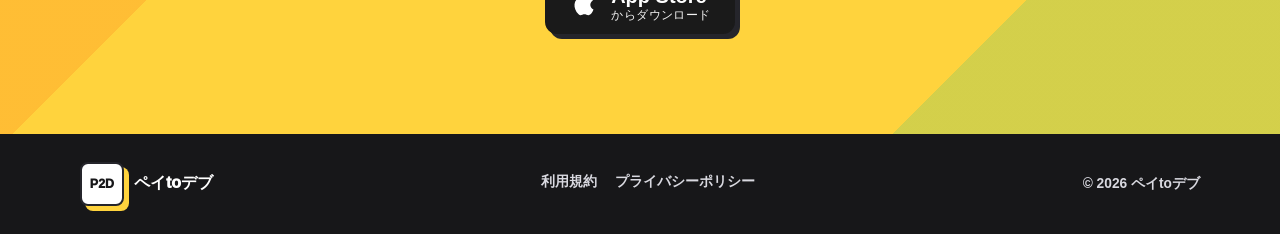
==== commit 6ea04000: "up" ====
--- a/index.html
+++ b/index.html
@@ -112,7 +112,32 @@
             カロリーと支出を同じ画面で追えるから、食べすぎも使いすぎも気づきやすくなります。
           </p>
           <div class="hero__actions anim-up anim-delay-3">
-            <a class="btn btn--secondary" href="#flow">
+            <a
+              class="btn btn--appstore"
+              href="https://apps.apple.com/us/app/%E3%83%9A%E3%82%A4to%E3%83%87%E3%83%96/id6764591189"
+              target="_blank"
+              rel="noopener"
+              aria-label="App Storeからペイtoデブをダウンロード"
+            >
+              <span class="btn__icon" aria-hidden="true">
+                <svg
+                  viewBox="0 0 24 24"
+                  width="30"
+                  height="30"
+                  focusable="false"
+                >
+                  <path
+                    d="M17.05 20.28c-.98.95-2.05.8-3.08.35-1.09-.46-2.09-.48-3.24 0-1.44.62-2.2.44-3.06-.35C2.79 15.25 3.51 7.59 9.05 7.31c1.35.07 2.29.74 3.08.74 1.18 0 2.31-.69 3.57-.6 1.51.12 2.65.72 3.4 1.8-3.12 1.87-2.38 5.98.48 7.13-.57 1.5-1.31 2.99-2.54 4.09zM12.03 7.25c-.15-2.23 1.66-4.07 3.74-4.25.29 2.58-2.34 4.5-3.74 4.25z"
+                    fill="currentColor"
+                  />
+                </svg>
+              </span>
+              <span class="btn--appstore__text">
+                <span class="btn--appstore__primary">App Store</span>
+                <span class="btn--appstore__secondary">からダウンロード</span>
+              </span>
+            </a>
+            <!-- <a class="btn btn--secondary" href="#flow">
               <span class="btn__icon" aria-hidden="true">
                 <svg
                   viewBox="0 0 24 24"
@@ -124,27 +149,7 @@
                 </svg>
               </span>
               記録の流れ
-            </a>
-            <a class="btn btn--primary" href="#features">
-              <span class="btn__icon" aria-hidden="true">
-                <svg
-                  viewBox="0 0 24 24"
-                  width="20"
-                  height="20"
-                  focusable="false"
-                >
-                  <path
-                    d="M5 12h14m-6-6 6 6-6 6"
-                    fill="none"
-                    stroke="currentColor"
-                    stroke-width="2"
-                    stroke-linecap="round"
-                    stroke-linejoin="round"
-                  />
-                </svg>
-              </span>
-              機能を見る
-            </a>
+            </a> -->
           </div>
           <div class="hero__stats anim-up anim-delay-3" aria-label="主な特徴">
             <span>食事</span>
@@ -496,20 +501,25 @@
           <p class="cta__lead anim-up anim-delay-2">
             食べ方とお金の使い方を、ひとつのアプリで軽く続ける。
           </p>
-          <a class="btn btn--primary anim-up anim-delay-3" href="#top">
+          <a
+            class="btn btn--appstore anim-up anim-delay-3"
+            href="https://apps.apple.com/us/app/%E3%83%9A%E3%82%A4to%E3%83%87%E3%83%96/id6764591189"
+            target="_blank"
+            rel="noopener"
+            aria-label="App Storeからペイtoデブをダウンロード"
+          >
             <span class="btn__icon" aria-hidden="true">
-              <svg viewBox="0 0 24 24" width="20" height="20" focusable="false">
+              <svg viewBox="0 0 24 24" width="30" height="30" focusable="false">
                 <path
-                  d="M12 19V5m-7 7 7-7 7 7"
-                  fill="none"
-                  stroke="currentColor"
-                  stroke-width="2"
-                  stroke-linecap="round"
-                  stroke-linejoin="round"
+                  d="M17.05 20.28c-.98.95-2.05.8-3.08.35-1.09-.46-2.09-.48-3.24 0-1.44.62-2.2.44-3.06-.35C2.79 15.25 3.51 7.59 9.05 7.31c1.35.07 2.29.74 3.08.74 1.18 0 2.31-.69 3.57-.6 1.51.12 2.65.72 3.4 1.8-3.12 1.87-2.38 5.98.48 7.13-.57 1.5-1.31 2.99-2.54 4.09zM12.03 7.25c-.15-2.23 1.66-4.07 3.74-4.25.29 2.58-2.34 4.5-3.74 4.25z"
+                  fill="currentColor"
                 />
               </svg>
             </span>
-            トップへ戻る
+            <span class="btn--appstore__text">
+              <span class="btn--appstore__primary">App Store</span>
+              <span class="btn--appstore__secondary">からダウンロード</span>
+            </span>
           </a>
         </div>
       </section>
--- a/style.css
+++ b/style.css
@@ -228,6 +228,49 @@
   background: #fff;
 }
 
+.btn--appstore {
+  display: inline-flex;
+  align-items: center;
+  gap: 12px;
+  min-height: 60px;
+  padding: 10px 22px;
+  border: 2px solid #1a1a1a;
+  border-radius: 12px;
+  background: #1a1a1a;
+  color: #fff;
+  box-shadow: 5px 5px 0 var(--line);
+  font-weight: 600;
+  letter-spacing: 0;
+  transition: transform 160ms ease, box-shadow 160ms ease;
+}
+
+.btn--appstore:hover,
+.btn--appstore:focus-visible {
+  transform: translate(2px, 2px);
+  box-shadow: 3px 3px 0 var(--line);
+  outline: none;
+}
+
+.btn--appstore__text {
+  display: inline-flex;
+  flex-direction: column;
+  align-items: flex-start;
+  line-height: 1.05;
+}
+
+.btn--appstore__primary {
+  font-size: 1.25rem;
+  font-weight: 700;
+}
+
+.btn--appstore__secondary {
+  margin-top: 2px;
+  font-size: 0.72rem;
+  font-weight: 500;
+  letter-spacing: 0.04em;
+  opacity: 0.95;
+}
+
 .btn__icon {
   display: inline-grid;
   place-items: center;
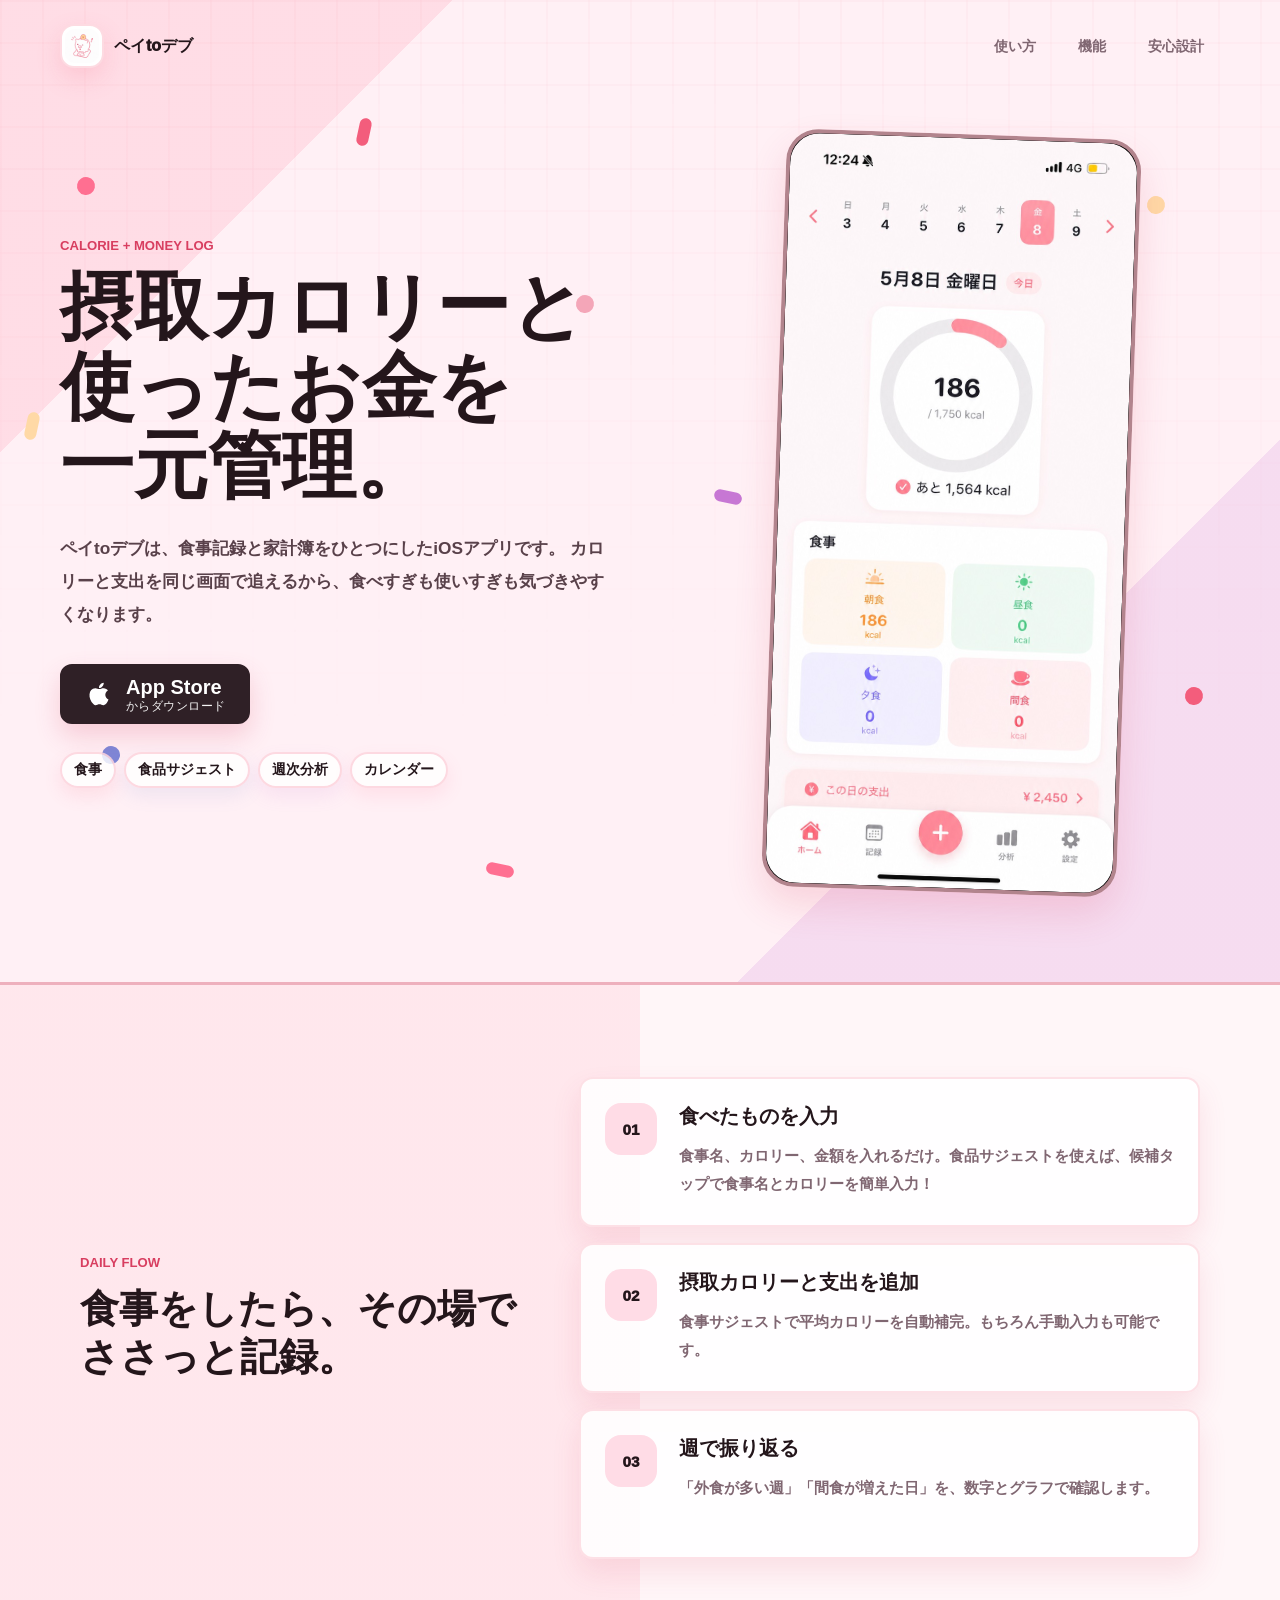
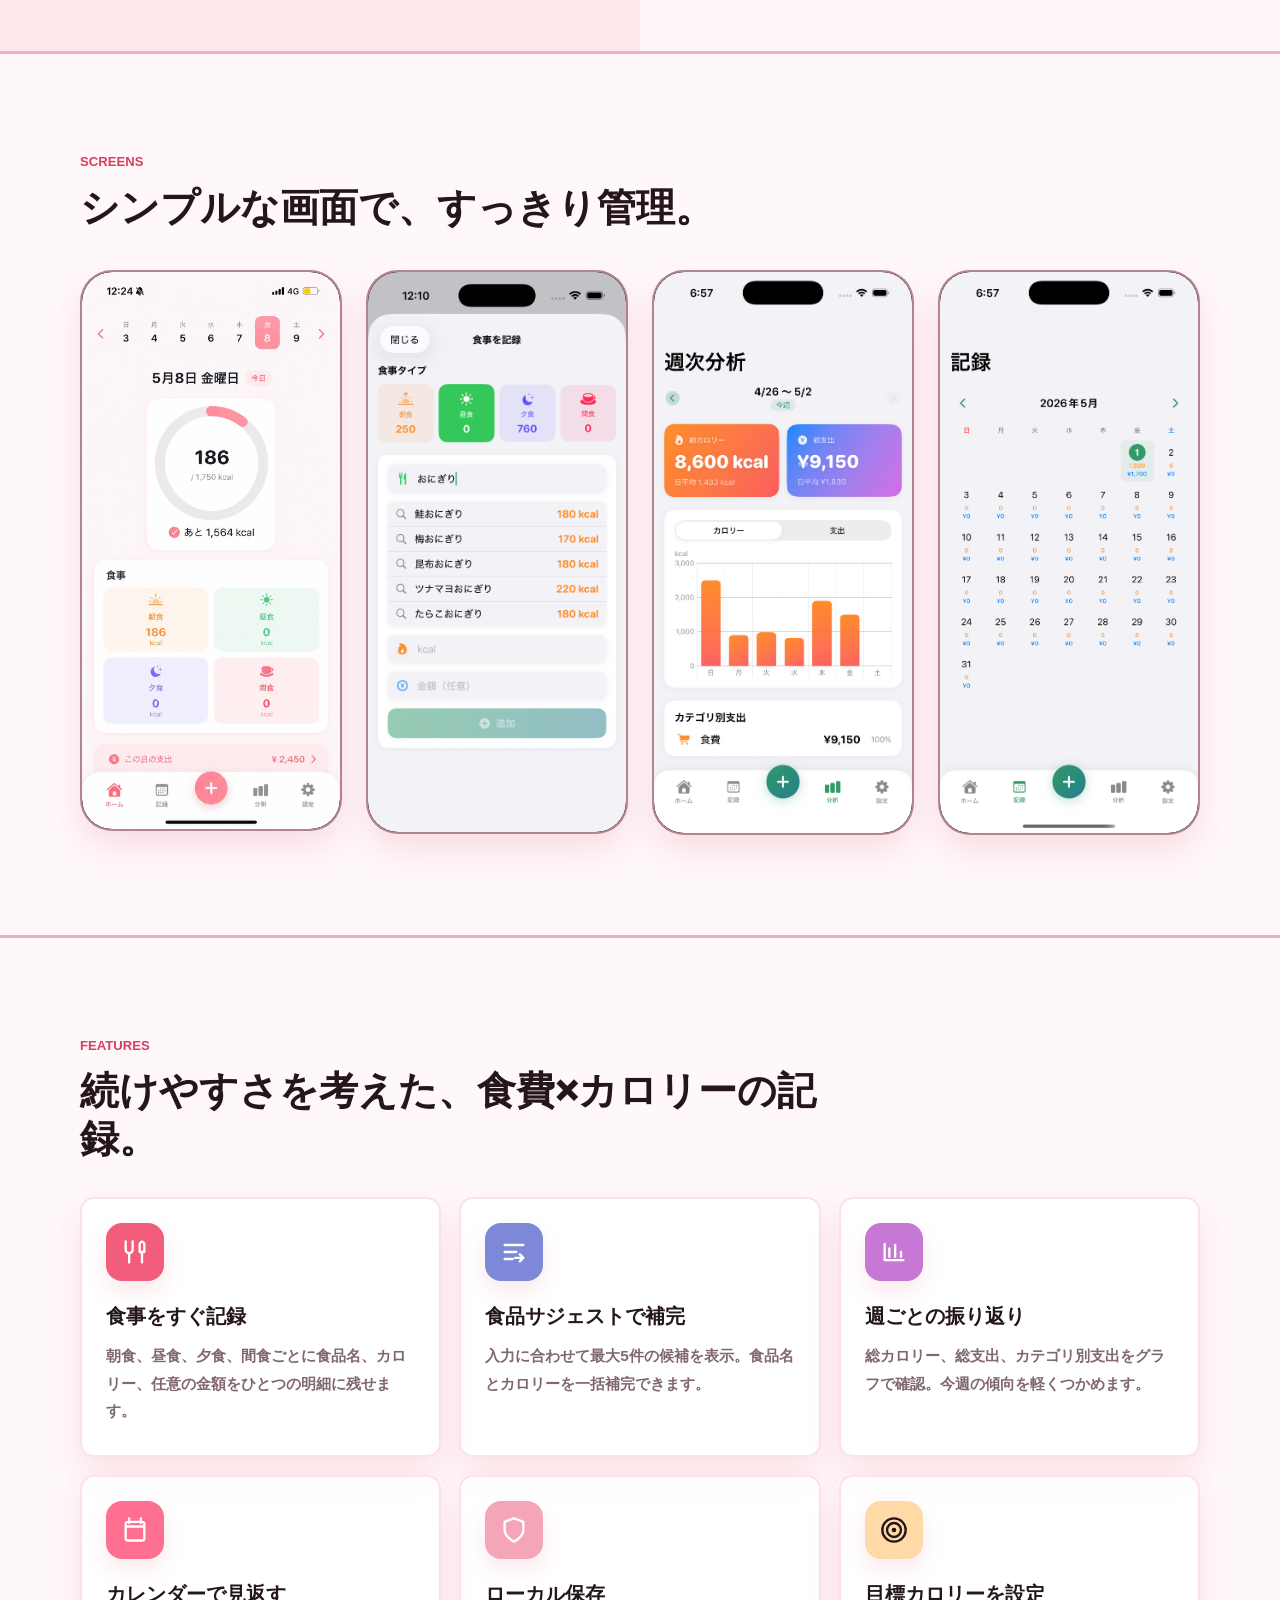
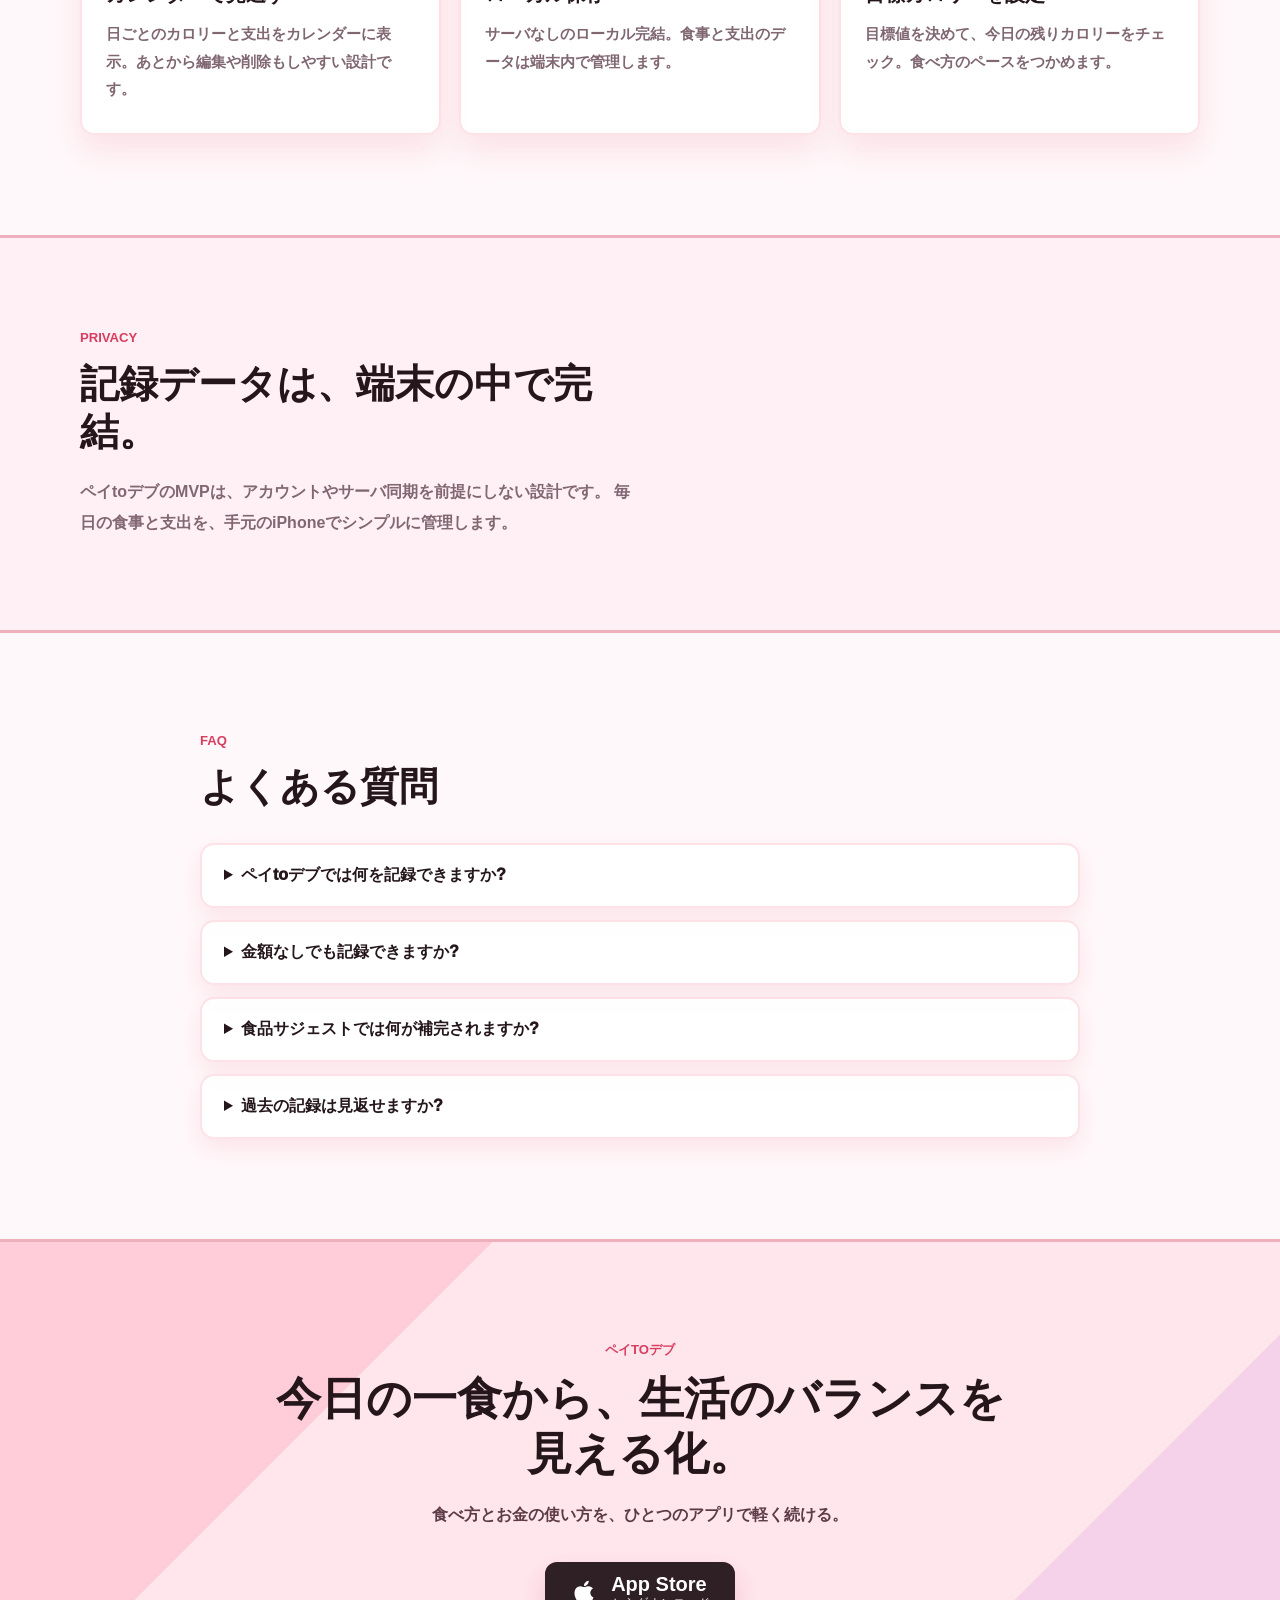
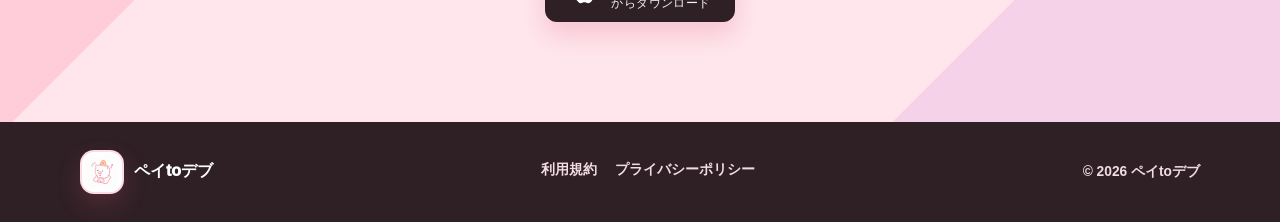
==== commit 1fb6daef: "up" ====
--- a/index.html
+++ b/index.html
@@ -41,6 +41,7 @@
     <meta property="og:image:alt" content="ペイtoデブのアプリアイコン" />
 
     <meta name="twitter:card" content="summary_large_image" />
+    <meta name="theme-color" content="#f35d7c" />
     <meta
       name="twitter:title"
       content="ペイtoデブ - 食事と支出をいっしょに記録するiOSアプリ"
@@ -84,7 +85,9 @@
     <header class="hero" id="top">
       <nav class="nav" aria-label="メインナビゲーション">
         <a class="nav__logo" href="#top" aria-label="ペイtoデブ トップ">
-          <span class="logo-mark" aria-hidden="true">P2D</span>
+          <span class="logo-mark" aria-hidden="true">
+            <img src="apple-touch-icon.png" alt="" />
+          </span>
           <span>ペイtoデブ</span>
         </a>
         <div class="nav__links">
@@ -166,7 +169,7 @@
           <div class="phone phone--hero phone--photo">
             <img
               class="phone__photo"
-              src="screenshots/Simulator%20Screenshot%20-%20iPhone%2017%20-%202026-05-01%20at%2006.57.24.png"
+              src="screenshots/home-pink.jpg"
               alt="ペイtoデブのホーム画面。今日の摂取カロリーと支出を表示"
             />
           </div>
@@ -224,7 +227,7 @@
             >
               <img
                 class="phone__photo"
-                src="screenshots/Simulator%20Screenshot%20-%20iPhone%2017%20-%202026-05-01%20at%2006.57.24.png"
+                src="screenshots/home-pink.jpg"
                 alt="ホーム画面。今日のカロリーと支出をひと目で確認"
               />
             </div>
@@ -528,7 +531,9 @@
     <footer class="footer">
       <div class="section-inner footer__inner">
         <a class="nav__logo" href="#top" aria-label="ペイtoデブ トップ">
-          <span class="logo-mark" aria-hidden="true">P2D</span>
+          <span class="logo-mark" aria-hidden="true">
+            <img src="apple-touch-icon.png" alt="" />
+          </span>
           <span>ペイtoデブ</span>
         </a>
         <nav class="footer__links" aria-label="フッターナビゲーション">
--- a/style.css
+++ b/style.css
@@ -1,18 +1,18 @@
 :root {
-  --ink: #171719;
-  --muted: #66656f;
-  --line: #25252b;
-  --paper: #fffdf7;
-  --cream: #fff4d8;
-  --orange: #ff7a1a;
-  --orange-dark: #dd5512;
-  --yellow: #ffd33d;
-  --green: #26c281;
-  --teal: #00a7a5;
-  --blue: #3f7cff;
-  --pink: #ff4f92;
-  --red: #ef3f3f;
-  --shadow: 0 18px 0 #171719;
+  --ink: #24161b;
+  --muted: #806772;
+  --line: #eeb0bd;
+  --paper: #fff8fa;
+  --cream: #fff0f5;
+  --orange: #f35d7c;
+  --orange-dark: #d83e60;
+  --yellow: #ffd9a6;
+  --green: #c777d4;
+  --teal: #f4a6b8;
+  --blue: #7d88d8;
+  --pink: #ff6f91;
+  --red: #e9425e;
+  --shadow: 0 18px 36px rgba(216, 62, 96, 0.16);
 }
 
 * {
@@ -33,7 +33,7 @@
 
 body::selection {
   color: var(--ink);
-  background: var(--yellow);
+  background: #ffdce6;
 }
 
 a {
@@ -107,13 +107,20 @@
   width: 44px;
   height: 44px;
   place-items: center;
-  color: #fff;
-  background: var(--ink);
-  border: 2px solid var(--line);
-  border-radius: 8px;
-  box-shadow: 5px 5px 0 var(--yellow);
-  font-size: 0.78rem;
-  font-weight: 950;
+  padding: 3px;
+  overflow: hidden;
+  background: #fff;
+  border: 2px solid rgba(243, 93, 124, 0.22);
+  border-radius: 14px;
+  box-shadow: 0 10px 24px rgba(243, 93, 124, 0.18);
+}
+
+.logo-mark img {
+  display: block;
+  width: 100%;
+  height: 100%;
+  border-radius: 10px;
+  object-fit: cover;
 }
 
 .nav__links {
@@ -135,7 +142,7 @@
 .nav__links a:focus-visible {
   color: var(--ink);
   border-color: var(--line);
-  background: #fff;
+  background: rgba(255, 255, 255, 0.76);
   outline: none;
 }
 
@@ -144,8 +151,8 @@
   min-height: 100svh;
   overflow: hidden;
   background:
-    linear-gradient(135deg, rgba(255, 211, 61, 0.38) 0 18%, transparent 18% 100%),
-    linear-gradient(315deg, rgba(63, 124, 255, 0.14) 0 22%, transparent 22% 100%),
+    linear-gradient(135deg, rgba(255, 216, 226, 0.8) 0 20%, transparent 20% 100%),
+    linear-gradient(315deg, rgba(199, 119, 212, 0.16) 0 24%, transparent 24% 100%),
     var(--cream);
 }
 
@@ -154,8 +161,8 @@
   inset: 0;
   content: "";
   background-image:
-    linear-gradient(rgba(23, 23, 25, 0.07) 2px, transparent 2px),
-    linear-gradient(90deg, rgba(23, 23, 25, 0.07) 2px, transparent 2px);
+    linear-gradient(rgba(243, 93, 124, 0.09) 2px, transparent 2px),
+    linear-gradient(90deg, rgba(243, 93, 124, 0.09) 2px, transparent 2px);
   background-size: 42px 42px;
   mask-image: linear-gradient(180deg, rgba(0, 0, 0, 0.38), transparent 76%);
   pointer-events: none;
@@ -185,7 +192,7 @@
 .hero__lead {
   max-width: 620px;
   margin: 26px 0 0;
-  color: #3d3935;
+  color: #59414a;
   font-size: 1.08rem;
   font-weight: 700;
   line-height: 1.9;
@@ -207,15 +214,15 @@
   padding: 0 22px;
   border: 3px solid var(--line);
   border-radius: 8px;
-  box-shadow: 7px 7px 0 var(--line);
+  box-shadow: 0 10px 24px rgba(216, 62, 96, 0.16);
   font-weight: 950;
   transition: transform 160ms ease, box-shadow 160ms ease, background 160ms ease;
 }
 
 .btn:hover,
 .btn:focus-visible {
-  transform: translate(3px, 3px);
-  box-shadow: 4px 4px 0 var(--line);
+  transform: translateY(-2px);
+  box-shadow: 0 14px 28px rgba(216, 62, 96, 0.2);
   outline: none;
 }
 
@@ -234,11 +241,11 @@
   gap: 12px;
   min-height: 60px;
   padding: 10px 22px;
-  border: 2px solid #1a1a1a;
+  border: 2px solid #2f2026;
   border-radius: 12px;
-  background: #1a1a1a;
+  background: #2f2026;
   color: #fff;
-  box-shadow: 5px 5px 0 var(--line);
+  box-shadow: 0 12px 26px rgba(216, 62, 96, 0.2);
   font-weight: 600;
   letter-spacing: 0;
   transition: transform 160ms ease, box-shadow 160ms ease;
@@ -246,8 +253,8 @@
 
 .btn--appstore:hover,
 .btn--appstore:focus-visible {
-  transform: translate(2px, 2px);
-  box-shadow: 3px 3px 0 var(--line);
+  transform: translateY(-2px);
+  box-shadow: 0 16px 30px rgba(216, 62, 96, 0.24);
   outline: none;
 }
 
@@ -288,27 +295,27 @@
   align-items: center;
   min-height: 36px;
   padding: 0 12px;
-  border: 2px solid var(--line);
-  border-radius: 8px;
-  background: #fff;
+  border: 2px solid rgba(243, 93, 124, 0.22);
+  border-radius: 999px;
+  background: rgba(255, 255, 255, 0.82);
   font-size: 0.86rem;
   font-weight: 900;
 }
 
 .hero__stats span:nth-child(1) {
-  box-shadow: 4px 4px 0 var(--orange);
+  box-shadow: 0 8px 18px rgba(243, 93, 124, 0.12);
 }
 
 .hero__stats span:nth-child(2) {
-  box-shadow: 4px 4px 0 var(--blue);
+  box-shadow: 0 8px 18px rgba(125, 136, 216, 0.12);
 }
 
 .hero__stats span:nth-child(3) {
-  box-shadow: 4px 4px 0 var(--green);
+  box-shadow: 0 8px 18px rgba(199, 119, 212, 0.12);
 }
 
 .hero__stats span:nth-child(4) {
-  box-shadow: 4px 4px 0 var(--pink);
+  box-shadow: 0 8px 18px rgba(255, 111, 145, 0.12);
 }
 
 .hero__visual {
@@ -320,9 +327,9 @@
   position: relative;
   width: min(100%, 355px);
   padding: 18px;
-  border: 5px solid var(--line);
+  border: 5px solid rgba(238, 176, 189, 0.75);
   border-radius: 32px;
-  background: #f7f7f9;
+  background: #fff8fa;
   box-shadow: var(--shadow);
 }
 
@@ -337,7 +344,7 @@
   width: 90px;
   height: 20px;
   content: "";
-  background: var(--line);
+  background: rgba(36, 22, 27, 0.88);
   border-radius: 0 0 16px 16px;
   transform: translateX(-50%);
 }
@@ -385,9 +392,9 @@
 .feature-card,
 .step-card,
 details {
-  border: 3px solid var(--line);
-  border-radius: 8px;
-  background: #fff;
+  border: 2px solid rgba(243, 93, 124, 0.18);
+  border-radius: 14px;
+  background: rgba(255, 255, 255, 0.88);
 }
 
 .dashboard-card {
@@ -426,7 +433,7 @@
   border-radius: 50%;
   background:
     radial-gradient(circle at center, #fff 0 52%, transparent 53%),
-    conic-gradient(var(--orange) 0 78%, #ffe3c8 78% 100%);
+    conic-gradient(var(--orange) 0 78%, #ffe0e7 78% 100%);
   color: var(--ink);
   font-size: 0.82rem;
   font-weight: 950;
@@ -446,8 +453,8 @@
   justify-content: center;
   gap: 8px;
   min-height: 52px;
-  border: 3px solid var(--line);
-  border-radius: 8px;
+  border: 2px solid rgba(243, 93, 124, 0.18);
+  border-radius: 14px;
   color: #fff;
   font-weight: 950;
 }
@@ -457,7 +464,7 @@
 }
 
 .quick-chip--money {
-  background: var(--blue);
+  background: var(--green);
 }
 
 .meal-grid {
@@ -469,8 +476,8 @@
 .meal-grid div {
   min-height: 74px;
   padding: 12px;
-  border: 3px solid var(--line);
-  border-radius: 8px;
+  border: 2px solid rgba(243, 93, 124, 0.16);
+  border-radius: 14px;
   background: #fff;
 }
 
@@ -510,7 +517,7 @@
 
 .dashboard-card--expense {
   margin-top: 14px;
-  background: #f0fff9;
+  background: #fff2f6;
 }
 
 .bar-set {
@@ -525,14 +532,14 @@
 .mock-chart span {
   flex: 1;
   min-height: 14px;
-  border: 3px solid var(--line);
+  border: 2px solid rgba(243, 93, 124, 0.18);
   border-radius: 8px 8px 0 0;
-  background: var(--green);
+  background: var(--orange);
 }
 
 .bar-set span:nth-child(even),
 .mock-chart span:nth-child(even) {
-  background: var(--blue);
+  background: var(--green);
 }
 
 .hero__confetti span {
@@ -541,25 +548,25 @@
   display: block;
   width: 18px;
   height: 18px;
-  border: 3px solid var(--line);
-  border-radius: 3px;
+  border: 0;
+  border-radius: 999px;
   background: var(--yellow);
   transform: rotate(12deg);
 }
 
 .hero__confetti span:nth-child(1) { top: 18%; left: 6%; background: var(--pink); }
-.hero__confetti span:nth-child(2) { top: 30%; left: 45%; background: var(--green); }
+.hero__confetti span:nth-child(2) { top: 30%; left: 45%; background: var(--teal); }
 .hero__confetti span:nth-child(3) { top: 76%; left: 8%; background: var(--blue); }
 .hero__confetti span:nth-child(4) { top: 20%; right: 9%; background: var(--yellow); }
 .hero__confetti span:nth-child(5) { top: 70%; right: 6%; background: var(--orange); }
-.hero__confetti span:nth-child(6) { top: 50%; right: 42%; width: 28px; height: 12px; background: var(--teal); }
+.hero__confetti span:nth-child(6) { top: 50%; right: 42%; width: 28px; height: 12px; background: var(--green); }
 .hero__confetti span:nth-child(7) { top: 88%; left: 38%; width: 28px; height: 12px; background: var(--pink); }
 .hero__confetti span:nth-child(8) { top: 12%; left: 28%; width: 12px; height: 28px; background: var(--orange); }
 .hero__confetti span:nth-child(9) { top: 42%; left: 2%; width: 12px; height: 28px; background: var(--yellow); }
-.hero__confetti span:nth-child(10) { top: 84%; right: 25%; width: 28px; height: 12px; background: var(--green); }
+.hero__confetti span:nth-child(10) { top: 84%; right: 25%; width: 28px; height: 12px; background: var(--teal); }
 
 .insight {
-  background: #e9fbf7;
+  background: #fff4f8;
 }
 
 .insight__inner {
@@ -597,7 +604,7 @@
 .feature-card {
   min-height: 260px;
   padding: 24px;
-  box-shadow: 8px 8px 0 var(--line);
+  box-shadow: 0 16px 32px rgba(216, 62, 96, 0.12);
 }
 
 .feature-card__icon {
@@ -606,9 +613,10 @@
   height: 58px;
   place-items: center;
   margin-bottom: 22px;
-  border: 3px solid var(--line);
-  border-radius: 8px;
+  border: 0;
+  border-radius: 16px;
   color: #fff;
+  box-shadow: 0 10px 22px rgba(216, 62, 96, 0.12);
 }
 
 .feature-card__icon--orange { background: var(--orange); }
@@ -637,8 +645,8 @@
 
 .flow {
   background:
-    linear-gradient(90deg, rgba(255, 79, 146, 0.12) 0 50%, transparent 50% 100%),
-    #fff8ec;
+    linear-gradient(90deg, rgba(255, 111, 145, 0.11) 0 50%, transparent 50% 100%),
+    #fff6f8;
 }
 
 .flow__inner {
@@ -658,7 +666,7 @@
   position: relative;
   min-height: 150px;
   padding: 24px 24px 24px 98px;
-  box-shadow: 7px 7px 0 var(--line);
+  box-shadow: 0 14px 28px rgba(216, 62, 96, 0.12);
 }
 
 .step-card__number {
@@ -669,9 +677,9 @@
   width: 52px;
   height: 52px;
   place-items: center;
-  border: 3px solid var(--line);
-  border-radius: 8px;
-  background: var(--yellow);
+  border: 0;
+  border-radius: 16px;
+  background: #ffdce6;
   font-size: 0.95rem;
   font-weight: 1000;
 }
@@ -687,7 +695,7 @@
 .phone--small {
   width: 100%;
   min-height: 560px;
-  box-shadow: 10px 10px 0 var(--line);
+  box-shadow: 0 16px 32px rgba(216, 62, 96, 0.14);
 }
 
 .segmented {
@@ -695,8 +703,8 @@
   grid-template-columns: repeat(4, 1fr);
   gap: 5px;
   padding: 5px;
-  border: 3px solid var(--line);
-  border-radius: 8px;
+  border: 2px solid rgba(243, 93, 124, 0.18);
+  border-radius: 14px;
   background: #fff;
 }
 
@@ -712,7 +720,7 @@
 
 .segmented .is-active {
   color: #fff;
-  background: var(--green);
+  background: var(--orange);
 }
 
 .input-line {
@@ -721,7 +729,7 @@
 }
 
 .input-line--blue {
-  background: #eef4ff;
+  background: #fff0f5;
 }
 
 .input-pair,
@@ -734,9 +742,9 @@
 
 .input-pair div {
   padding: 14px;
-  border: 3px solid var(--line);
-  border-radius: 8px;
-  background: #fff8e6;
+  border: 2px solid rgba(243, 93, 124, 0.16);
+  border-radius: 14px;
+  background: #fff7f9;
 }
 
 .input-pair span {
@@ -758,11 +766,11 @@
   min-height: 50px;
   place-items: center;
   margin-top: 12px;
-  border: 3px solid var(--line);
-  border-radius: 8px;
+  border: 0;
+  border-radius: 14px;
   color: #fff;
   background: var(--orange);
-  box-shadow: 5px 5px 0 var(--line);
+  box-shadow: 0 10px 22px rgba(216, 62, 96, 0.18);
   font-weight: 950;
 }
 
@@ -771,11 +779,11 @@
 }
 
 .summary-pair > div:first-child {
-  background: #fff5e7;
+  background: #fff6f8;
 }
 
 .summary-pair > div:nth-child(2) {
-  background: #eef4ff;
+  background: #f8f0ff;
 }
 
 .mock-chart {
@@ -785,8 +793,8 @@
   height: 180px;
   margin-top: 16px;
   padding: 14px 10px 0;
-  border: 3px solid var(--line);
-  border-radius: 8px;
+  border: 2px solid rgba(243, 93, 124, 0.16);
+  border-radius: 14px;
   background: #fff;
 }
 
@@ -800,8 +808,8 @@
   display: flex;
   justify-content: space-between;
   padding: 10px 12px;
-  border: 2px solid var(--line);
-  border-radius: 8px;
+  border: 2px solid rgba(243, 93, 124, 0.14);
+  border-radius: 14px;
   background: #fff;
 }
 
@@ -822,8 +830,8 @@
   grid-template-columns: repeat(7, 1fr);
   gap: 7px;
   padding: 12px;
-  border: 3px solid var(--line);
-  border-radius: 8px;
+  border: 2px solid rgba(243, 93, 124, 0.16);
+  border-radius: 14px;
   background: #fff;
 }
 
@@ -836,7 +844,7 @@
 
 .calendar-grid .has-log {
   border-color: var(--line);
-  background: var(--yellow);
+  background: #ffdce6;
 }
 
 .calendar-grid .is-today {
@@ -851,7 +859,7 @@
   gap: 6px;
   margin-top: 14px;
   padding: 14px;
-  background: #f0fff9;
+  background: #fff2f6;
 }
 
 .daily-mini strong {
@@ -859,7 +867,7 @@
 }
 
 .privacy {
-  background: #eef4ff;
+  background: #fff0f5;
 }
 
 .privacy__inner {
@@ -881,7 +889,7 @@
   justify-content: space-between;
   gap: 14px;
   padding: 18px;
-  box-shadow: 6px 6px 0 var(--line);
+  box-shadow: 0 12px 26px rgba(216, 62, 96, 0.12);
 }
 
 .privacy-item strong {
@@ -908,7 +916,7 @@
 
 details {
   padding: 0;
-  box-shadow: 5px 5px 0 var(--line);
+  box-shadow: 0 10px 22px rgba(216, 62, 96, 0.1);
 }
 
 summary {
@@ -918,7 +926,7 @@
 }
 
 summary:focus-visible {
-  outline: 3px solid var(--blue);
+  outline: 3px solid #ffb8c7;
   outline-offset: 3px;
 }
 
@@ -930,9 +938,9 @@
   padding: 100px 0;
   border-top: 3px solid var(--line);
   background:
-    linear-gradient(135deg, rgba(255, 122, 26, 0.24) 0 28%, transparent 28% 100%),
-    linear-gradient(315deg, rgba(38, 194, 129, 0.2) 0 22%, transparent 22% 100%),
-    var(--yellow);
+    linear-gradient(135deg, rgba(255, 111, 145, 0.22) 0 28%, transparent 28% 100%),
+    linear-gradient(315deg, rgba(199, 119, 212, 0.18) 0 22%, transparent 22% 100%),
+    #ffe6ed;
 }
 
 .cta__inner {
@@ -959,7 +967,7 @@
   max-width: 600px;
   margin-top: 20px;
   margin-bottom: 32px;
-  color: #3f321e;
+  color: #5d3b46;
   font-weight: 850;
   line-height: 1.8;
 }
@@ -967,7 +975,7 @@
 .footer {
   padding: 28px 0;
   color: #fff;
-  background: var(--ink);
+  background: #2f2026;
 }
 
 .footer__inner {
@@ -977,14 +985,9 @@
   gap: 20px;
 }
 
-.footer .logo-mark {
-  color: var(--ink);
-  background: #fff;
-}
-
 .footer p {
   margin: 0;
-  color: #d9d9e0;
+  color: #f2dce3;
   font-size: 0.86rem;
   font-weight: 800;
 }
@@ -996,7 +999,7 @@
 }
 
 .footer__links a {
-  color: #d9d9e0;
+  color: #f2dce3;
   font-size: 0.86rem;
   font-weight: 800;
   border-bottom: 1.5px solid transparent;
@@ -1224,4 +1227,8 @@
     padding: 14px;
     border-width: 4px;
   }
-}
+
+  .phone--photo {
+    padding: 0;
+  }
+}
